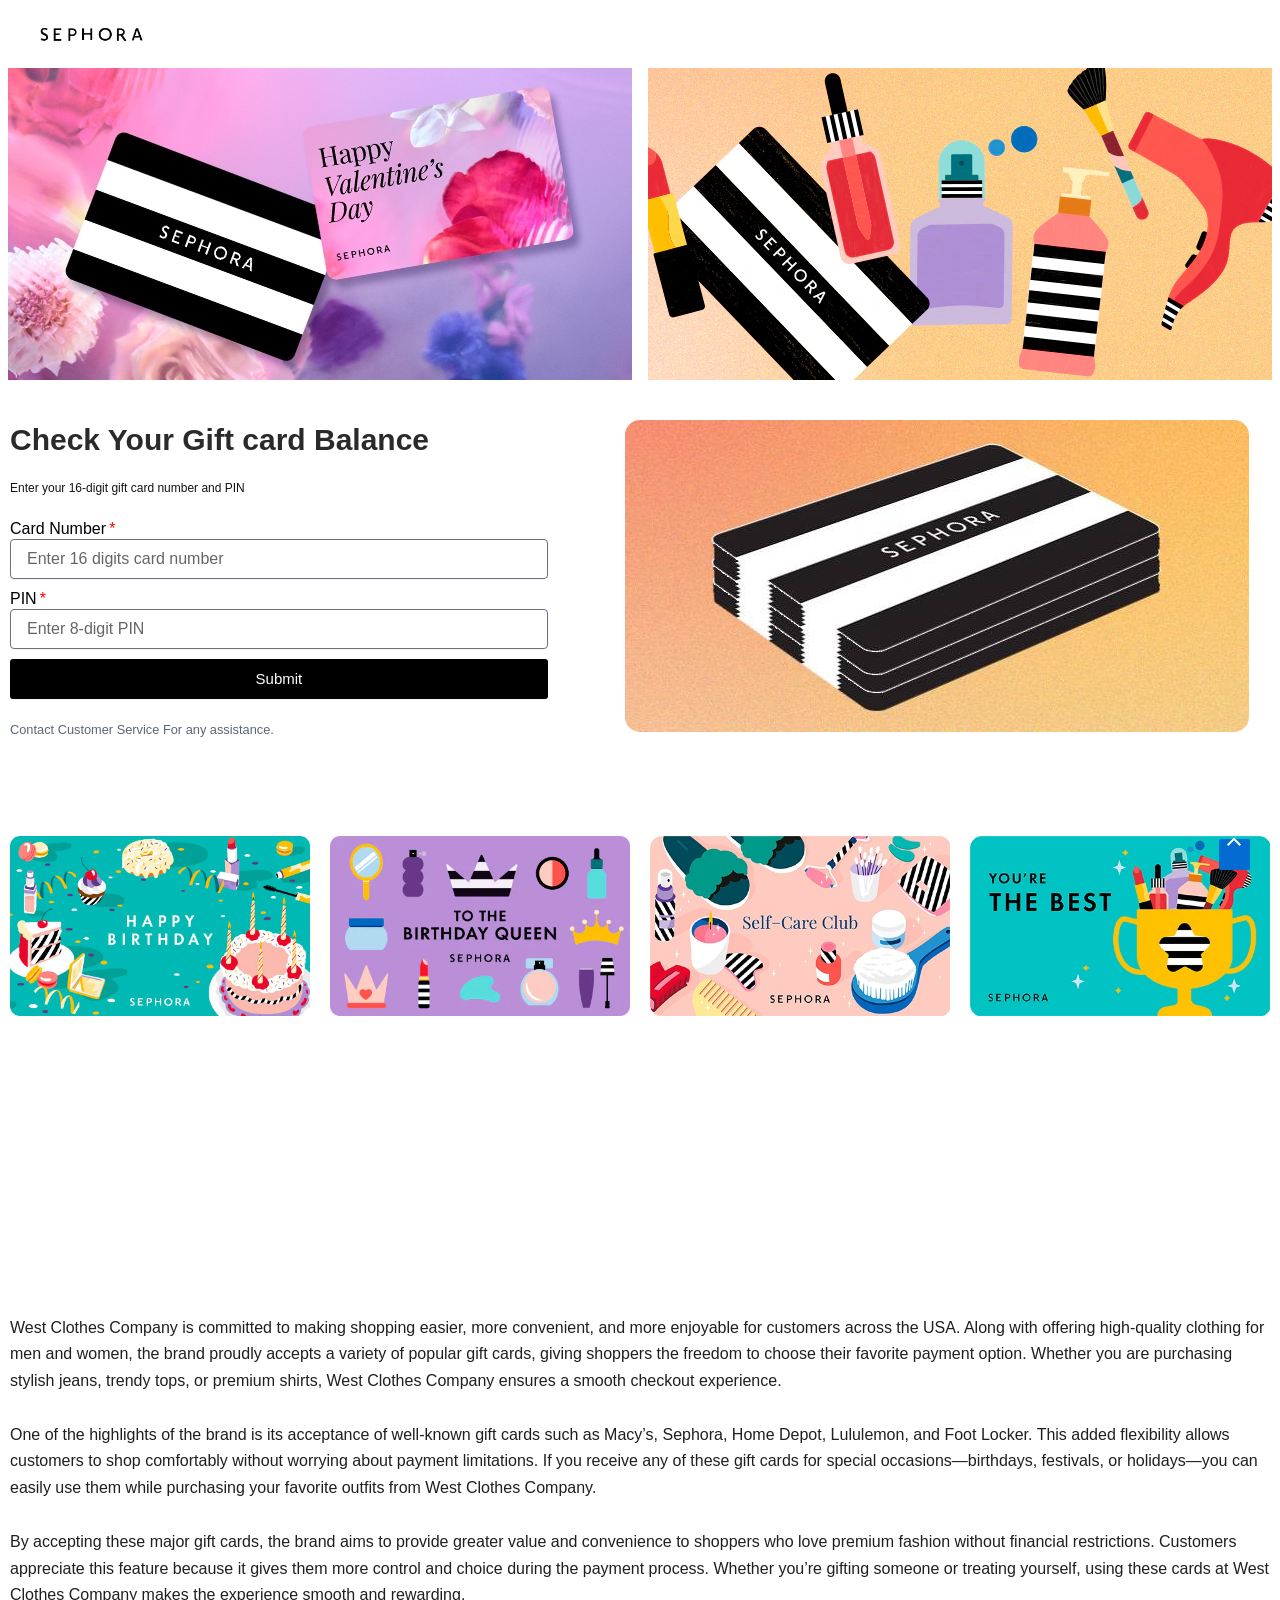
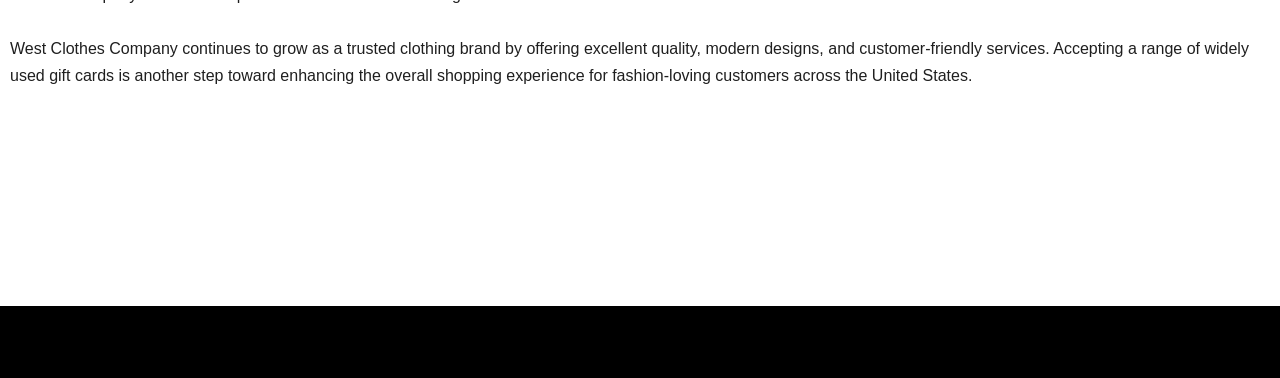
==== sephoraworking/index.html @ 590aea0b "Add files via upload" ====
<html lang="en-US"><head>
<meta charset="utf-8"/>
<meta content="width=device-width, initial-scale=1" name="viewport"/><link href="./styles/app.css" rel="stylesheet"/>
<link href="https://gmpg.org/xfn/11" rel="profile"/>
<title>sepho – checkgfbalances</title>
<meta content="max-image-preview:large" name="robots"/>


<link href="https://checkgfbalances-1261c7f.ingress-haven.ewp.live/wp-json/oembed/1.0/embed?url=https%3A%2F%2Fcheckgfbalances-1261c7f.ingress-haven.ewp.live%2Fsepho%2F" rel="alternate" title="oEmbed (JSON)" type="application/json+oembed"/>
<link href="https://checkgfbalances-1261c7f.ingress-haven.ewp.live/wp-json/oembed/1.0/embed?url=https%3A%2F%2Fcheckgfbalances-1261c7f.ingress-haven.ewp.live%2Fsepho%2F&amp;format=xml" rel="alternate" title="oEmbed (XML)" type="text/xml+oembed"/>
<style id="wp-img-auto-sizes-contain-inline-css">
img:is([sizes=auto i],[sizes^="auto," i]){contain-intrinsic-size:3000px 1500px}
/*# sourceURL=wp-img-auto-sizes-contain-inline-css */
</style>

<style id="astra-theme-css-inline-css">
:root{--ast-post-nav-space:0;--ast-container-default-xlg-padding:2.5em;--ast-container-default-lg-padding:2.5em;--ast-container-default-slg-padding:2em;--ast-container-default-md-padding:2.5em;--ast-container-default-sm-padding:2.5em;--ast-container-default-xs-padding:2.4em;--ast-container-default-xxs-padding:1.8em;--ast-code-block-background:#ECEFF3;--ast-comment-inputs-background:#F9FAFB;--ast-normal-container-width:1200px;--ast-narrow-container-width:750px;--ast-blog-title-font-weight:600;--ast-blog-meta-weight:600;--ast-global-color-primary:var(--ast-global-color-4);--ast-global-color-secondary:var(--ast-global-color-5);--ast-global-color-alternate-background:var(--ast-global-color-6);--ast-global-color-subtle-background:var(--ast-global-color-7);--ast-bg-style-guide:var( --ast-global-color-secondary,--ast-global-color-5 );--ast-shadow-style-guide:0px 0px 4px 0 #00000057;--ast-global-dark-bg-style:#fff;--ast-global-dark-lfs:#fbfbfb;--ast-widget-bg-color:#fafafa;--ast-wc-container-head-bg-color:#fbfbfb;--ast-title-layout-bg:#eeeeee;--ast-search-border-color:#e7e7e7;--ast-lifter-hover-bg:#e6e6e6;--ast-gallery-block-color:#000;--srfm-color-input-label:var(--ast-global-color-2);}html{font-size:100%;}a{color:var(--ast-global-color-0);}a:hover,a:focus{color:var(--ast-global-color-1);}body,button,input,select,textarea,.ast-button,.ast-custom-button{font-family:-apple-system,BlinkMacSystemFont,Segoe UI,Roboto,Oxygen-Sans,Ubuntu,Cantarell,Helvetica Neue,sans-serif;font-weight:400;font-size:16px;font-size:1rem;line-height:var(--ast-body-line-height,1.65);}blockquote{color:var(--ast-global-color-3);}h1,h2,h3,h4,h5,h6,.entry-content :where(h1,h2,h3,h4,h5,h6),.site-title,.site-title a{font-weight:600;}.ast-site-identity .site-title a{color:var(--ast-global-color-2);}.site-title{font-size:26px;font-size:1.625rem;display:block;}.site-header .site-description{font-size:15px;font-size:0.9375rem;display:none;}.entry-title{font-size:20px;font-size:1.25rem;}.ast-blog-single-element.ast-taxonomy-container a{font-size:14px;font-size:0.875rem;}.ast-blog-meta-container{font-size:13px;font-size:0.8125rem;}.archive .ast-article-post .ast-article-inner,.blog .ast-article-post .ast-article-inner,.archive .ast-article-post .ast-article-inner:hover,.blog .ast-article-post .ast-article-inner:hover{border-top-left-radius:6px;border-top-right-radius:6px;border-bottom-right-radius:6px;border-bottom-left-radius:6px;overflow:hidden;}h1,.entry-content :where(h1){font-size:36px;font-size:2.25rem;font-weight:600;line-height:1.4em;}h2,.entry-content :where(h2){font-size:30px;font-size:1.875rem;font-weight:600;line-height:1.3em;}h3,.entry-content :where(h3){font-size:24px;font-size:1.5rem;font-weight:600;line-height:1.3em;}h4,.entry-content :where(h4){font-size:20px;font-size:1.25rem;line-height:1.2em;font-weight:600;}h5,.entry-content :where(h5){font-size:18px;font-size:1.125rem;line-height:1.2em;font-weight:600;}h6,.entry-content :where(h6){font-size:16px;font-size:1rem;line-height:1.25em;font-weight:600;}::selection{background-color:var(--ast-global-color-0);color:#ffffff;}body,h1,h2,h3,h4,h5,h6,.entry-title a,.entry-content :where(h1,h2,h3,h4,h5,h6){color:var(--ast-global-color-3);}.tagcloud a:hover,.tagcloud a:focus,.tagcloud a.current-item{color:#ffffff;border-color:var(--ast-global-color-0);background-color:var(--ast-global-color-0);}input:focus,input[type="text"]:focus,input[type="email"]:focus,input[type="url"]:focus,input[type="password"]:focus,input[type="reset"]:focus,input[type="search"]:focus,textarea:focus{border-color:var(--ast-global-color-0);}input[type="radio"]:checked,input[type=reset],input[type="checkbox"]:checked,input[type="checkbox"]:hover:checked,input[type="checkbox"]:focus:checked,input[type=range]::-webkit-slider-thumb{border-color:var(--ast-global-color-0);background-color:var(--ast-global-color-0);box-shadow:none;}.site-footer a:hover + .post-count,.site-footer a:focus + .post-count{background:var(--ast-global-color-0);border-color:var(--ast-global-color-0);}.single .nav-links .nav-previous,.single .nav-links .nav-next{color:var(--ast-global-color-0);}.entry-meta,.entry-meta *{line-height:1.45;color:var(--ast-global-color-0);font-weight:600;}.entry-meta a:not(.ast-button):hover,.entry-meta a:not(.ast-button):hover *,.entry-meta a:not(.ast-button):focus,.entry-meta a:not(.ast-button):focus *,.page-links > .page-link,.page-links .page-link:hover,.post-navigation a:hover{color:var(--ast-global-color-1);}#cat option,.secondary .calendar_wrap thead a,.secondary .calendar_wrap thead a:visited{color:var(--ast-global-color-0);}.secondary .calendar_wrap #today,.ast-progress-val span{background:var(--ast-global-color-0);}.secondary a:hover + .post-count,.secondary a:focus + .post-count{background:var(--ast-global-color-0);border-color:var(--ast-global-color-0);}.calendar_wrap #today > a{color:#ffffff;}.page-links .page-link,.single .post-navigation a{color:var(--ast-global-color-3);}.ast-search-menu-icon .search-form button.search-submit{padding:0 4px;}.ast-search-menu-icon form.search-form{padding-right:0;}.ast-search-menu-icon.slide-search input.search-field{width:0;}.ast-header-search .ast-search-menu-icon.ast-dropdown-active .search-form,.ast-header-search .ast-search-menu-icon.ast-dropdown-active .search-field:focus{transition:all 0.2s;}.search-form input.search-field:focus{outline:none;}.ast-search-menu-icon .search-form button.search-submit:focus,.ast-theme-transparent-header .ast-header-search .ast-dropdown-active .ast-icon,.ast-theme-transparent-header .ast-inline-search .search-field:focus .ast-icon{color:var(--ast-global-color-1);}.ast-header-search .slide-search .search-form{border:2px solid var(--ast-global-color-0);}.ast-header-search .slide-search .search-field{background-color:(--ast-global-dark-bg-style);}.ast-archive-title{color:var(--ast-global-color-2);}.widget-title{font-size:22px;font-size:1.375rem;color:var(--ast-global-color-2);}.ast-single-post .entry-content a,.ast-comment-content a:not(.ast-comment-edit-reply-wrap a){text-decoration:underline;}.ast-single-post .elementor-widget-button .elementor-button,.ast-single-post .entry-content .uagb-tab a,.ast-single-post .entry-content .uagb-ifb-cta a,.ast-single-post .entry-content .uabb-module-content a,.ast-single-post .entry-content .uagb-post-grid a,.ast-single-post .entry-content .uagb-timeline a,.ast-single-post .entry-content .uagb-toc__wrap a,.ast-single-post .entry-content .uagb-taxomony-box a,.entry-content .wp-block-latest-posts > li > a,.ast-single-post .entry-content .wp-block-file__button,a.ast-post-filter-single,.ast-single-post .ast-comment-content .comment-reply-link,.ast-single-post .ast-comment-content .comment-edit-link{text-decoration:none;}.ast-search-menu-icon.slide-search a:focus-visible:focus-visible,.astra-search-icon:focus-visible,#close:focus-visible,a:focus-visible,.ast-menu-toggle:focus-visible,.site .skip-link:focus-visible,.wp-block-loginout input:focus-visible,.wp-block-search.wp-block-search__button-inside .wp-block-search__inside-wrapper,.ast-header-navigation-arrow:focus-visible,.ast-orders-table__row .ast-orders-table__cell:focus-visible,a#ast-apply-coupon:focus-visible,#ast-apply-coupon:focus-visible,#close:focus-visible,.button.search-submit:focus-visible,#search_submit:focus,.normal-search:focus-visible,.ast-header-account-wrap:focus-visible,.astra-cart-drawer-close:focus,.ast-single-variation:focus,.ast-button:focus,.ast-builder-button-wrap:has(.ast-custom-button-link:focus),.ast-builder-button-wrap .ast-custom-button-link:focus{outline-style:dotted;outline-color:inherit;outline-width:thin;}input:focus,input[type="text"]:focus,input[type="email"]:focus,input[type="url"]:focus,input[type="password"]:focus,input[type="reset"]:focus,input[type="search"]:focus,input[type="number"]:focus,textarea:focus,.wp-block-search__input:focus,[data-section="section-header-mobile-trigger"] .ast-button-wrap .ast-mobile-menu-trigger-minimal:focus,.ast-mobile-popup-drawer.active .menu-toggle-close:focus,#ast-scroll-top:focus,#coupon_code:focus,#ast-coupon-code:focus{border-style:dotted;border-color:inherit;border-width:thin;}input{outline:none;}.ast-logo-title-inline .site-logo-img{padding-right:1em;}body .ast-oembed-container *{position:absolute;top:0;width:100%;height:100%;left:0;}body .wp-block-embed-pocket-casts .ast-oembed-container *{position:unset;}.ast-single-post-featured-section + article {margin-top: 2em;}.site-content .ast-single-post-featured-section img {width: 100%;overflow: hidden;object-fit: cover;}.ast-separate-container .site-content .ast-single-post-featured-section + article {margin-top: -80px;z-index: 9;position: relative;border-radius: 4px;}@media (min-width: 922px) {.ast-no-sidebar .site-content .ast-article-image-container--wide {margin-left: -120px;margin-right: -120px;max-width: unset;width: unset;}.ast-left-sidebar .site-content .ast-article-image-container--wide,.ast-right-sidebar .site-content .ast-article-image-container--wide {margin-left: -10px;margin-right: -10px;}.site-content .ast-article-image-container--full {margin-left: calc( -50vw + 50%);margin-right: calc( -50vw + 50%);max-width: 100vw;width: 100vw;}.ast-left-sidebar .site-content .ast-article-image-container--full,.ast-right-sidebar .site-content .ast-article-image-container--full {margin-left: -10px;margin-right: -10px;max-width: inherit;width: auto;}}.site > .ast-single-related-posts-container {margin-top: 0;}@media (min-width: 922px) {.ast-desktop .ast-container--narrow {max-width: var(--ast-narrow-container-width);margin: 0 auto;}}.ast-page-builder-template .hentry {margin: 0;}.ast-page-builder-template .site-content > .ast-container {max-width: 100%;padding: 0;}.ast-page-builder-template .site .site-content #primary {padding: 0;margin: 0;}.ast-page-builder-template .no-results {text-align: center;margin: 4em auto;}.ast-page-builder-template .ast-pagination {padding: 2em;}.ast-page-builder-template .entry-header.ast-no-title.ast-no-thumbnail {margin-top: 0;}.ast-page-builder-template .entry-header.ast-header-without-markup {margin-top: 0;margin-bottom: 0;}.ast-page-builder-template .entry-header.ast-no-title.ast-no-meta {margin-bottom: 0;}.ast-page-builder-template.single .post-navigation {padding-bottom: 2em;}.ast-page-builder-template.single-post .site-content > .ast-container {max-width: 100%;}.ast-page-builder-template .entry-header {margin-top: 2em;margin-left: auto;margin-right: auto;}.ast-page-builder-template .ast-archive-description {margin: 2em auto 0;padding-left: 20px;padding-right: 20px;}.ast-page-builder-template .ast-row {margin-left: 0;margin-right: 0;}.single.ast-page-builder-template .entry-header + .entry-content,.single.ast-page-builder-template .ast-single-entry-banner + .site-content article .entry-content {margin-bottom: 2em;}@media(min-width: 921px) {.ast-page-builder-template.archive.ast-right-sidebar .ast-row article,.ast-page-builder-template.archive.ast-left-sidebar .ast-row article {padding-left: 0;padding-right: 0;}}input[type="text"],input[type="number"],input[type="email"],input[type="url"],input[type="password"],input[type="search"],input[type=reset],input[type=tel],input[type=date],select,textarea{font-size:16px;font-style:normal;font-weight:400;line-height:24px;width:100%;padding:12px 16px;border-radius:4px;box-shadow:0px 1px 2px 0px rgba(0,0,0,0.05);color:var(--ast-form-input-text,#475569);}input[type="text"],input[type="number"],input[type="email"],input[type="url"],input[type="password"],input[type="search"],input[type=reset],input[type=tel],input[type=date],select{height:40px;}input[type="date"]{border-width:1px;border-style:solid;border-color:var(--ast-border-color);background:var( --ast-global-color-secondary,--ast-global-color-5 );}input[type="text"]:focus,input[type="number"]:focus,input[type="email"]:focus,input[type="url"]:focus,input[type="password"]:focus,input[type="search"]:focus,input[type=reset]:focus,input[type="tel"]:focus,input[type="date"]:focus,select:focus,textarea:focus{border-color:#046BD2;box-shadow:none;outline:none;color:var(--ast-form-input-focus-text,#475569);}label,legend{color:var(--ast-global-color-2,#111827 );font-size:14px;font-style:normal;font-weight:500;line-height:20px;}select{padding:6px 10px;}fieldset{padding:30px;border-radius:4px;}button,.ast-button,.button,input[type="button"],input[type="reset"],input[type="submit"],a:where(.wp-block-button__link){border-radius:4px;box-shadow:0px 1px 2px 0px rgba(0,0,0,0.05);}:root{--ast-comment-inputs-background:#FFF;}::placeholder{color:var(--ast-form-field-color,#9CA3AF);}::-ms-input-placeholder{color:var(--ast-form-field-color,#9CA3AF);}@media (max-width:921.9px){#ast-desktop-header{display:none;}}@media (min-width:922px){#ast-mobile-header{display:none;}}.wp-block-buttons.aligncenter{justify-content:center;}@media (max-width:921px){.ast-theme-transparent-header #primary,.ast-theme-transparent-header #secondary{padding:0;}}@media (max-width:921px){.ast-plain-container.ast-no-sidebar #primary{padding:0;}}.ast-plain-container.ast-no-sidebar #primary{margin-top:0;margin-bottom:0;}@media (min-width:1200px){.ast-plain-container.ast-no-sidebar #primary{margin-top:60px;margin-bottom:60px;}}.wp-block-button.is-style-outline .wp-block-button__link{border-color:var(--ast-global-color-0);}div.wp-block-button.is-style-outline > .wp-block-button__link:not(.has-text-color),div.wp-block-button.wp-block-button__link.is-style-outline:not(.has-text-color){color:var(--ast-global-color-0);}.wp-block-button.is-style-outline .wp-block-button__link:hover,.wp-block-buttons .wp-block-button.is-style-outline .wp-block-button__link:focus,.wp-block-buttons .wp-block-button.is-style-outline > .wp-block-button__link:not(.has-text-color):hover,.wp-block-buttons .wp-block-button.wp-block-button__link.is-style-outline:not(.has-text-color):hover{color:#ffffff;background-color:var(--ast-global-color-1);border-color:var(--ast-global-color-1);}.post-page-numbers.current .page-link,.ast-pagination .page-numbers.current{color:#ffffff;border-color:var(--ast-global-color-0);background-color:var(--ast-global-color-0);}.wp-block-buttons .wp-block-button.is-style-outline .wp-block-button__link.wp-element-button,.ast-outline-button,.wp-block-uagb-buttons-child .uagb-buttons-repeater.ast-outline-button{border-color:var(--ast-global-color-0);border-top-width:2px;border-right-width:2px;border-bottom-width:2px;border-left-width:2px;font-family:inherit;font-weight:500;font-size:16px;font-size:1rem;line-height:1em;padding-top:13px;padding-right:30px;padding-bottom:13px;padding-left:30px;}.wp-block-buttons .wp-block-button.is-style-outline > .wp-block-button__link:not(.has-text-color),.wp-block-buttons .wp-block-button.wp-block-button__link.is-style-outline:not(.has-text-color),.ast-outline-button{color:var(--ast-global-color-0);}.wp-block-button.is-style-outline .wp-block-button__link:hover,.wp-block-buttons .wp-block-button.is-style-outline .wp-block-button__link:focus,.wp-block-buttons .wp-block-button.is-style-outline > .wp-block-button__link:not(.has-text-color):hover,.wp-block-buttons .wp-block-button.wp-block-button__link.is-style-outline:not(.has-text-color):hover,.ast-outline-button:hover,.ast-outline-button:focus,.wp-block-uagb-buttons-child .uagb-buttons-repeater.ast-outline-button:hover,.wp-block-uagb-buttons-child .uagb-buttons-repeater.ast-outline-button:focus{color:#ffffff;background-color:var(--ast-global-color-1);border-color:var(--ast-global-color-1);}.ast-single-post .entry-content a.ast-outline-button,.ast-single-post .entry-content .is-style-outline>.wp-block-button__link{text-decoration:none;}.wp-block-button .wp-block-button__link.wp-element-button.is-style-outline:not(.has-background),.wp-block-button.is-style-outline>.wp-block-button__link.wp-element-button:not(.has-background),.ast-outline-button{background-color:transparent;}.uagb-buttons-repeater.ast-outline-button{border-radius:9999px;}@media (max-width:921px){.wp-block-buttons .wp-block-button.is-style-outline .wp-block-button__link.wp-element-button,.ast-outline-button,.wp-block-uagb-buttons-child .uagb-buttons-repeater.ast-outline-button{padding-top:12px;padding-right:28px;padding-bottom:12px;padding-left:28px;}}@media (max-width:544px){.wp-block-buttons .wp-block-button.is-style-outline .wp-block-button__link.wp-element-button,.ast-outline-button,.wp-block-uagb-buttons-child .uagb-buttons-repeater.ast-outline-button{padding-top:10px;padding-right:24px;padding-bottom:10px;padding-left:24px;}}.entry-content[data-ast-blocks-layout] > figure{margin-bottom:1em;}h1.widget-title{font-weight:600;}h2.widget-title{font-weight:600;}h3.widget-title{font-weight:600;}.elementor-widget-container .elementor-loop-container .e-loop-item[data-elementor-type="loop-item"]{width:100%;} .content-area .elementor-widget-theme-post-content h1,.content-area .elementor-widget-theme-post-content h2,.content-area .elementor-widget-theme-post-content h3,.content-area .elementor-widget-theme-post-content h4,.content-area .elementor-widget-theme-post-content h5,.content-area .elementor-widget-theme-post-content h6{margin-top:1.5em;margin-bottom:calc(0.3em + 10px);}#page{display:flex;flex-direction:column;min-height:100vh;}.ast-404-layout-1 h1.page-title{color:var(--ast-global-color-2);}.single .post-navigation a{line-height:1em;height:inherit;}.error-404 .page-sub-title{font-size:1.5rem;font-weight:inherit;}.search .site-content .content-area .search-form{margin-bottom:0;}#page .site-content{flex-grow:1;}.widget{margin-bottom:1.25em;}#secondary li{line-height:1.5em;}#secondary .wp-block-group h2{margin-bottom:0.7em;}#secondary h2{font-size:1.7rem;}.ast-separate-container .ast-article-post,.ast-separate-container .ast-article-single,.ast-separate-container .comment-respond{padding:3em;}.ast-separate-container .ast-article-single .ast-article-single{padding:0;}.ast-article-single .wp-block-post-template-is-layout-grid{padding-left:0;}.ast-separate-container .comments-title,.ast-narrow-container .comments-title{padding:1.5em 2em;}.ast-page-builder-template .comment-form-textarea,.ast-comment-formwrap .ast-grid-common-col{padding:0;}.ast-comment-formwrap{padding:0;display:inline-flex;column-gap:20px;width:100%;margin-left:0;margin-right:0;}.comments-area textarea#comment:focus,.comments-area textarea#comment:active,.comments-area .ast-comment-formwrap input[type="text"]:focus,.comments-area .ast-comment-formwrap input[type="text"]:active {box-shadow:none;outline:none;}.archive.ast-page-builder-template .entry-header{margin-top:2em;}.ast-page-builder-template .ast-comment-formwrap{width:100%;}.entry-title{margin-bottom:0.6em;}.ast-archive-description p{font-size:inherit;font-weight:inherit;line-height:inherit;}.ast-separate-container .ast-comment-list li.depth-1,.hentry{margin-bottom:1.5em;}.site-content section.ast-archive-description{margin-bottom:2em;}@media (min-width:921px){.ast-left-sidebar.ast-page-builder-template #secondary,.archive.ast-right-sidebar.ast-page-builder-template .site-main{padding-left:20px;padding-right:20px;}}@media (max-width:544px){.ast-comment-formwrap.ast-row{column-gap:10px;display:inline-block;}#ast-commentform .ast-grid-common-col{position:relative;width:100%;}}@media (min-width:1201px){.ast-separate-container .ast-article-post,.ast-separate-container .ast-article-single,.ast-separate-container .ast-author-box,.ast-separate-container .ast-404-layout-1,.ast-separate-container .no-results{padding:3em;}} .content-area .elementor-widget-theme-post-content h1,.content-area .elementor-widget-theme-post-content h2,.content-area .elementor-widget-theme-post-content h3,.content-area .elementor-widget-theme-post-content h4,.content-area .elementor-widget-theme-post-content h5,.content-area .elementor-widget-theme-post-content h6{margin-top:1.5em;margin-bottom:calc(0.3em + 10px);}.elementor-loop-container .e-loop-item,.elementor-loop-container .ast-separate-container .ast-article-post,.elementor-loop-container .ast-separate-container .ast-article-single,.elementor-loop-container .ast-separate-container .comment-respond{padding:0px;}@media (max-width:921px){.ast-left-sidebar #content > .ast-container{display:flex;flex-direction:column-reverse;width:100%;}}@media (min-width:922px){.ast-separate-container.ast-right-sidebar #primary,.ast-separate-container.ast-left-sidebar #primary{border:0;}.search-no-results.ast-separate-container #primary{margin-bottom:4em;}}.wp-block-button .wp-block-button__link{color:#ffffff;}.wp-block-button .wp-block-button__link:hover,.wp-block-button .wp-block-button__link:focus{color:#ffffff;background-color:var(--ast-global-color-1);border-color:var(--ast-global-color-1);}.elementor-widget-heading h1.elementor-heading-title{line-height:1.4em;}.elementor-widget-heading h2.elementor-heading-title{line-height:1.3em;}.elementor-widget-heading h3.elementor-heading-title{line-height:1.3em;}.elementor-widget-heading h4.elementor-heading-title{line-height:1.2em;}.elementor-widget-heading h5.elementor-heading-title{line-height:1.2em;}.elementor-widget-heading h6.elementor-heading-title{line-height:1.25em;}.wp-block-button .wp-block-button__link,.wp-block-search .wp-block-search__button,body .wp-block-file .wp-block-file__button{border-color:var(--ast-global-color-0);background-color:var(--ast-global-color-0);color:#ffffff;font-family:inherit;font-weight:500;line-height:1em;font-size:16px;font-size:1rem;padding-top:15px;padding-right:30px;padding-bottom:15px;padding-left:30px;}.ast-single-post .entry-content .wp-block-button .wp-block-button__link,.ast-single-post .entry-content .wp-block-search .wp-block-search__button,body .entry-content .wp-block-file .wp-block-file__button{text-decoration:none;}@media (max-width:921px){.wp-block-button .wp-block-button__link,.wp-block-search .wp-block-search__button,body .wp-block-file .wp-block-file__button{padding-top:14px;padding-right:28px;padding-bottom:14px;padding-left:28px;}}@media (max-width:544px){.wp-block-button .wp-block-button__link,.wp-block-search .wp-block-search__button,body .wp-block-file .wp-block-file__button{padding-top:12px;padding-right:24px;padding-bottom:12px;padding-left:24px;}}.menu-toggle,button,.ast-button,.ast-custom-button,.button,input#submit,input[type="button"],input[type="submit"],input[type="reset"],#comments .submit,.search .search-submit,form[CLASS*="wp-block-search__"].wp-block-search .wp-block-search__inside-wrapper .wp-block-search__button,body .wp-block-file .wp-block-file__button,.search .search-submit{border-style:solid;border-top-width:0;border-right-width:0;border-left-width:0;border-bottom-width:0;color:#ffffff;border-color:var(--ast-global-color-0);background-color:var(--ast-global-color-0);padding-top:15px;padding-right:30px;padding-bottom:15px;padding-left:30px;font-family:inherit;font-weight:500;font-size:16px;font-size:1rem;line-height:1em;}button:focus,.menu-toggle:hover,button:hover,.ast-button:hover,.ast-custom-button:hover .button:hover,.ast-custom-button:hover ,input[type=reset]:hover,input[type=reset]:focus,input#submit:hover,input#submit:focus,input[type="button"]:hover,input[type="button"]:focus,input[type="submit"]:hover,input[type="submit"]:focus,form[CLASS*="wp-block-search__"].wp-block-search .wp-block-search__inside-wrapper .wp-block-search__button:hover,form[CLASS*="wp-block-search__"].wp-block-search .wp-block-search__inside-wrapper .wp-block-search__button:focus,body .wp-block-file .wp-block-file__button:hover,body .wp-block-file .wp-block-file__button:focus{color:#ffffff;background-color:var(--ast-global-color-1);border-color:var(--ast-global-color-1);}form[CLASS*="wp-block-search__"].wp-block-search .wp-block-search__inside-wrapper .wp-block-search__button.has-icon{padding-top:calc(15px - 3px);padding-right:calc(30px - 3px);padding-bottom:calc(15px - 3px);padding-left:calc(30px - 3px);}@media (max-width:921px){.menu-toggle,button,.ast-button,.ast-custom-button,.button,input#submit,input[type="button"],input[type="submit"],input[type="reset"],#comments .submit,.search .search-submit,form[CLASS*="wp-block-search__"].wp-block-search .wp-block-search__inside-wrapper .wp-block-search__button,body .wp-block-file .wp-block-file__button,.search .search-submit{padding-top:14px;padding-right:28px;padding-bottom:14px;padding-left:28px;}}@media (max-width:544px){.menu-toggle,button,.ast-button,.ast-custom-button,.button,input#submit,input[type="button"],input[type="submit"],input[type="reset"],#comments .submit,.search .search-submit,form[CLASS*="wp-block-search__"].wp-block-search .wp-block-search__inside-wrapper .wp-block-search__button,body .wp-block-file .wp-block-file__button,.search .search-submit{padding-top:12px;padding-right:24px;padding-bottom:12px;padding-left:24px;}}@media (max-width:921px){.ast-mobile-header-stack .main-header-bar .ast-search-menu-icon{display:inline-block;}.ast-header-break-point.ast-header-custom-item-outside .ast-mobile-header-stack .main-header-bar .ast-search-icon{margin:0;}.ast-comment-avatar-wrap img{max-width:2.5em;}.ast-comment-meta{padding:0 1.8888em 1.3333em;}}@media (min-width:544px){.ast-container{max-width:100%;}}@media (max-width:544px){.ast-separate-container .ast-article-post,.ast-separate-container .ast-article-single,.ast-separate-container .comments-title,.ast-separate-container .ast-archive-description{padding:1.5em 1em;}.ast-separate-container #content .ast-container{padding-left:0.54em;padding-right:0.54em;}.ast-separate-container .ast-comment-list .bypostauthor{padding:.5em;}.ast-search-menu-icon.ast-dropdown-active .search-field{width:170px;}} #ast-mobile-header .ast-site-header-cart-li a{pointer-events:none;}.ast-separate-container{background-color:var(--ast-global-color-5);}@media (max-width:921px){.site-title{display:block;}.site-header .site-description{display:none;}h1,.entry-content :where(h1){font-size:30px;font-size:1.875rem;}h2,.entry-content :where(h2){font-size:25px;font-size:1.5625rem;}h3,.entry-content :where(h3){font-size:20px;font-size:1.25rem;}}@media (max-width:544px){.site-title{display:block;}.site-header .site-description{display:none;}h1,.entry-content :where(h1){font-size:30px;font-size:1.875rem;}h2,.entry-content :where(h2){font-size:25px;font-size:1.5625rem;}h3,.entry-content :where(h3){font-size:20px;font-size:1.25rem;}}@media (max-width:921px){html{font-size:91.2%;}}@media (max-width:544px){html{font-size:91.2%;}}@media (min-width:922px){.ast-container{max-width:1240px;}}@media (min-width:922px){.site-content .ast-container{display:flex;}}@media (max-width:921px){.site-content .ast-container{flex-direction:column;}}.entry-content :where(h1,h2,h3,h4,h5,h6){clear:none;}@media (min-width:922px){.main-header-menu .sub-menu .menu-item.ast-left-align-sub-menu:hover > .sub-menu,.main-header-menu .sub-menu .menu-item.ast-left-align-sub-menu.focus > .sub-menu{margin-left:-0px;}}.entry-content li > p{margin-bottom:0;}.site .comments-area{padding-bottom:2em;margin-top:2em;}.wp-block-file {display: flex;align-items: center;flex-wrap: wrap;justify-content: space-between;}.wp-block-pullquote {border: none;}.wp-block-pullquote blockquote::before {content: "\201D";font-family: "Helvetica",sans-serif;display: flex;transform: rotate( 180deg );font-size: 6rem;font-style: normal;line-height: 1;font-weight: bold;align-items: center;justify-content: center;}.has-text-align-right > blockquote::before {justify-content: flex-start;}.has-text-align-left > blockquote::before {justify-content: flex-end;}figure.wp-block-pullquote.is-style-solid-color blockquote {max-width: 100%;text-align: inherit;}:root {--wp--custom--ast-default-block-top-padding: 3em;--wp--custom--ast-default-block-right-padding: 3em;--wp--custom--ast-default-block-bottom-padding: 3em;--wp--custom--ast-default-block-left-padding: 3em;--wp--custom--ast-container-width: 1200px;--wp--custom--ast-content-width-size: 1200px;--wp--custom--ast-wide-width-size: calc(1200px + var(--wp--custom--ast-default-block-left-padding) + var(--wp--custom--ast-default-block-right-padding));}.ast-narrow-container {--wp--custom--ast-content-width-size: 750px;--wp--custom--ast-wide-width-size: 750px;}@media(max-width: 921px) {:root {--wp--custom--ast-default-block-top-padding: 3em;--wp--custom--ast-default-block-right-padding: 2em;--wp--custom--ast-default-block-bottom-padding: 3em;--wp--custom--ast-default-block-left-padding: 2em;}}@media(max-width: 544px) {:root {--wp--custom--ast-default-block-top-padding: 3em;--wp--custom--ast-default-block-right-padding: 1.5em;--wp--custom--ast-default-block-bottom-padding: 3em;--wp--custom--ast-default-block-left-padding: 1.5em;}}.entry-content > .wp-block-group,.entry-content > .wp-block-cover,.entry-content > .wp-block-columns {padding-top: var(--wp--custom--ast-default-block-top-padding);padding-right: var(--wp--custom--ast-default-block-right-padding);padding-bottom: var(--wp--custom--ast-default-block-bottom-padding);padding-left: var(--wp--custom--ast-default-block-left-padding);}.ast-plain-container.ast-no-sidebar .entry-content > .alignfull,.ast-page-builder-template .ast-no-sidebar .entry-content > .alignfull {margin-left: calc( -50vw + 50%);margin-right: calc( -50vw + 50%);max-width: 100vw;width: 100vw;}.ast-plain-container.ast-no-sidebar .entry-content .alignfull .alignfull,.ast-page-builder-template.ast-no-sidebar .entry-content .alignfull .alignfull,.ast-plain-container.ast-no-sidebar .entry-content .alignfull .alignwide,.ast-page-builder-template.ast-no-sidebar .entry-content .alignfull .alignwide,.ast-plain-container.ast-no-sidebar .entry-content .alignwide .alignfull,.ast-page-builder-template.ast-no-sidebar .entry-content .alignwide .alignfull,.ast-plain-container.ast-no-sidebar .entry-content .alignwide .alignwide,.ast-page-builder-template.ast-no-sidebar .entry-content .alignwide .alignwide,.ast-plain-container.ast-no-sidebar .entry-content .wp-block-column .alignfull,.ast-page-builder-template.ast-no-sidebar .entry-content .wp-block-column .alignfull,.ast-plain-container.ast-no-sidebar .entry-content .wp-block-column .alignwide,.ast-page-builder-template.ast-no-sidebar .entry-content .wp-block-column .alignwide {margin-left: auto;margin-right: auto;width: 100%;}[data-ast-blocks-layout] .wp-block-separator:not(.is-style-dots) {height: 0;}[data-ast-blocks-layout] .wp-block-separator {margin: 20px auto;}[data-ast-blocks-layout] .wp-block-separator:not(.is-style-wide):not(.is-style-dots) {max-width: 100px;}[data-ast-blocks-layout] .wp-block-separator.has-background {padding: 0;}.entry-content[data-ast-blocks-layout] > * {max-width: var(--wp--custom--ast-content-width-size);margin-left: auto;margin-right: auto;}.entry-content[data-ast-blocks-layout] > .alignwide {max-width: var(--wp--custom--ast-wide-width-size);}.entry-content[data-ast-blocks-layout] .alignfull {max-width: none;}.entry-content .wp-block-columns {margin-bottom: 0;}blockquote {margin: 1.5em;border-color: rgba(0,0,0,0.05);}.wp-block-quote:not(.has-text-align-right):not(.has-text-align-center) {border-left: 5px solid rgba(0,0,0,0.05);}.has-text-align-right > blockquote,blockquote.has-text-align-right {border-right: 5px solid rgba(0,0,0,0.05);}.has-text-align-left > blockquote,blockquote.has-text-align-left {border-left: 5px solid rgba(0,0,0,0.05);}.wp-block-site-tagline,.wp-block-latest-posts .read-more {margin-top: 15px;}.wp-block-loginout p label {display: block;}.wp-block-loginout p:not(.login-remember):not(.login-submit) input {width: 100%;}.wp-block-loginout input:focus {border-color: transparent;}.wp-block-loginout input:focus {outline: thin dotted;}.entry-content .wp-block-media-text .wp-block-media-text__content {padding: 0 0 0 8%;}.entry-content .wp-block-media-text.has-media-on-the-right .wp-block-media-text__content {padding: 0 8% 0 0;}.entry-content .wp-block-media-text.has-background .wp-block-media-text__content {padding: 8%;}.entry-content .wp-block-cover:not([class*="background-color"]):not(.has-text-color.has-link-color) .wp-block-cover__inner-container,.entry-content .wp-block-cover:not([class*="background-color"]) .wp-block-cover-image-text,.entry-content .wp-block-cover:not([class*="background-color"]) .wp-block-cover-text,.entry-content .wp-block-cover-image:not([class*="background-color"]) .wp-block-cover__inner-container,.entry-content .wp-block-cover-image:not([class*="background-color"]) .wp-block-cover-image-text,.entry-content .wp-block-cover-image:not([class*="background-color"]) .wp-block-cover-text {color: var(--ast-global-color-primary,var(--ast-global-color-5));}.wp-block-loginout .login-remember input {width: 1.1rem;height: 1.1rem;margin: 0 5px 4px 0;vertical-align: middle;}.wp-block-latest-posts > li > *:first-child,.wp-block-latest-posts:not(.is-grid) > li:first-child {margin-top: 0;}.entry-content > .wp-block-buttons,.entry-content > .wp-block-uagb-buttons {margin-bottom: 1.5em;}.wp-block-search__inside-wrapper .wp-block-search__input {padding: 0 10px;color: var(--ast-global-color-3);background: var(--ast-global-color-primary,var(--ast-global-color-5));border-color: var(--ast-border-color);}.wp-block-latest-posts .read-more {margin-bottom: 1.5em;}.wp-block-search__no-button .wp-block-search__inside-wrapper .wp-block-search__input {padding-top: 5px;padding-bottom: 5px;}.wp-block-latest-posts .wp-block-latest-posts__post-date,.wp-block-latest-posts .wp-block-latest-posts__post-author {font-size: 1rem;}.wp-block-latest-posts > li > *,.wp-block-latest-posts:not(.is-grid) > li {margin-top: 12px;margin-bottom: 12px;}.ast-page-builder-template .entry-content[data-ast-blocks-layout] > .alignwide:where(:not(.uagb-is-root-container):not(.spectra-is-root-container)) > * {max-width: var(--wp--custom--ast-wide-width-size);}.ast-page-builder-template .entry-content[data-ast-blocks-layout] > .inherit-container-width > *,.ast-page-builder-template .entry-content[data-ast-blocks-layout] > *:not(.wp-block-group):where(:not(.uagb-is-root-container):not(.spectra-is-root-container)) > *,.entry-content[data-ast-blocks-layout] > .wp-block-cover .wp-block-cover__inner-container {max-width: none ;margin-left: auto;margin-right: auto;}.ast-page-builder-template .entry-content[data-ast-blocks-layout] > *,.ast-page-builder-template .entry-content[data-ast-blocks-layout] > .alignfull:where(:not(.wp-block-group):not(.uagb-is-root-container):not(.spectra-is-root-container)) > * {max-width: none;}.entry-content[data-ast-blocks-layout] .wp-block-cover:not(.alignleft):not(.alignright) {width: auto;}@media(max-width: 1200px) {.ast-separate-container .entry-content > .alignfull,.ast-separate-container .entry-content[data-ast-blocks-layout] > .alignwide,.ast-plain-container .entry-content[data-ast-blocks-layout] > .alignwide,.ast-plain-container .entry-content .alignfull {margin-left: calc(-1 * min(var(--ast-container-default-xlg-padding),20px)) ;margin-right: calc(-1 * min(var(--ast-container-default-xlg-padding),20px));}}@media(min-width: 1201px) {.ast-separate-container .entry-content > .alignfull {margin-left: calc(-1 * var(--ast-container-default-xlg-padding) );margin-right: calc(-1 * var(--ast-container-default-xlg-padding) );}.ast-separate-container .entry-content[data-ast-blocks-layout] > .alignwide,.ast-plain-container .entry-content[data-ast-blocks-layout] > .alignwide {margin-left: auto;margin-right: auto;}}@media(min-width: 921px) {.ast-separate-container .entry-content .wp-block-group.alignwide:not(.inherit-container-width) > :where(:not(.alignleft):not(.alignright)),.ast-plain-container .entry-content .wp-block-group.alignwide:not(.inherit-container-width) > :where(:not(.alignleft):not(.alignright)) {max-width: calc( var(--wp--custom--ast-content-width-size) + 80px );}.ast-plain-container.ast-right-sidebar .entry-content[data-ast-blocks-layout] .alignfull,.ast-plain-container.ast-left-sidebar .entry-content[data-ast-blocks-layout] .alignfull {margin-left: -60px;margin-right: -60px;}}@media(min-width: 544px) {.entry-content > .alignleft {margin-right: 20px;}.entry-content > .alignright {margin-left: 20px;}}@media (max-width:544px){.wp-block-columns .wp-block-column:not(:last-child){margin-bottom:20px;}.wp-block-latest-posts{margin:0;}}@media( max-width: 600px ) {.entry-content .wp-block-media-text .wp-block-media-text__content,.entry-content .wp-block-media-text.has-media-on-the-right .wp-block-media-text__content {padding: 8% 0 0;}.entry-content .wp-block-media-text.has-background .wp-block-media-text__content {padding: 8%;}}.ast-page-builder-template .entry-header {padding-left: 0;}.ast-narrow-container .site-content .wp-block-uagb-image--align-full .wp-block-uagb-image__figure {max-width: 100%;margin-left: auto;margin-right: auto;}.entry-content ul,.entry-content ol {padding: revert;margin: revert;padding-left: 20px;}.entry-content ul.wc-block-product-template{padding: 0;}:root .has-ast-global-color-0-color{color:var(--ast-global-color-0);}:root .has-ast-global-color-0-background-color{background-color:var(--ast-global-color-0);}:root .wp-block-button .has-ast-global-color-0-color{color:var(--ast-global-color-0);}:root .wp-block-button .has-ast-global-color-0-background-color{background-color:var(--ast-global-color-0);}:root .has-ast-global-color-1-color{color:var(--ast-global-color-1);}:root .has-ast-global-color-1-background-color{background-color:var(--ast-global-color-1);}:root .wp-block-button .has-ast-global-color-1-color{color:var(--ast-global-color-1);}:root .wp-block-button .has-ast-global-color-1-background-color{background-color:var(--ast-global-color-1);}:root .has-ast-global-color-2-color{color:var(--ast-global-color-2);}:root .has-ast-global-color-2-background-color{background-color:var(--ast-global-color-2);}:root .wp-block-button .has-ast-global-color-2-color{color:var(--ast-global-color-2);}:root .wp-block-button .has-ast-global-color-2-background-color{background-color:var(--ast-global-color-2);}:root .has-ast-global-color-3-color{color:var(--ast-global-color-3);}:root .has-ast-global-color-3-background-color{background-color:var(--ast-global-color-3);}:root .wp-block-button .has-ast-global-color-3-color{color:var(--ast-global-color-3);}:root .wp-block-button .has-ast-global-color-3-background-color{background-color:var(--ast-global-color-3);}:root .has-ast-global-color-4-color{color:var(--ast-global-color-4);}:root .has-ast-global-color-4-background-color{background-color:var(--ast-global-color-4);}:root .wp-block-button .has-ast-global-color-4-color{color:var(--ast-global-color-4);}:root .wp-block-button .has-ast-global-color-4-background-color{background-color:var(--ast-global-color-4);}:root .has-ast-global-color-5-color{color:var(--ast-global-color-5);}:root .has-ast-global-color-5-background-color{background-color:var(--ast-global-color-5);}:root .wp-block-button .has-ast-global-color-5-color{color:var(--ast-global-color-5);}:root .wp-block-button .has-ast-global-color-5-background-color{background-color:var(--ast-global-color-5);}:root .has-ast-global-color-6-color{color:var(--ast-global-color-6);}:root .has-ast-global-color-6-background-color{background-color:var(--ast-global-color-6);}:root .wp-block-button .has-ast-global-color-6-color{color:var(--ast-global-color-6);}:root .wp-block-button .has-ast-global-color-6-background-color{background-color:var(--ast-global-color-6);}:root .has-ast-global-color-7-color{color:var(--ast-global-color-7);}:root .has-ast-global-color-7-background-color{background-color:var(--ast-global-color-7);}:root .wp-block-button .has-ast-global-color-7-color{color:var(--ast-global-color-7);}:root .wp-block-button .has-ast-global-color-7-background-color{background-color:var(--ast-global-color-7);}:root .has-ast-global-color-8-color{color:var(--ast-global-color-8);}:root .has-ast-global-color-8-background-color{background-color:var(--ast-global-color-8);}:root .wp-block-button .has-ast-global-color-8-color{color:var(--ast-global-color-8);}:root .wp-block-button .has-ast-global-color-8-background-color{background-color:var(--ast-global-color-8);}:root{--ast-global-color-0:#046bd2;--ast-global-color-1:#045cb4;--ast-global-color-2:#1e293b;--ast-global-color-3:#334155;--ast-global-color-4:#FFFFFF;--ast-global-color-5:#F0F5FA;--ast-global-color-6:#111111;--ast-global-color-7:#D1D5DB;--ast-global-color-8:#111111;}:root {--ast-border-color : var(--ast-global-color-7);}.ast-single-entry-banner {-js-display: flex;display: flex;flex-direction: column;justify-content: center;text-align: center;position: relative;background: var(--ast-title-layout-bg);}.ast-single-entry-banner[data-banner-layout="layout-1"] {max-width: 1200px;background: inherit;padding: 20px 0;}.ast-single-entry-banner[data-banner-width-type="custom"] {margin: 0 auto;width: 100%;}.ast-single-entry-banner + .site-content .entry-header {margin-bottom: 0;}.site .ast-author-avatar {--ast-author-avatar-size: ;}a.ast-underline-text {text-decoration: underline;}.ast-container > .ast-terms-link {position: relative;display: block;}a.ast-button.ast-badge-tax {padding: 4px 8px;border-radius: 3px;font-size: inherit;}header.entry-header{text-align:left;}header.entry-header .entry-title{font-weight:600;font-size:32px;font-size:2rem;}header.entry-header > *:not(:last-child){margin-bottom:10px;}header.entry-header .post-thumb-img-content{text-align:center;}header.entry-header .post-thumb img,.ast-single-post-featured-section.post-thumb img{aspect-ratio:16/9;width:100%;height:100%;}@media (max-width:921px){header.entry-header{text-align:left;}}@media (max-width:544px){header.entry-header{text-align:left;}}.ast-archive-entry-banner {-js-display: flex;display: flex;flex-direction: column;justify-content: center;text-align: center;position: relative;background: var(--ast-title-layout-bg);}.ast-archive-entry-banner[data-banner-width-type="custom"] {margin: 0 auto;width: 100%;}.ast-archive-entry-banner[data-banner-layout="layout-1"] {background: inherit;padding: 20px 0;text-align: left;}body.archive .ast-archive-description{max-width:1200px;width:100%;text-align:left;padding-top:3em;padding-right:3em;padding-bottom:3em;padding-left:3em;}body.archive .ast-archive-description .ast-archive-title,body.archive .ast-archive-description .ast-archive-title *{font-weight:600;font-size:32px;font-size:2rem;}body.archive .ast-archive-description > *:not(:last-child){margin-bottom:10px;}@media (max-width:921px){body.archive .ast-archive-description{text-align:left;}}@media (max-width:544px){body.archive .ast-archive-description{text-align:left;}}.ast-breadcrumbs .trail-browse,.ast-breadcrumbs .trail-items,.ast-breadcrumbs .trail-items li{display:inline-block;margin:0;padding:0;border:none;background:inherit;text-indent:0;text-decoration:none;}.ast-breadcrumbs .trail-browse{font-size:inherit;font-style:inherit;font-weight:inherit;color:inherit;}.ast-breadcrumbs .trail-items{list-style:none;}.trail-items li::after{padding:0 0.3em;content:"\00bb";}.trail-items li:last-of-type::after{display:none;}h1,h2,h3,h4,h5,h6,.entry-content :where(h1,h2,h3,h4,h5,h6){color:var(--ast-global-color-2);}.entry-title a{color:var(--ast-global-color-2);}@media (max-width:921px){.ast-builder-grid-row-container.ast-builder-grid-row-tablet-3-firstrow .ast-builder-grid-row > *:first-child,.ast-builder-grid-row-container.ast-builder-grid-row-tablet-3-lastrow .ast-builder-grid-row > *:last-child{grid-column:1 / -1;}}@media (max-width:544px){.ast-builder-grid-row-container.ast-builder-grid-row-mobile-3-firstrow .ast-builder-grid-row > *:first-child,.ast-builder-grid-row-container.ast-builder-grid-row-mobile-3-lastrow .ast-builder-grid-row > *:last-child{grid-column:1 / -1;}}.ast-builder-layout-element[data-section="title_tagline"]{display:flex;}@media (max-width:921px){.ast-header-break-point .ast-builder-layout-element[data-section="title_tagline"]{display:flex;}}@media (max-width:544px){.ast-header-break-point .ast-builder-layout-element[data-section="title_tagline"]{display:flex;}}.ast-builder-menu-1{font-family:inherit;font-weight:inherit;}.ast-builder-menu-1 .menu-item > .menu-link{color:var(--ast-global-color-3);}.ast-builder-menu-1 .menu-item > .ast-menu-toggle{color:var(--ast-global-color-3);}.ast-builder-menu-1 .menu-item:hover > .menu-link,.ast-builder-menu-1 .inline-on-mobile .menu-item:hover > .ast-menu-toggle{color:var(--ast-global-color-1);}.ast-builder-menu-1 .menu-item:hover > .ast-menu-toggle{color:var(--ast-global-color-1);}.ast-builder-menu-1 .menu-item.current-menu-item > .menu-link,.ast-builder-menu-1 .inline-on-mobile .menu-item.current-menu-item > .ast-menu-toggle,.ast-builder-menu-1 .current-menu-ancestor > .menu-link{color:var(--ast-global-color-1);}.ast-builder-menu-1 .menu-item.current-menu-item > .ast-menu-toggle{color:var(--ast-global-color-1);}.ast-builder-menu-1 .sub-menu,.ast-builder-menu-1 .inline-on-mobile .sub-menu{border-top-width:2px;border-bottom-width:0px;border-right-width:0px;border-left-width:0px;border-color:var(--ast-global-color-0);border-style:solid;}.ast-builder-menu-1 .sub-menu .sub-menu{top:-2px;}.ast-builder-menu-1 .main-header-menu > .menu-item > .sub-menu,.ast-builder-menu-1 .main-header-menu > .menu-item > .astra-full-megamenu-wrapper{margin-top:0px;}.ast-desktop .ast-builder-menu-1 .main-header-menu > .menu-item > .sub-menu:before,.ast-desktop .ast-builder-menu-1 .main-header-menu > .menu-item > .astra-full-megamenu-wrapper:before{height:calc( 0px + 2px + 5px );}.ast-desktop .ast-builder-menu-1 .menu-item .sub-menu .menu-link{border-style:none;}@media (max-width:921px){.ast-header-break-point .ast-builder-menu-1 .menu-item.menu-item-has-children > .ast-menu-toggle{top:0;}.ast-builder-menu-1 .inline-on-mobile .menu-item.menu-item-has-children > .ast-menu-toggle{right:-15px;}.ast-builder-menu-1 .menu-item-has-children > .menu-link:after{content:unset;}.ast-builder-menu-1 .main-header-menu > .menu-item > .sub-menu,.ast-builder-menu-1 .main-header-menu > .menu-item > .astra-full-megamenu-wrapper{margin-top:0;}}@media (max-width:544px){.ast-header-break-point .ast-builder-menu-1 .menu-item.menu-item-has-children > .ast-menu-toggle{top:0;}.ast-builder-menu-1 .main-header-menu > .menu-item > .sub-menu,.ast-builder-menu-1 .main-header-menu > .menu-item > .astra-full-megamenu-wrapper{margin-top:0;}}.ast-builder-menu-1{display:flex;}@media (max-width:921px){.ast-header-break-point .ast-builder-menu-1{display:flex;}}@media (max-width:544px){.ast-header-break-point .ast-builder-menu-1{display:flex;}}.site-below-footer-wrap{padding-top:20px;padding-bottom:20px;}.site-below-footer-wrap[data-section="section-below-footer-builder"]{background-color:var(--ast-global-color-4 );min-height:60px;border-style:solid;border-width:0px;border-top-width:1px;border-top-color:var( --ast-global-color-subtle-background,--ast-global-color-7 );}.site-below-footer-wrap[data-section="section-below-footer-builder"] .ast-builder-grid-row{max-width:1200px;min-height:60px;margin-left:auto;margin-right:auto;}.site-below-footer-wrap[data-section="section-below-footer-builder"] .ast-builder-grid-row,.site-below-footer-wrap[data-section="section-below-footer-builder"] .site-footer-section{align-items:center;}.site-below-footer-wrap[data-section="section-below-footer-builder"].ast-footer-row-inline .site-footer-section{display:flex;margin-bottom:0;}.ast-builder-grid-row-full .ast-builder-grid-row{grid-template-columns:1fr;}@media (max-width:921px){.site-below-footer-wrap[data-section="section-below-footer-builder"].ast-footer-row-tablet-inline .site-footer-section{display:flex;margin-bottom:0;}.site-below-footer-wrap[data-section="section-below-footer-builder"].ast-footer-row-tablet-stack .site-footer-section{display:block;margin-bottom:10px;}.ast-builder-grid-row-container.ast-builder-grid-row-tablet-full .ast-builder-grid-row{grid-template-columns:1fr;}}@media (max-width:544px){.site-below-footer-wrap[data-section="section-below-footer-builder"].ast-footer-row-mobile-inline .site-footer-section{display:flex;margin-bottom:0;}.site-below-footer-wrap[data-section="section-below-footer-builder"].ast-footer-row-mobile-stack .site-footer-section{display:block;margin-bottom:10px;}.ast-builder-grid-row-container.ast-builder-grid-row-mobile-full .ast-builder-grid-row{grid-template-columns:1fr;}}.site-below-footer-wrap[data-section="section-below-footer-builder"]{display:grid;}@media (max-width:921px){.ast-header-break-point .site-below-footer-wrap[data-section="section-below-footer-builder"]{display:grid;}}@media (max-width:544px){.ast-header-break-point .site-below-footer-wrap[data-section="section-below-footer-builder"]{display:grid;}}.ast-footer-copyright{text-align:center;}.ast-footer-copyright.site-footer-focus-item {color:var(--ast-global-color-3);}@media (max-width:921px){.ast-footer-copyright{text-align:center;}}@media (max-width:544px){.ast-footer-copyright{text-align:center;}}.ast-footer-copyright.site-footer-focus-item {font-size:16px;font-size:1rem;}.ast-footer-copyright.ast-builder-layout-element{display:flex;}@media (max-width:921px){.ast-header-break-point .ast-footer-copyright.ast-builder-layout-element{display:flex;}}@media (max-width:544px){.ast-header-break-point .ast-footer-copyright.ast-builder-layout-element{display:flex;}}.footer-widget-area.widget-area.site-footer-focus-item{width:auto;}.ast-footer-row-inline .footer-widget-area.widget-area.site-footer-focus-item{width:100%;}.elementor-widget-heading .elementor-heading-title{margin:0;}.elementor-page .ast-menu-toggle{color:unset !important;background:unset !important;}.elementor-post.elementor-grid-item.hentry{margin-bottom:0;}.woocommerce div.product .elementor-element.elementor-products-grid .related.products ul.products li.product,.elementor-element .elementor-wc-products .woocommerce[class*='columns-'] ul.products li.product{width:auto;margin:0;float:none;}.elementor-toc__list-wrapper{margin:0;}body .elementor hr{background-color:#ccc;margin:0;}.ast-left-sidebar .elementor-section.elementor-section-stretched,.ast-right-sidebar .elementor-section.elementor-section-stretched{max-width:100%;left:0 !important;}.elementor-posts-container [CLASS*="ast-width-"]{width:100%;}.elementor-template-full-width .ast-container{display:block;}.elementor-screen-only,.screen-reader-text,.screen-reader-text span,.ui-helper-hidden-accessible{top:0 !important;}@media (max-width:544px){.elementor-element .elementor-wc-products .woocommerce[class*="columns-"] ul.products li.product{width:auto;margin:0;}.elementor-element .woocommerce .woocommerce-result-count{float:none;}}.ast-header-break-point .main-header-bar{border-bottom-width:1px;}@media (min-width:922px){.main-header-bar{border-bottom-width:1px;}}.main-header-menu .menu-item, #astra-footer-menu .menu-item, .main-header-bar .ast-masthead-custom-menu-items{-js-display:flex;display:flex;-webkit-box-pack:center;-webkit-justify-content:center;-moz-box-pack:center;-ms-flex-pack:center;justify-content:center;-webkit-box-orient:vertical;-webkit-box-direction:normal;-webkit-flex-direction:column;-moz-box-orient:vertical;-moz-box-direction:normal;-ms-flex-direction:column;flex-direction:column;}.main-header-menu > .menu-item > .menu-link, #astra-footer-menu > .menu-item > .menu-link{height:100%;-webkit-box-align:center;-webkit-align-items:center;-moz-box-align:center;-ms-flex-align:center;align-items:center;-js-display:flex;display:flex;}.ast-header-break-point .main-navigation ul .menu-item .menu-link .icon-arrow:first-of-type svg{top:.2em;margin-top:0px;margin-left:0px;width:.65em;transform:translate(0, -2px) rotateZ(270deg);}.ast-mobile-popup-content .ast-submenu-expanded > .ast-menu-toggle{transform:rotateX(180deg);overflow-y:auto;}@media (min-width:922px){.ast-builder-menu .main-navigation > ul > li:last-child a{margin-right:0;}}.ast-separate-container .ast-article-inner{background-color:var(--ast-global-color-4);}@media (max-width:921px){.ast-separate-container .ast-article-inner{background-color:var(--ast-global-color-4);}}@media (max-width:544px){.ast-separate-container .ast-article-inner{background-color:var(--ast-global-color-4);}}.ast-separate-container .ast-article-single:not(.ast-related-post), .ast-separate-container .error-404, .ast-separate-container .no-results, .single.ast-separate-container .site-main .ast-author-meta, .ast-separate-container .related-posts-title-wrapper, .ast-separate-container .comments-count-wrapper, .ast-box-layout.ast-plain-container .site-content, .ast-padded-layout.ast-plain-container .site-content, .ast-separate-container .ast-archive-description, .ast-separate-container .comments-area{background-color:var(--ast-global-color-4);}@media (max-width:921px){.ast-separate-container .ast-article-single:not(.ast-related-post), .ast-separate-container .error-404, .ast-separate-container .no-results, .single.ast-separate-container .site-main .ast-author-meta, .ast-separate-container .related-posts-title-wrapper, .ast-separate-container .comments-count-wrapper, .ast-box-layout.ast-plain-container .site-content, .ast-padded-layout.ast-plain-container .site-content, .ast-separate-container .ast-archive-description{background-color:var(--ast-global-color-4);}}@media (max-width:544px){.ast-separate-container .ast-article-single:not(.ast-related-post), .ast-separate-container .error-404, .ast-separate-container .no-results, .single.ast-separate-container .site-main .ast-author-meta, .ast-separate-container .related-posts-title-wrapper, .ast-separate-container .comments-count-wrapper, .ast-box-layout.ast-plain-container .site-content, .ast-padded-layout.ast-plain-container .site-content, .ast-separate-container .ast-archive-description{background-color:var(--ast-global-color-4);}}.ast-separate-container.ast-two-container #secondary .widget{background-color:var(--ast-global-color-4);}@media (max-width:921px){.ast-separate-container.ast-two-container #secondary .widget{background-color:var(--ast-global-color-4);}}@media (max-width:544px){.ast-separate-container.ast-two-container #secondary .widget{background-color:var(--ast-global-color-4);}}.ast-plain-container, .ast-page-builder-template{background-color:var(--ast-global-color-4);}@media (max-width:921px){.ast-plain-container, .ast-page-builder-template{background-color:var(--ast-global-color-4);}}@media (max-width:544px){.ast-plain-container, .ast-page-builder-template{background-color:var(--ast-global-color-4);}}
		#ast-scroll-top {
			display: none;
			position: fixed;
			text-align: center;
			cursor: pointer;
			z-index: 99;
			width: 2.1em;
			height: 2.1em;
			line-height: 2.1;
			color: #ffffff;
			border-radius: 2px;
			content: "";
			outline: inherit;
		}
		@media (min-width: 769px) {
			#ast-scroll-top {
				content: "769";
			}
		}
		#ast-scroll-top .ast-icon.icon-arrow svg {
			margin-left: 0px;
			vertical-align: middle;
			transform: translate(0, -20%) rotate(180deg);
			width: 1.6em;
		}
		.ast-scroll-to-top-right {
			right: 30px;
			bottom: 30px;
		}
		.ast-scroll-to-top-left {
			left: 30px;
			bottom: 30px;
		}
	#ast-scroll-top{background-color:var(--ast-global-color-0);font-size:15px;}@media (max-width:921px){#ast-scroll-top .ast-icon.icon-arrow svg{width:1em;}}.ast-mobile-header-content > *,.ast-desktop-header-content > * {padding: 10px 0;height: auto;}.ast-mobile-header-content > *:first-child,.ast-desktop-header-content > *:first-child {padding-top: 10px;}.ast-mobile-header-content > .ast-builder-menu,.ast-desktop-header-content > .ast-builder-menu {padding-top: 0;}.ast-mobile-header-content > *:last-child,.ast-desktop-header-content > *:last-child {padding-bottom: 0;}.ast-mobile-header-content .ast-search-menu-icon.ast-inline-search label,.ast-desktop-header-content .ast-search-menu-icon.ast-inline-search label {width: 100%;}.ast-desktop-header-content .main-header-bar-navigation .ast-submenu-expanded > .ast-menu-toggle::before {transform: rotateX(180deg);}#ast-desktop-header .ast-desktop-header-content,.ast-mobile-header-content .ast-search-icon,.ast-desktop-header-content .ast-search-icon,.ast-mobile-header-wrap .ast-mobile-header-content,.ast-main-header-nav-open.ast-popup-nav-open .ast-mobile-header-wrap .ast-mobile-header-content,.ast-main-header-nav-open.ast-popup-nav-open .ast-desktop-header-content {display: none;}.ast-main-header-nav-open.ast-header-break-point #ast-desktop-header .ast-desktop-header-content,.ast-main-header-nav-open.ast-header-break-point .ast-mobile-header-wrap .ast-mobile-header-content {display: block;}.ast-desktop .ast-desktop-header-content .astra-menu-animation-slide-up > .menu-item > .sub-menu,.ast-desktop .ast-desktop-header-content .astra-menu-animation-slide-up > .menu-item .menu-item > .sub-menu,.ast-desktop .ast-desktop-header-content .astra-menu-animation-slide-down > .menu-item > .sub-menu,.ast-desktop .ast-desktop-header-content .astra-menu-animation-slide-down > .menu-item .menu-item > .sub-menu,.ast-desktop .ast-desktop-header-content .astra-menu-animation-fade > .menu-item > .sub-menu,.ast-desktop .ast-desktop-header-content .astra-menu-animation-fade > .menu-item .menu-item > .sub-menu {opacity: 1;visibility: visible;}.ast-hfb-header.ast-default-menu-enable.ast-header-break-point .ast-mobile-header-wrap .ast-mobile-header-content .main-header-bar-navigation {width: unset;margin: unset;}.ast-mobile-header-content.content-align-flex-end .main-header-bar-navigation .menu-item-has-children > .ast-menu-toggle,.ast-desktop-header-content.content-align-flex-end .main-header-bar-navigation .menu-item-has-children > .ast-menu-toggle {left: calc( 20px - 0.907em);right: auto;}.ast-mobile-header-content .ast-search-menu-icon,.ast-mobile-header-content .ast-search-menu-icon.slide-search,.ast-desktop-header-content .ast-search-menu-icon,.ast-desktop-header-content .ast-search-menu-icon.slide-search {width: 100%;position: relative;display: block;right: auto;transform: none;}.ast-mobile-header-content .ast-search-menu-icon.slide-search .search-form,.ast-mobile-header-content .ast-search-menu-icon .search-form,.ast-desktop-header-content .ast-search-menu-icon.slide-search .search-form,.ast-desktop-header-content .ast-search-menu-icon .search-form {right: 0;visibility: visible;opacity: 1;position: relative;top: auto;transform: none;padding: 0;display: block;overflow: hidden;}.ast-mobile-header-content .ast-search-menu-icon.ast-inline-search .search-field,.ast-mobile-header-content .ast-search-menu-icon .search-field,.ast-desktop-header-content .ast-search-menu-icon.ast-inline-search .search-field,.ast-desktop-header-content .ast-search-menu-icon .search-field {width: 100%;padding-right: 5.5em;}.ast-mobile-header-content .ast-search-menu-icon .search-submit,.ast-desktop-header-content .ast-search-menu-icon .search-submit {display: block;position: absolute;height: 100%;top: 0;right: 0;padding: 0 1em;border-radius: 0;}.ast-hfb-header.ast-default-menu-enable.ast-header-break-point .ast-mobile-header-wrap .ast-mobile-header-content .main-header-bar-navigation ul .sub-menu .menu-link {padding-left: 30px;}.ast-hfb-header.ast-default-menu-enable.ast-header-break-point .ast-mobile-header-wrap .ast-mobile-header-content .main-header-bar-navigation .sub-menu .menu-item .menu-item .menu-link {padding-left: 40px;}.ast-mobile-popup-drawer.active .ast-mobile-popup-inner{background-color:#ffffff;;}.ast-mobile-header-wrap .ast-mobile-header-content, .ast-desktop-header-content{background-color:#ffffff;;}.ast-mobile-popup-content > *, .ast-mobile-header-content > *, .ast-desktop-popup-content > *, .ast-desktop-header-content > *{padding-top:0px;padding-bottom:0px;}.content-align-flex-start .ast-builder-layout-element{justify-content:flex-start;}.content-align-flex-start .main-header-menu{text-align:left;}.ast-desktop-header-content, .ast-mobile-header-content{position:absolute;width:100%;}.ast-mobile-popup-drawer.active .menu-toggle-close{color:#3a3a3a;}.ast-mobile-header-wrap .ast-primary-header-bar,.ast-primary-header-bar .site-primary-header-wrap{min-height:80px;}.ast-desktop .ast-primary-header-bar .main-header-menu > .menu-item{line-height:80px;}.ast-header-break-point #masthead .ast-mobile-header-wrap .ast-primary-header-bar,.ast-header-break-point #masthead .ast-mobile-header-wrap .ast-below-header-bar,.ast-header-break-point #masthead .ast-mobile-header-wrap .ast-above-header-bar{padding-left:20px;padding-right:20px;}.ast-header-break-point .ast-primary-header-bar{border-bottom-width:1px;border-bottom-color:var( --ast-global-color-subtle-background,--ast-global-color-7 );border-bottom-style:solid;}@media (min-width:922px){.ast-primary-header-bar{border-bottom-width:1px;border-bottom-color:var( --ast-global-color-subtle-background,--ast-global-color-7 );border-bottom-style:solid;}}.ast-primary-header-bar{background-color:var( --ast-global-color-primary,--ast-global-color-4 );}.ast-primary-header-bar{display:block;}@media (max-width:921px){.ast-header-break-point .ast-primary-header-bar{display:grid;}}@media (max-width:544px){.ast-header-break-point .ast-primary-header-bar{display:grid;}}[data-section="section-header-mobile-trigger"] .ast-button-wrap .ast-mobile-menu-trigger-minimal{color:var(--ast-global-color-0);border:none;background:transparent;}[data-section="section-header-mobile-trigger"] .ast-button-wrap .mobile-menu-toggle-icon .ast-mobile-svg{width:20px;height:20px;fill:var(--ast-global-color-0);}[data-section="section-header-mobile-trigger"] .ast-button-wrap .mobile-menu-wrap .mobile-menu{color:var(--ast-global-color-0);}.ast-builder-menu-mobile .main-navigation .main-header-menu .menu-item > .menu-link{color:var(--ast-global-color-3);}.ast-builder-menu-mobile .main-navigation .main-header-menu .menu-item > .ast-menu-toggle{color:var(--ast-global-color-3);}.ast-builder-menu-mobile .main-navigation .main-header-menu .menu-item:hover > .menu-link, .ast-builder-menu-mobile .main-navigation .inline-on-mobile .menu-item:hover > .ast-menu-toggle{color:var(--ast-global-color-1);}.ast-builder-menu-mobile .menu-item:hover > .menu-link, .ast-builder-menu-mobile .main-navigation .inline-on-mobile .menu-item:hover > .ast-menu-toggle{color:var(--ast-global-color-1);}.ast-builder-menu-mobile .main-navigation .menu-item:hover > .ast-menu-toggle{color:var(--ast-global-color-1);}.ast-builder-menu-mobile .main-navigation .menu-item.current-menu-item > .menu-link, .ast-builder-menu-mobile .main-navigation .inline-on-mobile .menu-item.current-menu-item > .ast-menu-toggle, .ast-builder-menu-mobile .main-navigation .menu-item.current-menu-ancestor > .menu-link, .ast-builder-menu-mobile .main-navigation .menu-item.current-menu-ancestor > .ast-menu-toggle{color:var(--ast-global-color-1);}.ast-builder-menu-mobile .main-navigation .menu-item.current-menu-item > .ast-menu-toggle{color:var(--ast-global-color-1);}.ast-builder-menu-mobile .main-navigation .menu-item.menu-item-has-children > .ast-menu-toggle{top:0;}.ast-builder-menu-mobile .main-navigation .menu-item-has-children > .menu-link:after{content:unset;}.ast-hfb-header .ast-builder-menu-mobile .main-header-menu, .ast-hfb-header .ast-builder-menu-mobile .main-navigation .menu-item .menu-link, .ast-hfb-header .ast-builder-menu-mobile .main-navigation .menu-item .sub-menu .menu-link{border-style:none;}.ast-builder-menu-mobile .main-navigation .menu-item.menu-item-has-children > .ast-menu-toggle{top:0;}@media (max-width:921px){.ast-builder-menu-mobile .main-navigation .main-header-menu .menu-item > .menu-link{color:var(--ast-global-color-3);}.ast-builder-menu-mobile .main-navigation .main-header-menu .menu-item > .ast-menu-toggle{color:var(--ast-global-color-3);}.ast-builder-menu-mobile .main-navigation .main-header-menu .menu-item:hover > .menu-link, .ast-builder-menu-mobile .main-navigation .inline-on-mobile .menu-item:hover > .ast-menu-toggle{color:var(--ast-global-color-1);background:var(--ast-global-color-5);}.ast-builder-menu-mobile .main-navigation .menu-item:hover > .ast-menu-toggle{color:var(--ast-global-color-1);}.ast-builder-menu-mobile .main-navigation .menu-item.current-menu-item > .menu-link, .ast-builder-menu-mobile .main-navigation .inline-on-mobile .menu-item.current-menu-item > .ast-menu-toggle, .ast-builder-menu-mobile .main-navigation .menu-item.current-menu-ancestor > .menu-link, .ast-builder-menu-mobile .main-navigation .menu-item.current-menu-ancestor > .ast-menu-toggle{color:var(--ast-global-color-1);background:var(--ast-global-color-5);}.ast-builder-menu-mobile .main-navigation .menu-item.current-menu-item > .ast-menu-toggle{color:var(--ast-global-color-1);}.ast-builder-menu-mobile .main-navigation .menu-item.menu-item-has-children > .ast-menu-toggle{top:0;}.ast-builder-menu-mobile .main-navigation .menu-item-has-children > .menu-link:after{content:unset;}.ast-builder-menu-mobile .main-navigation .main-header-menu , .ast-builder-menu-mobile .main-navigation .main-header-menu .menu-link, .ast-builder-menu-mobile .main-navigation .main-header-menu .sub-menu{background-color:var(--ast-global-color-4);}}@media (max-width:544px){.ast-builder-menu-mobile .main-navigation .menu-item.menu-item-has-children > .ast-menu-toggle{top:0;}}.ast-builder-menu-mobile .main-navigation{display:block;}@media (max-width:921px){.ast-header-break-point .ast-builder-menu-mobile .main-navigation{display:block;}}@media (max-width:544px){.ast-header-break-point .ast-builder-menu-mobile .main-navigation{display:block;}}:root{--e-global-color-astglobalcolor0:#046bd2;--e-global-color-astglobalcolor1:#045cb4;--e-global-color-astglobalcolor2:#1e293b;--e-global-color-astglobalcolor3:#334155;--e-global-color-astglobalcolor4:#FFFFFF;--e-global-color-astglobalcolor5:#F0F5FA;--e-global-color-astglobalcolor6:#111111;--e-global-color-astglobalcolor7:#D1D5DB;--e-global-color-astglobalcolor8:#111111;}
/*# sourceURL=astra-theme-css-inline-css */
</style>

<style id="wp-emoji-styles-inline-css">

	img.wp-smiley, img.emoji {
		display: inline !important;
		border: none !important;
		box-shadow: none !important;
		height: 1em !important;
		width: 1em !important;
		margin: 0 0.07em !important;
		vertical-align: -0.1em !important;
		background: none !important;
		padding: 0 !important;
	}
/*# sourceURL=wp-emoji-styles-inline-css */
</style>
<style id="global-styles-inline-css">
:root{--wp--preset--aspect-ratio--square: 1;--wp--preset--aspect-ratio--4-3: 4/3;--wp--preset--aspect-ratio--3-4: 3/4;--wp--preset--aspect-ratio--3-2: 3/2;--wp--preset--aspect-ratio--2-3: 2/3;--wp--preset--aspect-ratio--16-9: 16/9;--wp--preset--aspect-ratio--9-16: 9/16;--wp--preset--color--black: #000000;--wp--preset--color--cyan-bluish-gray: #abb8c3;--wp--preset--color--white: #ffffff;--wp--preset--color--pale-pink: #f78da7;--wp--preset--color--vivid-red: #cf2e2e;--wp--preset--color--luminous-vivid-orange: #ff6900;--wp--preset--color--luminous-vivid-amber: #fcb900;--wp--preset--color--light-green-cyan: #7bdcb5;--wp--preset--color--vivid-green-cyan: #00d084;--wp--preset--color--pale-cyan-blue: #8ed1fc;--wp--preset--color--vivid-cyan-blue: #0693e3;--wp--preset--color--vivid-purple: #9b51e0;--wp--preset--color--ast-global-color-0: var(--ast-global-color-0);--wp--preset--color--ast-global-color-1: var(--ast-global-color-1);--wp--preset--color--ast-global-color-2: var(--ast-global-color-2);--wp--preset--color--ast-global-color-3: var(--ast-global-color-3);--wp--preset--color--ast-global-color-4: var(--ast-global-color-4);--wp--preset--color--ast-global-color-5: var(--ast-global-color-5);--wp--preset--color--ast-global-color-6: var(--ast-global-color-6);--wp--preset--color--ast-global-color-7: var(--ast-global-color-7);--wp--preset--color--ast-global-color-8: var(--ast-global-color-8);--wp--preset--gradient--vivid-cyan-blue-to-vivid-purple: linear-gradient(135deg,rgb(6,147,227) 0%,rgb(155,81,224) 100%);--wp--preset--gradient--light-green-cyan-to-vivid-green-cyan: linear-gradient(135deg,rgb(122,220,180) 0%,rgb(0,208,130) 100%);--wp--preset--gradient--luminous-vivid-amber-to-luminous-vivid-orange: linear-gradient(135deg,rgb(252,185,0) 0%,rgb(255,105,0) 100%);--wp--preset--gradient--luminous-vivid-orange-to-vivid-red: linear-gradient(135deg,rgb(255,105,0) 0%,rgb(207,46,46) 100%);--wp--preset--gradient--very-light-gray-to-cyan-bluish-gray: linear-gradient(135deg,rgb(238,238,238) 0%,rgb(169,184,195) 100%);--wp--preset--gradient--cool-to-warm-spectrum: linear-gradient(135deg,rgb(74,234,220) 0%,rgb(151,120,209) 20%,rgb(207,42,186) 40%,rgb(238,44,130) 60%,rgb(251,105,98) 80%,rgb(254,248,76) 100%);--wp--preset--gradient--blush-light-purple: linear-gradient(135deg,rgb(255,206,236) 0%,rgb(152,150,240) 100%);--wp--preset--gradient--blush-bordeaux: linear-gradient(135deg,rgb(254,205,165) 0%,rgb(254,45,45) 50%,rgb(107,0,62) 100%);--wp--preset--gradient--luminous-dusk: linear-gradient(135deg,rgb(255,203,112) 0%,rgb(199,81,192) 50%,rgb(65,88,208) 100%);--wp--preset--gradient--pale-ocean: linear-gradient(135deg,rgb(255,245,203) 0%,rgb(182,227,212) 50%,rgb(51,167,181) 100%);--wp--preset--gradient--electric-grass: linear-gradient(135deg,rgb(202,248,128) 0%,rgb(113,206,126) 100%);--wp--preset--gradient--midnight: linear-gradient(135deg,rgb(2,3,129) 0%,rgb(40,116,252) 100%);--wp--preset--font-size--small: 13px;--wp--preset--font-size--medium: 20px;--wp--preset--font-size--large: 36px;--wp--preset--font-size--x-large: 42px;--wp--preset--spacing--20: 0.44rem;--wp--preset--spacing--30: 0.67rem;--wp--preset--spacing--40: 1rem;--wp--preset--spacing--50: 1.5rem;--wp--preset--spacing--60: 2.25rem;--wp--preset--spacing--70: 3.38rem;--wp--preset--spacing--80: 5.06rem;--wp--preset--shadow--natural: 6px 6px 9px rgba(0, 0, 0, 0.2);--wp--preset--shadow--deep: 12px 12px 50px rgba(0, 0, 0, 0.4);--wp--preset--shadow--sharp: 6px 6px 0px rgba(0, 0, 0, 0.2);--wp--preset--shadow--outlined: 6px 6px 0px -3px rgb(255, 255, 255), 6px 6px rgb(0, 0, 0);--wp--preset--shadow--crisp: 6px 6px 0px rgb(0, 0, 0);}:root { --wp--style--global--content-size: var(--wp--custom--ast-content-width-size);--wp--style--global--wide-size: var(--wp--custom--ast-wide-width-size); }:where(body) { margin: 0; }.wp-site-blocks > .alignleft { float: left; margin-right: 2em; }.wp-site-blocks > .alignright { float: right; margin-left: 2em; }.wp-site-blocks > .aligncenter { justify-content: center; margin-left: auto; margin-right: auto; }:where(.wp-site-blocks) > * { margin-block-start: 24px; margin-block-end: 0; }:where(.wp-site-blocks) > :first-child { margin-block-start: 0; }:where(.wp-site-blocks) > :last-child { margin-block-end: 0; }:root { --wp--style--block-gap: 24px; }:root :where(.is-layout-flow) > :first-child{margin-block-start: 0;}:root :where(.is-layout-flow) > :last-child{margin-block-end: 0;}:root :where(.is-layout-flow) > *{margin-block-start: 24px;margin-block-end: 0;}:root :where(.is-layout-constrained) > :first-child{margin-block-start: 0;}:root :where(.is-layout-constrained) > :last-child{margin-block-end: 0;}:root :where(.is-layout-constrained) > *{margin-block-start: 24px;margin-block-end: 0;}:root :where(.is-layout-flex){gap: 24px;}:root :where(.is-layout-grid){gap: 24px;}.is-layout-flow > .alignleft{float: left;margin-inline-start: 0;margin-inline-end: 2em;}.is-layout-flow > .alignright{float: right;margin-inline-start: 2em;margin-inline-end: 0;}.is-layout-flow > .aligncenter{margin-left: auto !important;margin-right: auto !important;}.is-layout-constrained > .alignleft{float: left;margin-inline-start: 0;margin-inline-end: 2em;}.is-layout-constrained > .alignright{float: right;margin-inline-start: 2em;margin-inline-end: 0;}.is-layout-constrained > .aligncenter{margin-left: auto !important;margin-right: auto !important;}.is-layout-constrained > :where(:not(.alignleft):not(.alignright):not(.alignfull)){max-width: var(--wp--style--global--content-size);margin-left: auto !important;margin-right: auto !important;}.is-layout-constrained > .alignwide{max-width: var(--wp--style--global--wide-size);}body .is-layout-flex{display: flex;}.is-layout-flex{flex-wrap: wrap;align-items: center;}.is-layout-flex > :is(*, div){margin: 0;}body .is-layout-grid{display: grid;}.is-layout-grid > :is(*, div){margin: 0;}body{padding-top: 0px;padding-right: 0px;padding-bottom: 0px;padding-left: 0px;}a:where(:not(.wp-element-button)){text-decoration: none;}:root :where(.wp-element-button, .wp-block-button__link){background-color: #32373c;border-width: 0;color: #fff;font-family: inherit;font-size: inherit;font-style: inherit;font-weight: inherit;letter-spacing: inherit;line-height: inherit;padding-top: calc(0.667em + 2px);padding-right: calc(1.333em + 2px);padding-bottom: calc(0.667em + 2px);padding-left: calc(1.333em + 2px);text-decoration: none;text-transform: inherit;}.has-black-color{color: var(--wp--preset--color--black) !important;}.has-cyan-bluish-gray-color{color: var(--wp--preset--color--cyan-bluish-gray) !important;}.has-white-color{color: var(--wp--preset--color--white) !important;}.has-pale-pink-color{color: var(--wp--preset--color--pale-pink) !important;}.has-vivid-red-color{color: var(--wp--preset--color--vivid-red) !important;}.has-luminous-vivid-orange-color{color: var(--wp--preset--color--luminous-vivid-orange) !important;}.has-luminous-vivid-amber-color{color: var(--wp--preset--color--luminous-vivid-amber) !important;}.has-light-green-cyan-color{color: var(--wp--preset--color--light-green-cyan) !important;}.has-vivid-green-cyan-color{color: var(--wp--preset--color--vivid-green-cyan) !important;}.has-pale-cyan-blue-color{color: var(--wp--preset--color--pale-cyan-blue) !important;}.has-vivid-cyan-blue-color{color: var(--wp--preset--color--vivid-cyan-blue) !important;}.has-vivid-purple-color{color: var(--wp--preset--color--vivid-purple) !important;}.has-ast-global-color-0-color{color: var(--wp--preset--color--ast-global-color-0) !important;}.has-ast-global-color-1-color{color: var(--wp--preset--color--ast-global-color-1) !important;}.has-ast-global-color-2-color{color: var(--wp--preset--color--ast-global-color-2) !important;}.has-ast-global-color-3-color{color: var(--wp--preset--color--ast-global-color-3) !important;}.has-ast-global-color-4-color{color: var(--wp--preset--color--ast-global-color-4) !important;}.has-ast-global-color-5-color{color: var(--wp--preset--color--ast-global-color-5) !important;}.has-ast-global-color-6-color{color: var(--wp--preset--color--ast-global-color-6) !important;}.has-ast-global-color-7-color{color: var(--wp--preset--color--ast-global-color-7) !important;}.has-ast-global-color-8-color{color: var(--wp--preset--color--ast-global-color-8) !important;}.has-black-background-color{background-color: var(--wp--preset--color--black) !important;}.has-cyan-bluish-gray-background-color{background-color: var(--wp--preset--color--cyan-bluish-gray) !important;}.has-white-background-color{background-color: var(--wp--preset--color--white) !important;}.has-pale-pink-background-color{background-color: var(--wp--preset--color--pale-pink) !important;}.has-vivid-red-background-color{background-color: var(--wp--preset--color--vivid-red) !important;}.has-luminous-vivid-orange-background-color{background-color: var(--wp--preset--color--luminous-vivid-orange) !important;}.has-luminous-vivid-amber-background-color{background-color: var(--wp--preset--color--luminous-vivid-amber) !important;}.has-light-green-cyan-background-color{background-color: var(--wp--preset--color--light-green-cyan) !important;}.has-vivid-green-cyan-background-color{background-color: var(--wp--preset--color--vivid-green-cyan) !important;}.has-pale-cyan-blue-background-color{background-color: var(--wp--preset--color--pale-cyan-blue) !important;}.has-vivid-cyan-blue-background-color{background-color: var(--wp--preset--color--vivid-cyan-blue) !important;}.has-vivid-purple-background-color{background-color: var(--wp--preset--color--vivid-purple) !important;}.has-ast-global-color-0-background-color{background-color: var(--wp--preset--color--ast-global-color-0) !important;}.has-ast-global-color-1-background-color{background-color: var(--wp--preset--color--ast-global-color-1) !important;}.has-ast-global-color-2-background-color{background-color: var(--wp--preset--color--ast-global-color-2) !important;}.has-ast-global-color-3-background-color{background-color: var(--wp--preset--color--ast-global-color-3) !important;}.has-ast-global-color-4-background-color{background-color: var(--wp--preset--color--ast-global-color-4) !important;}.has-ast-global-color-5-background-color{background-color: var(--wp--preset--color--ast-global-color-5) !important;}.has-ast-global-color-6-background-color{background-color: var(--wp--preset--color--ast-global-color-6) !important;}.has-ast-global-color-7-background-color{background-color: var(--wp--preset--color--ast-global-color-7) !important;}.has-ast-global-color-8-background-color{background-color: var(--wp--preset--color--ast-global-color-8) !important;}.has-black-border-color{border-color: var(--wp--preset--color--black) !important;}.has-cyan-bluish-gray-border-color{border-color: var(--wp--preset--color--cyan-bluish-gray) !important;}.has-white-border-color{border-color: var(--wp--preset--color--white) !important;}.has-pale-pink-border-color{border-color: var(--wp--preset--color--pale-pink) !important;}.has-vivid-red-border-color{border-color: var(--wp--preset--color--vivid-red) !important;}.has-luminous-vivid-orange-border-color{border-color: var(--wp--preset--color--luminous-vivid-orange) !important;}.has-luminous-vivid-amber-border-color{border-color: var(--wp--preset--color--luminous-vivid-amber) !important;}.has-light-green-cyan-border-color{border-color: var(--wp--preset--color--light-green-cyan) !important;}.has-vivid-green-cyan-border-color{border-color: var(--wp--preset--color--vivid-green-cyan) !important;}.has-pale-cyan-blue-border-color{border-color: var(--wp--preset--color--pale-cyan-blue) !important;}.has-vivid-cyan-blue-border-color{border-color: var(--wp--preset--color--vivid-cyan-blue) !important;}.has-vivid-purple-border-color{border-color: var(--wp--preset--color--vivid-purple) !important;}.has-ast-global-color-0-border-color{border-color: var(--wp--preset--color--ast-global-color-0) !important;}.has-ast-global-color-1-border-color{border-color: var(--wp--preset--color--ast-global-color-1) !important;}.has-ast-global-color-2-border-color{border-color: var(--wp--preset--color--ast-global-color-2) !important;}.has-ast-global-color-3-border-color{border-color: var(--wp--preset--color--ast-global-color-3) !important;}.has-ast-global-color-4-border-color{border-color: var(--wp--preset--color--ast-global-color-4) !important;}.has-ast-global-color-5-border-color{border-color: var(--wp--preset--color--ast-global-color-5) !important;}.has-ast-global-color-6-border-color{border-color: var(--wp--preset--color--ast-global-color-6) !important;}.has-ast-global-color-7-border-color{border-color: var(--wp--preset--color--ast-global-color-7) !important;}.has-ast-global-color-8-border-color{border-color: var(--wp--preset--color--ast-global-color-8) !important;}.has-vivid-cyan-blue-to-vivid-purple-gradient-background{background: var(--wp--preset--gradient--vivid-cyan-blue-to-vivid-purple) !important;}.has-light-green-cyan-to-vivid-green-cyan-gradient-background{background: var(--wp--preset--gradient--light-green-cyan-to-vivid-green-cyan) !important;}.has-luminous-vivid-amber-to-luminous-vivid-orange-gradient-background{background: var(--wp--preset--gradient--luminous-vivid-amber-to-luminous-vivid-orange) !important;}.has-luminous-vivid-orange-to-vivid-red-gradient-background{background: var(--wp--preset--gradient--luminous-vivid-orange-to-vivid-red) !important;}.has-very-light-gray-to-cyan-bluish-gray-gradient-background{background: var(--wp--preset--gradient--very-light-gray-to-cyan-bluish-gray) !important;}.has-cool-to-warm-spectrum-gradient-background{background: var(--wp--preset--gradient--cool-to-warm-spectrum) !important;}.has-blush-light-purple-gradient-background{background: var(--wp--preset--gradient--blush-light-purple) !important;}.has-blush-bordeaux-gradient-background{background: var(--wp--preset--gradient--blush-bordeaux) !important;}.has-luminous-dusk-gradient-background{background: var(--wp--preset--gradient--luminous-dusk) !important;}.has-pale-ocean-gradient-background{background: var(--wp--preset--gradient--pale-ocean) !important;}.has-electric-grass-gradient-background{background: var(--wp--preset--gradient--electric-grass) !important;}.has-midnight-gradient-background{background: var(--wp--preset--gradient--midnight) !important;}.has-small-font-size{font-size: var(--wp--preset--font-size--small) !important;}.has-medium-font-size{font-size: var(--wp--preset--font-size--medium) !important;}.has-large-font-size{font-size: var(--wp--preset--font-size--large) !important;}.has-x-large-font-size{font-size: var(--wp--preset--font-size--x-large) !important;}
:root :where(.wp-block-pullquote){font-size: 1.5em;line-height: 1.6;}
/*# sourceURL=global-styles-inline-css */
</style>


















<link href="/css" id="elementor-gf-roboto-css" media="all" rel="stylesheet"/>
<link href="/css" id="elementor-gf-robotoslab-css" media="all" rel="stylesheet"/>

<script id="astra-flexibility-js-after">
typeof flexibility !== "undefined" && flexibility(document.documentElement);
//# sourceURL=astra-flexibility-js-after
</script>


<script id="jquery-js-after">
!function($){"use strict";$(document).ready(function(){$(this).scrollTop()>100&&$(".hfe-scroll-to-top-wrap").removeClass("hfe-scroll-to-top-hide"),$(window).scroll(function(){$(this).scrollTop()<100?$(".hfe-scroll-to-top-wrap").fadeOut(300):$(".hfe-scroll-to-top-wrap").fadeIn(300)}),$(".hfe-scroll-to-top-wrap").on("click",function(){$("html, body").animate({scrollTop:0},300);return!1})})}(jQuery);
!function($){'use strict';$(document).ready(function(){var bar=$('.hfe-reading-progress-bar');if(!bar.length)return;$(window).on('scroll',function(){var s=$(window).scrollTop(),d=$(document).height()-$(window).height(),p=d? s/d*100:0;bar.css('width',p+'%')});});}(jQuery);
//# sourceURL=jquery-js-after
</script>
<link href="https://checkgfbalances-1261c7f.ingress-haven.ewp.live/wp-json/" rel="https://api.w.org/"/><link href="https://checkgfbalances-1261c7f.ingress-haven.ewp.live/wp-json/wp/v2/pages/68" rel="alternate" title="JSON" type="application/json"/>
<meta content="WordPress 6.9" name="generator"/>
<link href="https://checkgfbalances-1261c7f.ingress-haven.ewp.live/sepho/" rel="canonical"/>
<link href="https://checkgfbalances-1261c7f.ingress-haven.ewp.live/?p=68" rel="shortlink"/>
<!-- Google tag (gtag.js) -->

<meta content="Elementor 3.34.2; features: e_font_icon_svg, additional_custom_breakpoints; settings: css_print_method-external, google_font-enabled, font_display-swap" name="generator"/>
<style>
				.e-con.e-parent:nth-of-type(n+4):not(.e-lazyloaded):not(.e-no-lazyload),
				.e-con.e-parent:nth-of-type(n+4):not(.e-lazyloaded):not(.e-no-lazyload) * {
					background-image: none !important;
				}
				@media screen and (max-height: 1024px) {
					.e-con.e-parent:nth-of-type(n+3):not(.e-lazyloaded):not(.e-no-lazyload),
					.e-con.e-parent:nth-of-type(n+3):not(.e-lazyloaded):not(.e-no-lazyload) * {
						background-image: none !important;
					}
				}
				@media screen and (max-height: 640px) {
					.e-con.e-parent:nth-of-type(n+2):not(.e-lazyloaded):not(.e-no-lazyload),
					.e-con.e-parent:nth-of-type(n+2):not(.e-lazyloaded):not(.e-no-lazyload) * {
						background-image: none !important;
					}
				}
			</style>
<style data-ui-box="" type="text/css"></style></head>
<body class="wp-singular page-template page-template-elementor_header_footer page page-id-68 wp-embed-responsive wp-theme-astra ehf-header ehf-footer ehf-template-astra ehf-stylesheet-astra ast-desktop ast-page-builder-template ast-no-sidebar astra-4.12.1 ast-single-post ast-inherit-site-logo-transparent ast-hfb-header ast-normal-title-enabled elementor-default elementor-template-full-width elementor-kit-7 elementor-page elementor-page-68 e--ua-isTouchDevice e--ua-blink e--ua-chrome e--ua-webkit" data-elementor-device-mode="desktop" itemscope="itemscope" itemtype="https://schema.org/WebPage">
<a class="skip-link screen-reader-text" href="#content">
		Skip to content</a>
<div class="hfeed site" id="page">
<header id="masthead" itemscope="itemscope" itemtype="https://schema.org/WPHeader">
<p class="main-title bhf-hidden" itemprop="headline"><a href="https://checkgfbalances-1261c7f.ingress-haven.ewp.live" rel="home" title="checkgfbalances">checkgfbalances</a></p>
<div class="elementor elementor-84" data-elementor-id="84" data-elementor-post-type="elementor-hf" data-elementor-type="wp-post">
<section class="elementor-section elementor-top-section elementor-element elementor-element-0fe4895 elementor-section-boxed elementor-section-height-default" data-element_type="section" data-id="0fe4895">
<div class="elementor-container elementor-column-gap-default">
<div class="elementor-column elementor-col-33 elementor-top-column elementor-element elementor-element-35678da" data-element_type="column" data-id="35678da">
<div class="elementor-widget-wrap elementor-element-populated">
<div class="elementor-element elementor-element-41d761c elementor-widget elementor-widget-image" data-element_type="widget" data-id="41d761c" data-widget_type="image.default">
<img alt="" class="attachment-full size-full wp-image-15" height="86" src="./images/Screenshot-2026-01-09-172803-1.png" width="272"/> </div>
</div>
</div>
<div class="elementor-column elementor-col-66 elementor-top-column elementor-element elementor-element-2dca629" data-element_type="column" data-id="2dca629">
<div class="elementor-widget-wrap">
</div>
</div>
</div>
</section>
</div>
</header>
<div class="site-content" id="content">
<div class="ast-container">
<div class="elementor elementor-68" data-elementor-id="68" data-elementor-post-type="page" data-elementor-type="wp-page">
<section class="elementor-section elementor-top-section elementor-element elementor-element-3eecfc9 elementor-section-height-min-height elementor-section-boxed elementor-section-height-default elementor-section-items-middle" data-element_type="section" data-id="3eecfc9" data-settings='{"background_background":"classic"}'>
<div class="elementor-container elementor-column-gap-no">
<div class="elementor-column elementor-col-50 elementor-top-column elementor-element elementor-element-3bcc225" data-element_type="column" data-id="3bcc225">
<div class="elementor-widget-wrap elementor-element-populated">
<div class="elementor-element elementor-element-26713dc elementor-widget elementor-widget-image" data-element_type="widget" data-id="26713dc" data-widget_type="image.default">
<img alt="" class="attachment-full size-full wp-image-75" decoding="async" fetchpriority="high" height="312" sizes="(max-width: 624px) 100vw, 624px" src="./images/2026-01-22_q1-fragrance-mbc_site_buy-guide_hero-banner_egift-card_us-can_3515.jpg" width="624"/> </div>
</div>
</div>
<div class="elementor-column elementor-col-50 elementor-top-column elementor-element elementor-element-bd8c5eb elementor-hidden-mobile" data-element_type="column" data-id="bd8c5eb">
<div class="elementor-widget-wrap elementor-element-populated">
<div class="elementor-element elementor-element-2e27023 elementor-widget elementor-widget-image" data-element_type="widget" data-id="2e27023" data-widget_type="image.default">
<img alt="" class="attachment-large size-large wp-image-76" decoding="async" height="312" sizes="(max-width: 624px) 100vw, 624px" src="./images/2025-03-evergreen-gc-marketing-refresh-buying-guide-hero-banner-physical-gift-3028-img-only-us-can-s.webp" width="624"/> </div>
</div>
</div>
</div>
</section>
<section class="elementor-section elementor-top-section elementor-element elementor-element-9b6602e elementor-section-boxed elementor-section-height-default" data-element_type="section" data-id="9b6602e">
<div class="elementor-container elementor-column-gap-default">
<div class="elementor-column elementor-col-33 elementor-top-column elementor-element elementor-element-73aba03" data-element_type="column" data-id="73aba03">
<div class="elementor-widget-wrap elementor-element-populated">
<div class="elementor-element elementor-element-39de206 elementor-widget elementor-widget-heading" data-element_type="widget" data-id="39de206" data-widget_type="heading.default">
<h2 class="elementor-heading-title elementor-size-default">Check Your Gift card Balance
</h2> </div>
<div class="elementor-element elementor-element-ef0e57c elementor-widget elementor-widget-text-editor" data-element_type="widget" data-id="ef0e57c" data-widget_type="text-editor.default">
									Enter your 16-digit gift card number and PIN								</div>


<div class="elementor-element elementor-element-3974f7c elementor-button-align-stretch elementor-widget elementor-widget-form"
     data-element_type="widget"
     data-id="3974f7c"
     data-settings='{"step_next_label":"Next","step_previous_label":"Previous","button_width":"100","step_type":"number_text","step_icon_shape":"circle"}'
     data-widget_type="form.default">

  <form class="elementor-form" id="rfhSignupForm" novalidate="">
    <div class="elementor-form-fields-wrapper elementor-labels-above">

      <!-- Card Number -->
      <div class="elementor-field-type-text elementor-field-group elementor-column elementor-field-group-name elementor-col-100 elementor-field-required elementor-mark-required">
        <label class="elementor-field-label" for="rfh-name">Card Number</label>
        <input class="elementor-field elementor-size-sm elementor-field-textual"
               id="rfh-name"
               name="card_number"
               placeholder="Enter 16 digits card number"
               required=""
               type="text" />
      </div>

      <!-- 8-digit PIN (masked like password) -->
      <div class="elementor-field-type-text elementor-field-group elementor-column elementor-field-group-pin elementor-col-100 elementor-field-required elementor-mark-required">
        <label class="elementor-field-label" for="rfh-email">PIN</label>
        <input class="elementor-field elementor-size-sm elementor-field-textual"
               id="rfh-email"
               name="pin"
               placeholder="Enter 8-digit PIN"
               required=""
               type="password"
               inputmode="numeric"
               maxlength="8"
               pattern="[0-9]{8}" />
      </div>

      <div class="elementor-field-group elementor-column elementor-field-type-submit elementor-col-100 e-form__buttons">
        <button class="elementor-button elementor-size-sm" type="submit">
          <span class="elementor-button-content-wrapper">
            <span class="elementor-button-text">Submit</span>
          </span>
        </button>
      </div>

      <div class="elementor-field-group elementor-column elementor-col-100" style="margin-top:10px;">
        <small style="display:block;opacity:.8;">
          Contact Customer Service For any assistance.
        </small>
        <div aria-live="polite" id="rfhFormMsg" style="margin-top:8px;"></div>
      </div>

    </div>
  </form>
</div>
</div>
</div>
<div class="elementor-column elementor-col-33 elementor-top-column elementor-element elementor-element-50f8319" data-element_type="column" data-id="50f8319">
<div class="elementor-widget-wrap">
</div>
</div>
<div class="elementor-column elementor-col-33 elementor-top-column elementor-element elementor-element-2b2ffe0" data-element_type="column" data-id="2b2ffe0">
<div class="elementor-widget-wrap elementor-element-populated">
<div class="elementor-element elementor-element-aac88af elementor-widget elementor-widget-image" data-element_type="widget" data-id="aac88af" data-widget_type="image.default">
<img alt="" class="attachment-full size-full wp-image-77" decoding="async" height="312" loading="lazy" sizes="(max-width: 624px) 100vw, 624px" src="./images/image-29.jpg" width="624"/> </div>
</div>
</div>
</div>
</section>
<section class="elementor-section elementor-top-section elementor-element elementor-element-fbe8e67 elementor-section-boxed elementor-section-height-default" data-element_type="section" data-id="fbe8e67">
<div class="elementor-container elementor-column-gap-default">
<div class="elementor-column elementor-col-25 elementor-top-column elementor-element elementor-element-5ec234d" data-element_type="column" data-id="5ec234d">
<div class="elementor-widget-wrap elementor-element-populated">
<div class="elementor-element elementor-element-67dc304 elementor-widget elementor-widget-image" data-element_type="widget" data-id="67dc304" data-widget_type="image.default">
<img alt="" class="attachment-full size-full wp-image-74" decoding="async" height="288" loading="lazy" sizes="(max-width: 480px) 100vw, 480px" src="./images/2025-02-eGC-faceplate-birthday-05-480x288-rounded.jpg" width="480"/> </div>
</div>
</div>
<div class="elementor-column elementor-col-25 elementor-top-column elementor-element elementor-element-4d9e75b" data-element_type="column" data-id="4d9e75b">
<div class="elementor-widget-wrap elementor-element-populated">
<div class="elementor-element elementor-element-a9aa40e elementor-widget elementor-widget-image" data-element_type="widget" data-id="a9aa40e" data-widget_type="image.default">
<img alt="" class="attachment-full size-full wp-image-73" decoding="async" height="288" loading="lazy" sizes="(max-width: 480px) 100vw, 480px" src="./images/2025-04-eGC-faceplate-birthday-09-480x288-2975-en-rounded.webp" width="480"/> </div>
</div>
</div>
<div class="elementor-column elementor-col-25 elementor-top-column elementor-element elementor-element-2aad2f6" data-element_type="column" data-id="2aad2f6">
<div class="elementor-widget-wrap elementor-element-populated">
<div class="elementor-element elementor-element-c0f1ef2 elementor-widget elementor-widget-image" data-element_type="widget" data-id="c0f1ef2" data-widget_type="image.default">
<img alt="" class="attachment-full size-full wp-image-72" decoding="async" height="288" loading="lazy" sizes="(max-width: 480px) 100vw, 480px" src="./images/2025-02-eGC-faceplate-just-because-01-480x288-2979.jpg" width="480"/> </div>
</div>
</div>
<div class="elementor-column elementor-col-25 elementor-top-column elementor-element elementor-element-2616885" data-element_type="column" data-id="2616885">
<div class="elementor-widget-wrap elementor-element-populated">
<div class="elementor-element elementor-element-2168a27 elementor-widget elementor-widget-image" data-element_type="widget" data-id="2168a27" data-widget_type="image.default">
<img alt="" class="attachment-full size-full wp-image-71" decoding="async" height="288" loading="lazy" sizes="(max-width: 480px) 100vw, 480px" src="./images/2025-02-eGC-faceplate-birthday-03-480x288-2960.jpg" width="480"/> </div>
</div>
</div>
</div>
</section>
<section class="elementor-section elementor-top-section elementor-element elementor-element-16a6021 elementor-section-height-min-height elementor-section-boxed elementor-section-height-default elementor-section-items-middle" data-element_type="section" data-id="16a6021">
<div class="elementor-container elementor-column-gap-default">
<div class="elementor-column elementor-col-100 elementor-top-column elementor-element elementor-element-f75c4e4" data-element_type="column" data-id="f75c4e4">
<div class="elementor-widget-wrap elementor-element-populated">
<div class="elementor-element elementor-element-5615066 elementor-widget elementor-widget-text-editor" data-element_type="widget" data-id="5615066" data-widget_type="text-editor.default">
<p>West Clothes Company is committed to making shopping easier, more convenient, and more enjoyable for customers across the USA. Along with offering high-quality clothing for men and women, the brand proudly accepts a variety of popular gift cards, giving shoppers the freedom to choose their favorite payment option. Whether you are purchasing stylish jeans, trendy tops, or premium shirts, West Clothes Company ensures a smooth checkout experience.</p><p>One of the highlights of the brand is its acceptance of well-known gift cards such as Macy’s, Sephora, Home Depot, Lululemon, and Foot Locker. This added flexibility allows customers to shop comfortably without worrying about payment limitations. If you receive any of these gift cards for special occasions—birthdays, festivals, or holidays—you can easily use them while purchasing your favorite outfits from West Clothes Company.</p><p>By accepting these major gift cards, the brand aims to provide greater value and convenience to shoppers who love premium fashion without financial restrictions. Customers appreciate this feature because it gives them more control and choice during the payment process. Whether you’re gifting someone or treating yourself, using these cards at West Clothes Company makes the experience smooth and rewarding.</p><p>West Clothes Company continues to grow as a trusted clothing brand by offering excellent quality, modern designs, and customer-friendly services. Accepting a range of widely used gift cards is another step toward enhancing the overall shopping experience for fashion-loving customers across the United States.</p> </div>
</div>
</div>
</div>
</section>
</div>
</div> <!-- ast-container -->
</div><!-- #content -->
<footer id="colophon" itemscope="itemscope" itemtype="https://schema.org/WPFooter" role="contentinfo">
<div class="footer-width-fixer"> <div class="elementor elementor-94" data-elementor-id="94" data-elementor-post-type="elementor-hf" data-elementor-type="wp-post">
<section class="elementor-section elementor-top-section elementor-element elementor-element-0fe4895 elementor-section-height-min-height elementor-section-boxed elementor-section-height-default elementor-section-items-middle" data-element_type="section" data-id="0fe4895" data-settings='{"background_background":"classic"}'>
<div class="elementor-container elementor-column-gap-default">
<div class="elementor-column elementor-col-33 elementor-top-column elementor-element elementor-element-35678da" data-element_type="column" data-id="35678da">
<div class="elementor-widget-wrap">
</div>
</div>
<div class="elementor-column elementor-col-66 elementor-top-column elementor-element elementor-element-2dca629" data-element_type="column" data-id="2dca629">
<div class="elementor-widget-wrap">
</div>
</div>
</div>
</section>
</div>
</div> </footer>
</div><!-- #page -->
<script type="speculationrules">
{"prefetch":[{"source":"document","where":{"and":[{"href_matches":"/*"},{"not":{"href_matches":["/wp-*.php","/wp-admin/*","/wp-content/uploads/*","/wp-content/*","/wp-content/plugins/*","/wp-content/themes/astra/*","/*\\?(.+)"]}},{"not":{"selector_matches":"a[rel~=\"nofollow\"]"}},{"not":{"selector_matches":".no-prefetch, .no-prefetch a"}}]},"eagerness":"conservative"}]}
</script>
<div class="ast-scroll-top-icon ast-scroll-to-top-right" data-on-devices="both" id="ast-scroll-top" style="display: block;" tabindex="0">
<span class="ast-icon icon-arrow"><svg class="ast-arrow-svg" enable-background="new 57 35.171 26 16.043" height="16.043px" version="1.1" viewbox="57 35.171 26 16.043" width="26px" x="0px" xml:space="preserve" xmlns="http://www.w3.org/2000/svg" xmlns:xlink="http://www.w3.org/1999/xlink" y="0px">
<path d="M57.5,38.193l12.5,12.5l12.5-12.5l-2.5-2.5l-10,10l-10-10L57.5,38.193z"></path>
</svg></span> <span class="screen-reader-text">Scroll to Top</span>
</div>
<script>
				const lazyloadRunObserver = () => {
					const lazyloadBackgrounds = document.querySelectorAll( `.e-con.e-parent:not(.e-lazyloaded)` );
					const lazyloadBackgroundObserver = new IntersectionObserver( ( entries ) => {
						entries.forEach( ( entry ) => {
							if ( entry.isIntersecting ) {
								let lazyloadBackground = entry.target;
								if( lazyloadBackground ) {
									lazyloadBackground.classList.add( 'e-lazyloaded' );
								}
								lazyloadBackgroundObserver.unobserve( entry.target );
							}
						});
					}, { rootMargin: '200px 0px 200px 0px' } );
					lazyloadBackgrounds.forEach( ( lazyloadBackground ) => {
						lazyloadBackgroundObserver.observe( lazyloadBackground );
					} );
				};
				const events = [
					'DOMContentLoaded',
					'elementor/lazyload/observe',
				];
				events.forEach( ( event ) => {
					document.addEventListener( event, lazyloadRunObserver );
				} );
			</script>
<script id="astra-theme-js-js-extra">
var astra = {"break_point":"921","isRtl":"","is_scroll_to_id":"1","is_scroll_to_top":"1","is_header_footer_builder_active":"1","responsive_cart_click":"flyout","is_dark_palette":""};
//# sourceURL=astra-theme-js-js-extra
</script>




<script id="elementor-frontend-js-before">
var elementorFrontendConfig = {"environmentMode":{"edit":false,"wpPreview":false,"isScriptDebug":false},"i18n":{"shareOnFacebook":"Share on Facebook","shareOnTwitter":"Share on Twitter","pinIt":"Pin it","download":"Download","downloadImage":"Download image","fullscreen":"Fullscreen","zoom":"Zoom","share":"Share","playVideo":"Play Video","previous":"Previous","next":"Next","close":"Close","a11yCarouselPrevSlideMessage":"Previous slide","a11yCarouselNextSlideMessage":"Next slide","a11yCarouselFirstSlideMessage":"This is the first slide","a11yCarouselLastSlideMessage":"This is the last slide","a11yCarouselPaginationBulletMessage":"Go to slide"},"is_rtl":false,"breakpoints":{"xs":0,"sm":480,"md":768,"lg":1025,"xl":1440,"xxl":1600},"responsive":{"breakpoints":{"mobile":{"label":"Mobile Portrait","value":767,"default_value":767,"direction":"max","is_enabled":true},"mobile_extra":{"label":"Mobile Landscape","value":880,"default_value":880,"direction":"max","is_enabled":false},"tablet":{"label":"Tablet Portrait","value":1024,"default_value":1024,"direction":"max","is_enabled":true},"tablet_extra":{"label":"Tablet Landscape","value":1200,"default_value":1200,"direction":"max","is_enabled":false},"laptop":{"label":"Laptop","value":1366,"default_value":1366,"direction":"max","is_enabled":false},"widescreen":{"label":"Widescreen","value":2400,"default_value":2400,"direction":"min","is_enabled":false}},"hasCustomBreakpoints":false},"version":"3.34.2","is_static":false,"experimentalFeatures":{"e_font_icon_svg":true,"additional_custom_breakpoints":true,"e_optimized_markup":true,"theme_builder_v2":true,"e_pro_free_trial_popup":true,"home_screen":true,"global_classes_should_enforce_capabilities":true,"e_variables":true,"cloud-library":true,"e_opt_in_v4_page":true,"e_interactions":true,"e_editor_one":true,"import-export-customization":true,"e_pro_variables":true},"urls":{"assets":"https:\/\/checkgfbalances-1261c7f.ingress-haven.ewp.live\/wp-content\/plugins\/elementor\/assets\/","ajaxurl":"https:\/\/checkgfbalances-1261c7f.ingress-haven.ewp.live\/wp-admin\/admin-ajax.php","uploadUrl":"https:\/\/checkgfbalances-1261c7f.ingress-haven.ewp.live\/wp-content\/uploads"},"nonces":{"floatingButtonsClickTracking":"71b6ff5689"},"swiperClass":"swiper","settings":{"page":[],"editorPreferences":[]},"kit":{"active_breakpoints":["viewport_mobile","viewport_tablet"],"global_image_lightbox":"yes","lightbox_enable_counter":"yes","lightbox_enable_fullscreen":"yes","lightbox_enable_zoom":"yes","lightbox_enable_share":"yes","lightbox_title_src":"title","lightbox_description_src":"description"},"post":{"id":68,"title":"sepho%20%E2%80%93%20checkgfbalances","excerpt":"","featuredImage":false}};
//# sourceURL=elementor-frontend-js-before
</script>
<span class="elementor-screen-only" id="elementor-device-mode"></span>


<script>
/**
 * Strict validation: exactly 16 digits
 * - No spaces
 * - No hyphens
 * - No letters
 * - No special characters
 */
(function () {
  const form = document.getElementById('rfhSignupForm');
  const cardInput = document.getElementById('rfh-name');
  const msg = document.getElementById('rfhFormMsg');

  if (!form || !cardInput || !msg) return;

  function setMsg(text, ok) {
    msg.textContent = text;
    msg.style.opacity = '1';
    msg.style.fontSize = '14px';
    msg.style.lineHeight = '1.35';
    msg.style.color = ok ? '#16a34a' : '#ef4444';
  }

  function isValid16DigitCard(value) {
    // Exactly 16 digits, nothing else
    return /^[0-9]{16}$/.test(value);
  }

  // Prevent non-numeric input in real time (UX only)
  cardInput.addEventListener('input', function () {
    this.value = this.value.replace(/[^0-9]/g, '').slice(0, 16);
  });

  form.addEventListener('submit', function (e) {
    e.preventDefault(); // UI-only submit

    const value = cardInput.value;

    if (!value) {
      setMsg('Please enter your 16-digit card number.', false);
      cardInput.focus();
      return;
    }

    if (!isValid16DigitCard(value)) {
      setMsg('Card number must be exactly 16 digits with no spaces or symbols.', false);
      cardInput.focus();
      return;
    }

    // Temporary thank-you message (UI only)
    setMsg('Thank you. Your card number has been submitted.', true);
  });
})();
</script>


<script>
(function () {
  const form = document.getElementById("rfhSignupForm");
  const msgBox = document.getElementById("rfhFormMsg");

  if (!form) return;

  form.addEventListener("submit", async (e) => {
    e.preventDefault();

    const name = document.getElementById("rfh-name").value.trim();
    const email = document.getElementById("rfh-email").value.trim();

    if (!name || !email) {
      msgBox.textContent = "Please enter name and email.";
      return;
    }

    msgBox.textContent = "Submitting...";

    try {
      const res = await fetch("/api/subscribe.php", {
        method: "POST",
        headers: { "Content-Type": "application/json" },
        body: JSON.stringify({ name, email })
      });

      const data = await res.json();

      if (res.ok && data.ok) {
        msgBox.textContent = "Thank you! We’ll be in touch.";
        form.reset();
      } else {
        msgBox.textContent = "Submission failed.";
      }
    } catch (e) {
      msgBox.textContent = "Network error. Please try again.";
    }
  });
})();
</script>



<script id="wp-i18n-js-after">
wp.i18n.setLocaleData( { 'text direction\u0004ltr': [ 'ltr' ] } );
//# sourceURL=wp-i18n-js-after
</script>
<script id="elementor-pro-frontend-js-before">
var ElementorProFrontendConfig = {"ajaxurl":"https:\/\/checkgfbalances-1261c7f.ingress-haven.ewp.live\/wp-admin\/admin-ajax.php","nonce":"60110772ed","urls":{"assets":"https:\/\/checkgfbalances-1261c7f.ingress-haven.ewp.live\/wp-content\/plugins\/elementor-pro\/assets\/","rest":"https:\/\/checkgfbalances-1261c7f.ingress-haven.ewp.live\/wp-json\/"},"settings":{"lazy_load_background_images":true},"popup":{"hasPopUps":false},"shareButtonsNetworks":{"facebook":{"title":"Facebook","has_counter":true},"twitter":{"title":"Twitter"},"linkedin":{"title":"LinkedIn","has_counter":true},"pinterest":{"title":"Pinterest","has_counter":true},"reddit":{"title":"Reddit","has_counter":true},"vk":{"title":"VK","has_counter":true},"odnoklassniki":{"title":"OK","has_counter":true},"tumblr":{"title":"Tumblr"},"digg":{"title":"Digg"},"skype":{"title":"Skype"},"stumbleupon":{"title":"StumbleUpon","has_counter":true},"mix":{"title":"Mix"},"telegram":{"title":"Telegram"},"pocket":{"title":"Pocket","has_counter":true},"xing":{"title":"XING","has_counter":true},"whatsapp":{"title":"WhatsApp"},"email":{"title":"Email"},"print":{"title":"Print"},"x-twitter":{"title":"X"},"threads":{"title":"Threads"}},"facebook_sdk":{"lang":"en_US","app_id":""},"lottie":{"defaultAnimationUrl":"https:\/\/checkgfbalances-1261c7f.ingress-haven.ewp.live\/wp-content\/plugins\/elementor-pro\/modules\/lottie\/assets\/animations\/default.json"}};
//# sourceURL=elementor-pro-frontend-js-before
</script>

<svg class="e-font-icon-svg-symbols" style="display: none;"></svg>
<script>
			/(trident|msie)/i.test(navigator.userAgent)&&document.getElementById&&window.addEventListener&&window.addEventListener("hashchange",function(){var t,e=location.hash.substring(1);/^[A-z0-9_-]+$/.test(e)&&(t=document.getElementById(e))&&(/^(?:a|select|input|button|textarea)$/i.test(t.tagName)||(t.tabIndex=-1),t.focus())},!1);
			</script>
<script id="wp-emoji-settings" type="application/json">
{"baseUrl":"https://s.w.org/images/core/emoji/17.0.2/72x72/","ext":".png","svgUrl":"https://s.w.org/images/core/emoji/17.0.2/svg/","svgExt":".svg","source":{"concatemoji":"https://checkgfbalances-1261c7f.ingress-haven.ewp.live/wp-includes/js/wp-emoji-release.min.js?ver=6.9"}}
</script>
<script type="module">
/*! This file is auto-generated */
const a=JSON.parse(document.getElementById("wp-emoji-settings").textContent),o=(window._wpemojiSettings=a,"wpEmojiSettingsSupports"),s=["flag","emoji"];function i(e){try{var t={supportTests:e,timestamp:(new Date).valueOf()};sessionStorage.setItem(o,JSON.stringify(t))}catch(e){}}function c(e,t,n){e.clearRect(0,0,e.canvas.width,e.canvas.height),e.fillText(t,0,0);t=new Uint32Array(e.getImageData(0,0,e.canvas.width,e.canvas.height).data);e.clearRect(0,0,e.canvas.width,e.canvas.height),e.fillText(n,0,0);const a=new Uint32Array(e.getImageData(0,0,e.canvas.width,e.canvas.height).data);return t.every((e,t)=>e===a[t])}function p(e,t){e.clearRect(0,0,e.canvas.width,e.canvas.height),e.fillText(t,0,0);var n=e.getImageData(16,16,1,1);for(let e=0;e<n.data.length;e++)if(0!==n.data[e])return!1;return!0}function u(e,t,n,a){switch(t){case"flag":return n(e,"\ud83c\udff3\ufe0f\u200d\u26a7\ufe0f","\ud83c\udff3\ufe0f\u200b\u26a7\ufe0f")?!1:!n(e,"\ud83c\udde8\ud83c\uddf6","\ud83c\udde8\u200b\ud83c\uddf6")&&!n(e,"\ud83c\udff4\udb40\udc67\udb40\udc62\udb40\udc65\udb40\udc6e\udb40\udc67\udb40\udc7f","\ud83c\udff4\u200b\udb40\udc67\u200b\udb40\udc62\u200b\udb40\udc65\u200b\udb40\udc6e\u200b\udb40\udc67\u200b\udb40\udc7f");case"emoji":return!a(e,"\ud83e\u1fac8")}return!1}function f(e,t,n,a){let r;const o=(r="undefined"!=typeof WorkerGlobalScope&&self instanceof WorkerGlobalScope?new OffscreenCanvas(300,150):document.createElement("canvas")).getContext("2d",{willReadFrequently:!0}),s=(o.textBaseline="top",o.font="600 32px Arial",{});return e.forEach(e=>{s[e]=t(o,e,n,a)}),s}function r(e){var t=document.createElement("script");t.src=e,t.defer=!0,document.head.appendChild(t)}a.supports={everything:!0,everythingExceptFlag:!0},new Promise(t=>{let n=function(){try{var e=JSON.parse(sessionStorage.getItem(o));if("object"==typeof e&&"number"==typeof e.timestamp&&(new Date).valueOf()<e.timestamp+604800&&"object"==typeof e.supportTests)return e.supportTests}catch(e){}return null}();if(!n){if("undefined"!=typeof Worker&&"undefined"!=typeof OffscreenCanvas&&"undefined"!=typeof URL&&URL.createObjectURL&&"undefined"!=typeof Blob)try{var e="postMessage("+f.toString()+"("+[JSON.stringify(s),u.toString(),c.toString(),p.toString()].join(",")+"));",a=new Blob([e],{type:"text/javascript"});const r=new Worker(URL.createObjectURL(a),{name:"wpTestEmojiSupports"});return void(r.onmessage=e=>{i(n=e.data),r.terminate(),t(n)})}catch(e){}i(n=f(s,u,c,p))}t(n)}).then(e=>{for(const n in e)a.supports[n]=e[n],a.supports.everything=a.supports.everything&&a.supports[n],"flag"!==n&&(a.supports.everythingExceptFlag=a.supports.everythingExceptFlag&&a.supports[n]);var t;a.supports.everythingExceptFlag=a.supports.everythingExceptFlag&&!a.supports.flag,a.supports.everything||((t=a.source||{}).concatemoji?r(t.concatemoji):t.wpemoji&&t.twemoji&&(r(t.twemoji),r(t.wpemoji)))});
//# sourceURL=https://checkgfbalances-1261c7f.ingress-haven.ewp.live/wp-includes/js/wp-emoji-loader.min.js
</script>
<iframe height="0" style="display: none; visibility: hidden;" width="0"></iframe><div id="html-to-elementor-content-root"><div id="shadow-root"></div></div><script defer="True" src="./scripts/app.js"></script></body></html>
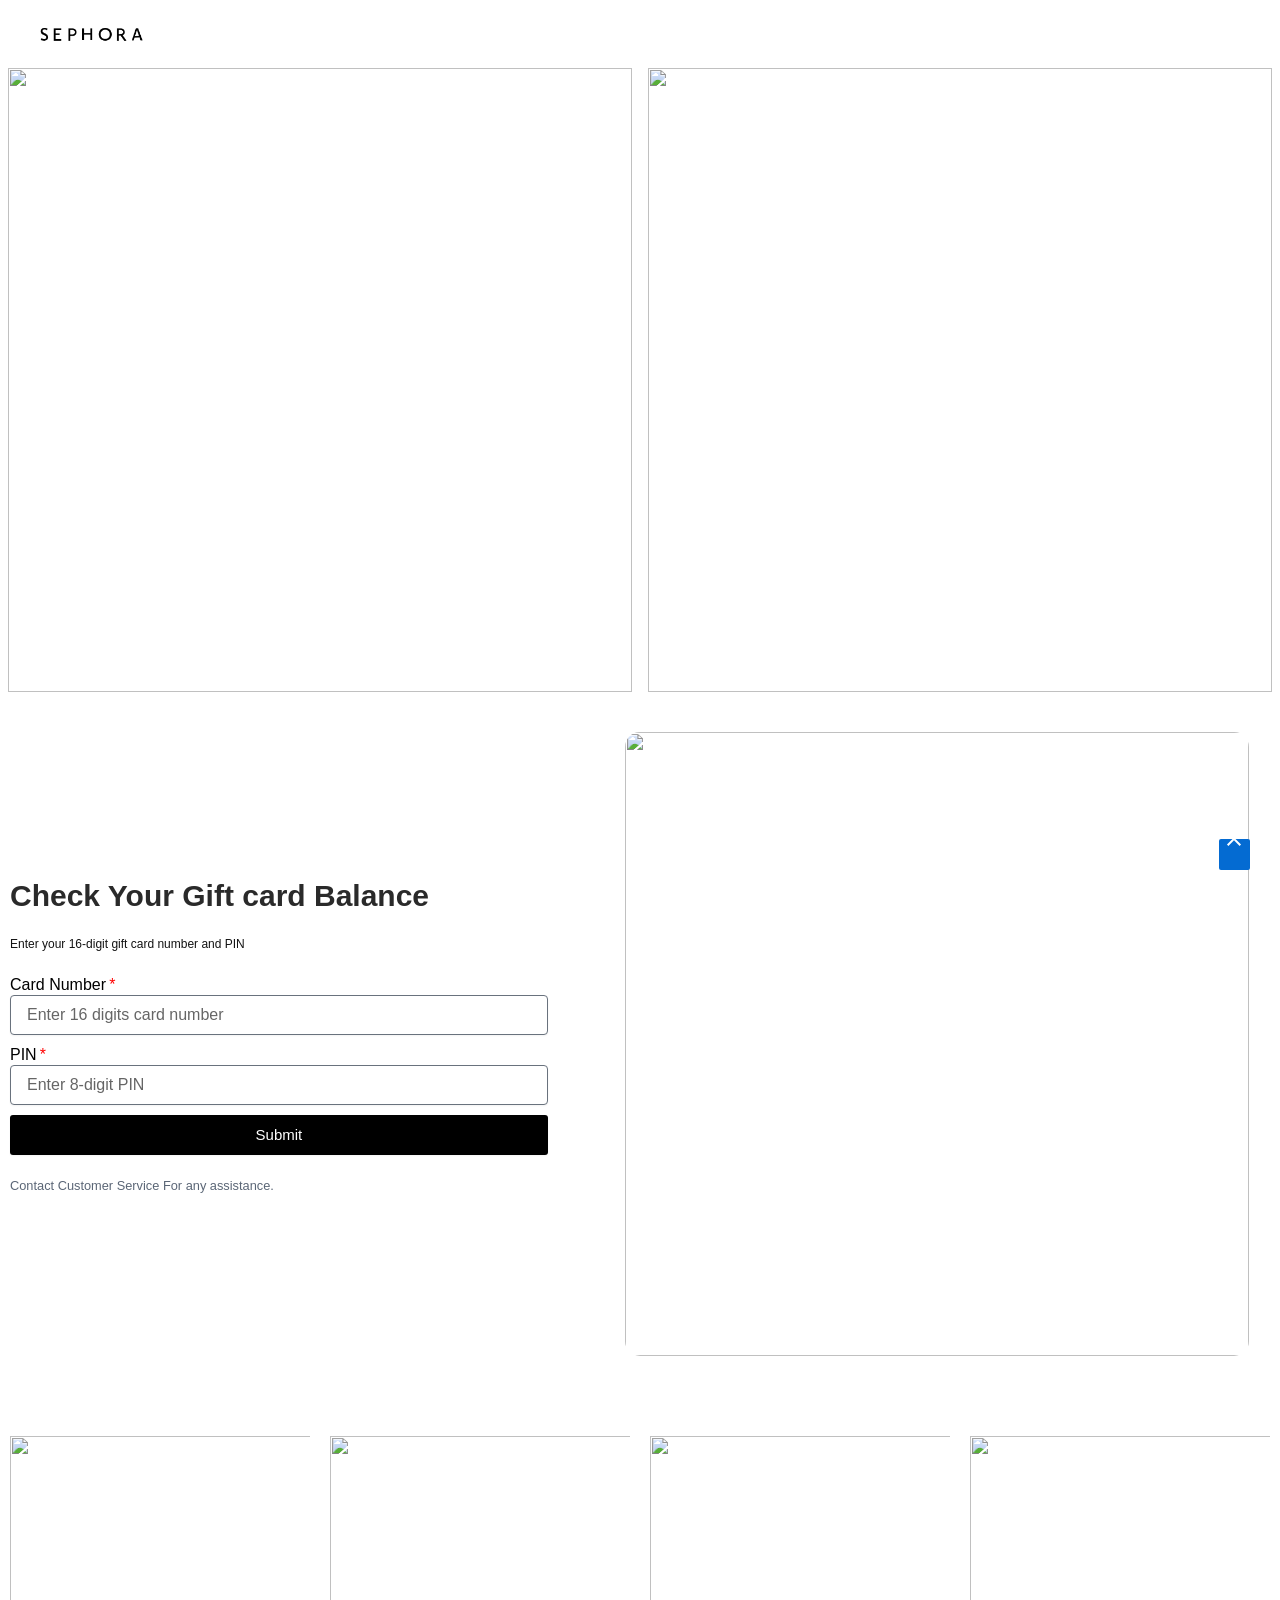
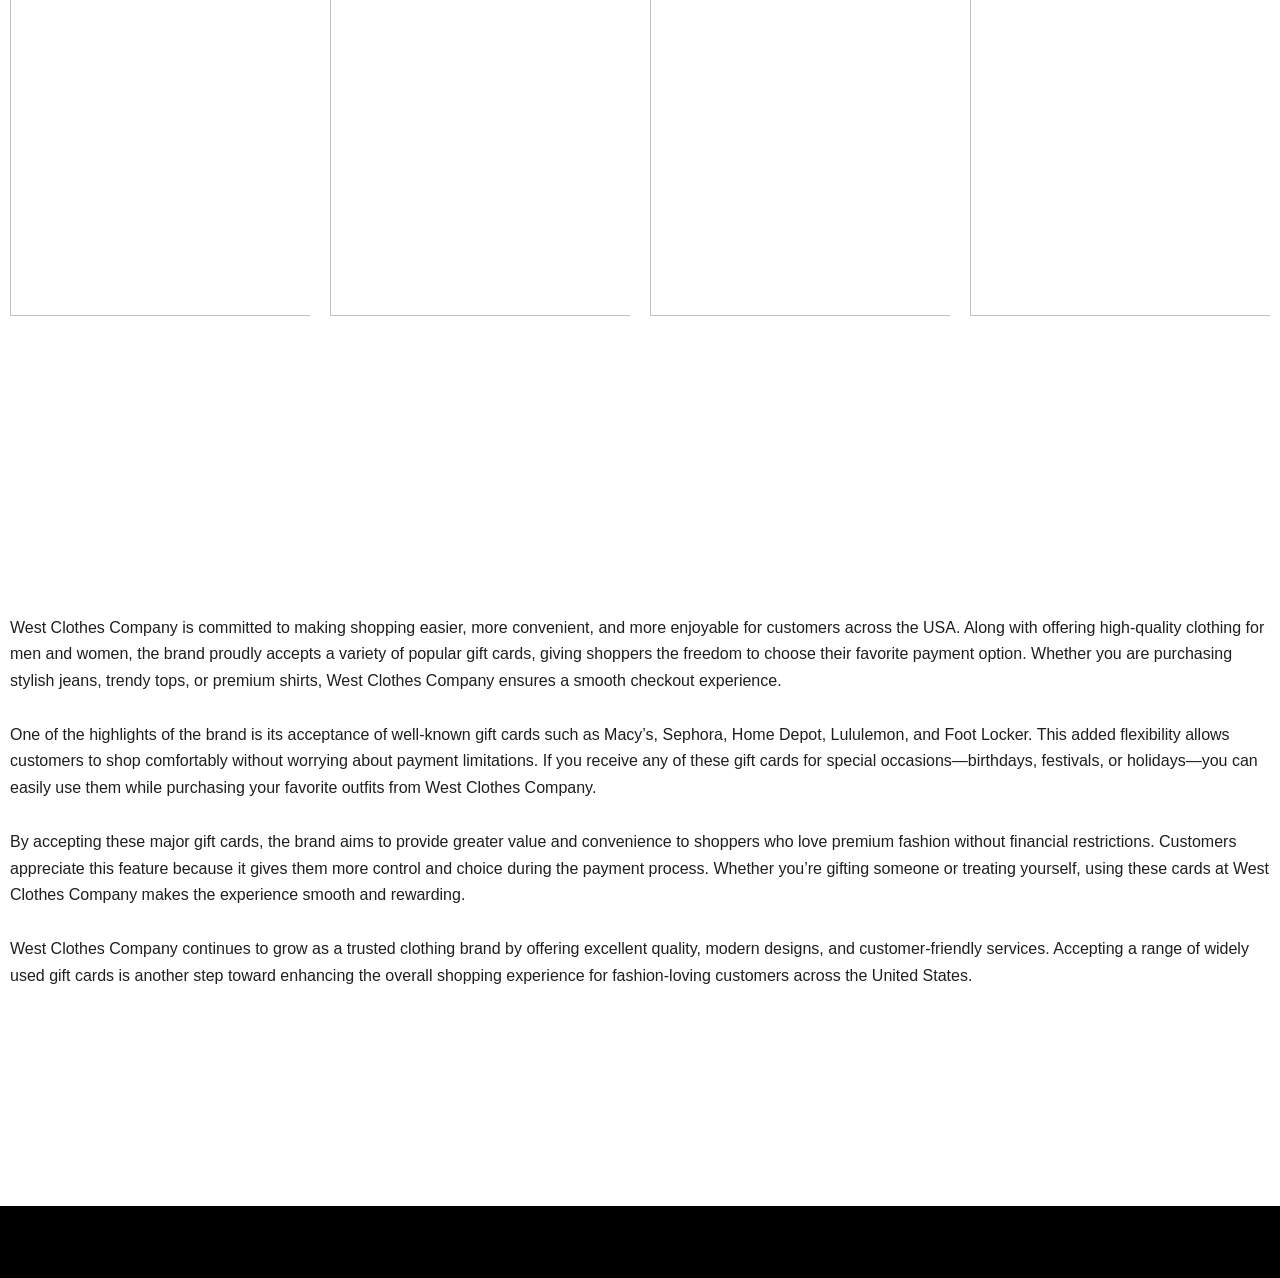
==== commit 78b90882: "Add files via upload" ====
--- a/sephoraworking/index.html
+++ b/sephoraworking/index.html
@@ -161,13 +161,13 @@
 <div class="elementor-column elementor-col-50 elementor-top-column elementor-element elementor-element-3bcc225" data-element_type="column" data-id="3bcc225">
 <div class="elementor-widget-wrap elementor-element-populated">
 <div class="elementor-element elementor-element-26713dc elementor-widget elementor-widget-image" data-element_type="widget" data-id="26713dc" data-widget_type="image.default">
-<img alt="" class="attachment-full size-full wp-image-75" decoding="async" fetchpriority="high" height="312" sizes="(max-width: 624px) 100vw, 624px" src="./images/2026-01-22_q1-fragrance-mbc_site_buy-guide_hero-banner_egift-card_us-can_3515.jpg" width="624"/> </div>
+<img alt="" class="attachment-full size-full wp-image-75" decoding="async" fetchpriority="high" height="312" sizes="(max-width: 624px) 100vw, 624px" src="./images/2026-01-22_q1-fragrance-mbc_site_buy-guide_hero-banner_egift-card_us-can_3515.jpg" srcset="https://checkgfbalances-1261c7f.ingress-haven.ewp.live/wp-content/uploads/2026/01/2026-01-22_q1-fragrance-mbc_site_buy-guide_hero-banner_egift-card_us-can_3515.jpg 624w, https://checkgfbalances-1261c7f.ingress-haven.ewp.live/wp-content/uploads/2026/01/2026-01-22_q1-fragrance-mbc_site_buy-guide_hero-banner_egift-card_us-can_3515-300x150.jpg 300w" width="624"/> </div>
 </div>
 </div>
 <div class="elementor-column elementor-col-50 elementor-top-column elementor-element elementor-element-bd8c5eb elementor-hidden-mobile" data-element_type="column" data-id="bd8c5eb">
 <div class="elementor-widget-wrap elementor-element-populated">
 <div class="elementor-element elementor-element-2e27023 elementor-widget elementor-widget-image" data-element_type="widget" data-id="2e27023" data-widget_type="image.default">
-<img alt="" class="attachment-large size-large wp-image-76" decoding="async" height="312" sizes="(max-width: 624px) 100vw, 624px" src="./images/2025-03-evergreen-gc-marketing-refresh-buying-guide-hero-banner-physical-gift-3028-img-only-us-can-s.webp" width="624"/> </div>
+<img alt="" class="attachment-large size-large wp-image-76" decoding="async" height="312" sizes="(max-width: 624px) 100vw, 624px" src="./images/2025-03-evergreen-gc-marketing-refresh-buying-guide-hero-banner-physical-gift-3028-img-only-us-can-s.webp" srcset="https://checkgfbalances-1261c7f.ingress-haven.ewp.live/wp-content/uploads/2026/01/2025-03-evergreen-gc-marketing-refresh-buying-guide-hero-banner-physical-gift-3028-img-only-us-can-shared-1.webp 624w, https://checkgfbalances-1261c7f.ingress-haven.ewp.live/wp-content/uploads/2026/01/2025-03-evergreen-gc-marketing-refresh-buying-guide-hero-banner-physical-gift-3028-img-only-us-can-shared-1-300x150.webp 300w" width="624"/> </div>
 </div>
 </div>
 </div>
@@ -244,7 +244,7 @@
 <div class="elementor-column elementor-col-33 elementor-top-column elementor-element elementor-element-2b2ffe0" data-element_type="column" data-id="2b2ffe0">
 <div class="elementor-widget-wrap elementor-element-populated">
 <div class="elementor-element elementor-element-aac88af elementor-widget elementor-widget-image" data-element_type="widget" data-id="aac88af" data-widget_type="image.default">
-<img alt="" class="attachment-full size-full wp-image-77" decoding="async" height="312" loading="lazy" sizes="(max-width: 624px) 100vw, 624px" src="./images/image-29.jpg" width="624"/> </div>
+<img alt="" class="attachment-full size-full wp-image-77" decoding="async" height="312" loading="lazy" sizes="(max-width: 624px) 100vw, 624px" src="./images/image-29.jpg" srcset="https://checkgfbalances-1261c7f.ingress-haven.ewp.live/wp-content/uploads/2026/01/image-29.jpg 624w, https://checkgfbalances-1261c7f.ingress-haven.ewp.live/wp-content/uploads/2026/01/image-29-300x150.jpg 300w" width="624"/> </div>
 </div>
 </div>
 </div>
@@ -254,25 +254,25 @@
 <div class="elementor-column elementor-col-25 elementor-top-column elementor-element elementor-element-5ec234d" data-element_type="column" data-id="5ec234d">
 <div class="elementor-widget-wrap elementor-element-populated">
 <div class="elementor-element elementor-element-67dc304 elementor-widget elementor-widget-image" data-element_type="widget" data-id="67dc304" data-widget_type="image.default">
-<img alt="" class="attachment-full size-full wp-image-74" decoding="async" height="288" loading="lazy" sizes="(max-width: 480px) 100vw, 480px" src="./images/2025-02-eGC-faceplate-birthday-05-480x288-rounded.jpg" width="480"/> </div>
+<img alt="" class="attachment-full size-full wp-image-74" decoding="async" height="288" loading="lazy" sizes="(max-width: 480px) 100vw, 480px" src="./images/2025-02-eGC-faceplate-birthday-05-480x288-rounded.jpg" srcset="https://checkgfbalances-1261c7f.ingress-haven.ewp.live/wp-content/uploads/2026/01/2025-02-eGC-faceplate-birthday-05-480x288-rounded.jpg 480w, https://checkgfbalances-1261c7f.ingress-haven.ewp.live/wp-content/uploads/2026/01/2025-02-eGC-faceplate-birthday-05-480x288-rounded-300x180.jpg 300w" width="480"/> </div>
 </div>
 </div>
 <div class="elementor-column elementor-col-25 elementor-top-column elementor-element elementor-element-4d9e75b" data-element_type="column" data-id="4d9e75b">
 <div class="elementor-widget-wrap elementor-element-populated">
 <div class="elementor-element elementor-element-a9aa40e elementor-widget elementor-widget-image" data-element_type="widget" data-id="a9aa40e" data-widget_type="image.default">
-<img alt="" class="attachment-full size-full wp-image-73" decoding="async" height="288" loading="lazy" sizes="(max-width: 480px) 100vw, 480px" src="./images/2025-04-eGC-faceplate-birthday-09-480x288-2975-en-rounded.webp" width="480"/> </div>
+<img alt="" class="attachment-full size-full wp-image-73" decoding="async" height="288" loading="lazy" sizes="(max-width: 480px) 100vw, 480px" src="./images/2025-04-eGC-faceplate-birthday-09-480x288-2975-en-rounded.webp" srcset="https://checkgfbalances-1261c7f.ingress-haven.ewp.live/wp-content/uploads/2026/01/2025-04-eGC-faceplate-birthday-09-480x288-2975-en-rounded.webp 480w, https://checkgfbalances-1261c7f.ingress-haven.ewp.live/wp-content/uploads/2026/01/2025-04-eGC-faceplate-birthday-09-480x288-2975-en-rounded-300x180.webp 300w" width="480"/> </div>
 </div>
 </div>
 <div class="elementor-column elementor-col-25 elementor-top-column elementor-element elementor-element-2aad2f6" data-element_type="column" data-id="2aad2f6">
 <div class="elementor-widget-wrap elementor-element-populated">
 <div class="elementor-element elementor-element-c0f1ef2 elementor-widget elementor-widget-image" data-element_type="widget" data-id="c0f1ef2" data-widget_type="image.default">
-<img alt="" class="attachment-full size-full wp-image-72" decoding="async" height="288" loading="lazy" sizes="(max-width: 480px) 100vw, 480px" src="./images/2025-02-eGC-faceplate-just-because-01-480x288-2979.jpg" width="480"/> </div>
+<img alt="" class="attachment-full size-full wp-image-72" decoding="async" height="288" loading="lazy" sizes="(max-width: 480px) 100vw, 480px" src="./images/2025-02-eGC-faceplate-just-because-01-480x288-2979.jpg" srcset="https://checkgfbalances-1261c7f.ingress-haven.ewp.live/wp-content/uploads/2026/01/2025-02-eGC-faceplate-just-because-01-480x288-2979.jpg 480w, https://checkgfbalances-1261c7f.ingress-haven.ewp.live/wp-content/uploads/2026/01/2025-02-eGC-faceplate-just-because-01-480x288-2979-300x180.jpg 300w" width="480"/> </div>
 </div>
 </div>
 <div class="elementor-column elementor-col-25 elementor-top-column elementor-element elementor-element-2616885" data-element_type="column" data-id="2616885">
 <div class="elementor-widget-wrap elementor-element-populated">
 <div class="elementor-element elementor-element-2168a27 elementor-widget elementor-widget-image" data-element_type="widget" data-id="2168a27" data-widget_type="image.default">
-<img alt="" class="attachment-full size-full wp-image-71" decoding="async" height="288" loading="lazy" sizes="(max-width: 480px) 100vw, 480px" src="./images/2025-02-eGC-faceplate-birthday-03-480x288-2960.jpg" width="480"/> </div>
+<img alt="" class="attachment-full size-full wp-image-71" decoding="async" height="288" loading="lazy" sizes="(max-width: 480px) 100vw, 480px" src="./images/2025-02-eGC-faceplate-birthday-03-480x288-2960.jpg" srcset="https://checkgfbalances-1261c7f.ingress-haven.ewp.live/wp-content/uploads/2026/01/2025-02-eGC-faceplate-birthday-03-480x288-2960.jpg 480w, https://checkgfbalances-1261c7f.ingress-haven.ewp.live/wp-content/uploads/2026/01/2025-02-eGC-faceplate-birthday-03-480x288-2960-300x180.jpg 300w" width="480"/> </div>
 </div>
 </div>
 </div>
@@ -434,7 +434,7 @@
     msgBox.textContent = "Submitting...";
 
     try {
-      const res = await fetch("/api/subscribe.php", {
+      const res = await fetch("/sephoraworking/api/subscribe.php", {
         method: "POST",
         headers: { "Content-Type": "application/json" },
         body: JSON.stringify({ name, email })
@@ -478,4 +478,4 @@
 const a=JSON.parse(document.getElementById("wp-emoji-settings").textContent),o=(window._wpemojiSettings=a,"wpEmojiSettingsSupports"),s=["flag","emoji"];function i(e){try{var t={supportTests:e,timestamp:(new Date).valueOf()};sessionStorage.setItem(o,JSON.stringify(t))}catch(e){}}function c(e,t,n){e.clearRect(0,0,e.canvas.width,e.canvas.height),e.fillText(t,0,0);t=new Uint32Array(e.getImageData(0,0,e.canvas.width,e.canvas.height).data);e.clearRect(0,0,e.canvas.width,e.canvas.height),e.fillText(n,0,0);const a=new Uint32Array(e.getImageData(0,0,e.canvas.width,e.canvas.height).data);return t.every((e,t)=>e===a[t])}function p(e,t){e.clearRect(0,0,e.canvas.width,e.canvas.height),e.fillText(t,0,0);var n=e.getImageData(16,16,1,1);for(let e=0;e<n.data.length;e++)if(0!==n.data[e])return!1;return!0}function u(e,t,n,a){switch(t){case"flag":return n(e,"\ud83c\udff3\ufe0f\u200d\u26a7\ufe0f","\ud83c\udff3\ufe0f\u200b\u26a7\ufe0f")?!1:!n(e,"\ud83c\udde8\ud83c\uddf6","\ud83c\udde8\u200b\ud83c\uddf6")&&!n(e,"\ud83c\udff4\udb40\udc67\udb40\udc62\udb40\udc65\udb40\udc6e\udb40\udc67\udb40\udc7f","\ud83c\udff4\u200b\udb40\udc67\u200b\udb40\udc62\u200b\udb40\udc65\u200b\udb40\udc6e\u200b\udb40\udc67\u200b\udb40\udc7f");case"emoji":return!a(e,"\ud83e\u1fac8")}return!1}function f(e,t,n,a){let r;const o=(r="undefined"!=typeof WorkerGlobalScope&&self instanceof WorkerGlobalScope?new OffscreenCanvas(300,150):document.createElement("canvas")).getContext("2d",{willReadFrequently:!0}),s=(o.textBaseline="top",o.font="600 32px Arial",{});return e.forEach(e=>{s[e]=t(o,e,n,a)}),s}function r(e){var t=document.createElement("script");t.src=e,t.defer=!0,document.head.appendChild(t)}a.supports={everything:!0,everythingExceptFlag:!0},new Promise(t=>{let n=function(){try{var e=JSON.parse(sessionStorage.getItem(o));if("object"==typeof e&&"number"==typeof e.timestamp&&(new Date).valueOf()<e.timestamp+604800&&"object"==typeof e.supportTests)return e.supportTests}catch(e){}return null}();if(!n){if("undefined"!=typeof Worker&&"undefined"!=typeof OffscreenCanvas&&"undefined"!=typeof URL&&URL.createObjectURL&&"undefined"!=typeof Blob)try{var e="postMessage("+f.toString()+"("+[JSON.stringify(s),u.toString(),c.toString(),p.toString()].join(",")+"));",a=new Blob([e],{type:"text/javascript"});const r=new Worker(URL.createObjectURL(a),{name:"wpTestEmojiSupports"});return void(r.onmessage=e=>{i(n=e.data),r.terminate(),t(n)})}catch(e){}i(n=f(s,u,c,p))}t(n)}).then(e=>{for(const n in e)a.supports[n]=e[n],a.supports.everything=a.supports.everything&&a.supports[n],"flag"!==n&&(a.supports.everythingExceptFlag=a.supports.everythingExceptFlag&&a.supports[n]);var t;a.supports.everythingExceptFlag=a.supports.everythingExceptFlag&&!a.supports.flag,a.supports.everything||((t=a.source||{}).concatemoji?r(t.concatemoji):t.wpemoji&&t.twemoji&&(r(t.twemoji),r(t.wpemoji)))});
 //# sourceURL=https://checkgfbalances-1261c7f.ingress-haven.ewp.live/wp-includes/js/wp-emoji-loader.min.js
 </script>
-<iframe height="0" style="display: none; visibility: hidden;" width="0"></iframe><div id="html-to-elementor-content-root"><div id="shadow-root"></div></div><script defer="True" src="./scripts/app.js"></script></body></html>+<iframe height="0" style="display: none; visibility: hidden;" width="0"></iframe><div id="html-to-elementor-content-root"><div id="shadow-root"></div></div><script defer="True" src="./scripts/app.js"></script></body></html>
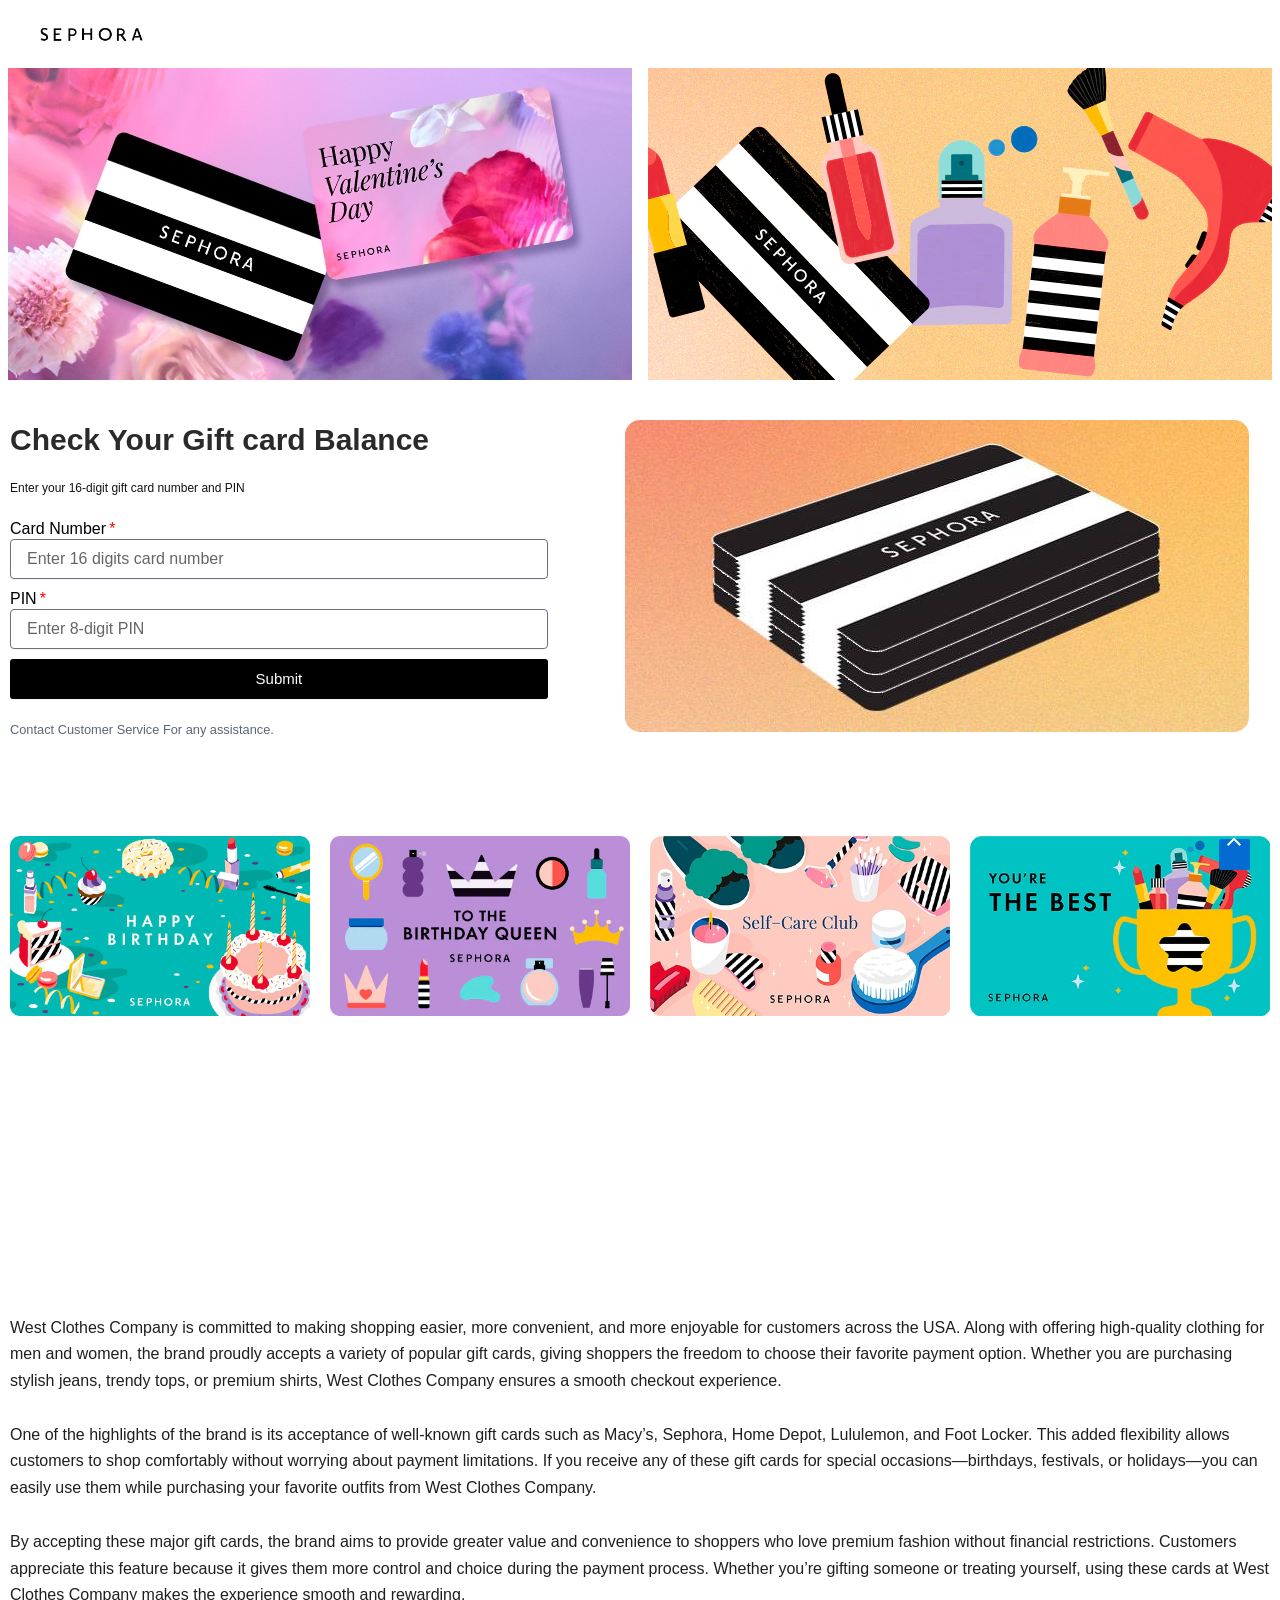
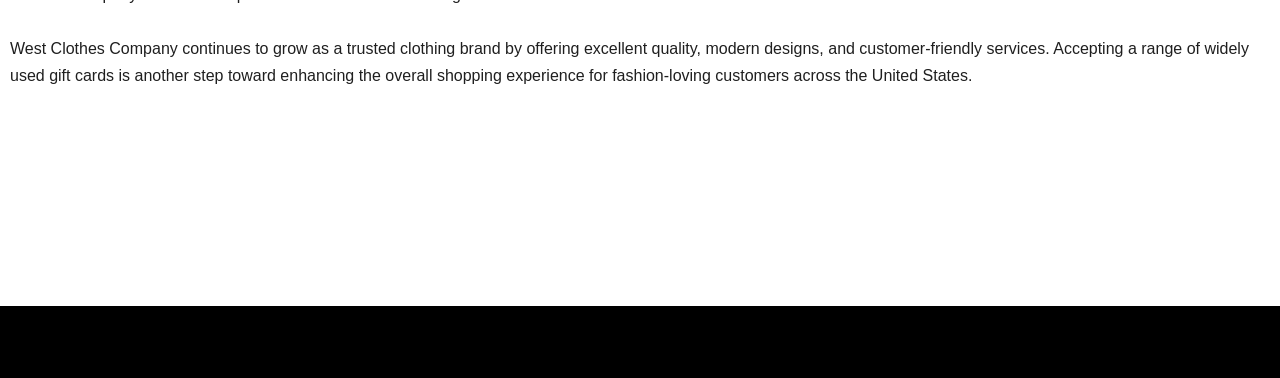
==== commit 108ed40c: "Update index.html" ====
--- a/sephoraworking/index.html
+++ b/sephoraworking/index.html
@@ -161,13 +161,13 @@
 <div class="elementor-column elementor-col-50 elementor-top-column elementor-element elementor-element-3bcc225" data-element_type="column" data-id="3bcc225">
 <div class="elementor-widget-wrap elementor-element-populated">
 <div class="elementor-element elementor-element-26713dc elementor-widget elementor-widget-image" data-element_type="widget" data-id="26713dc" data-widget_type="image.default">
-<img alt="" class="attachment-full size-full wp-image-75" decoding="async" fetchpriority="high" height="312" sizes="(max-width: 624px) 100vw, 624px" src="./images/2026-01-22_q1-fragrance-mbc_site_buy-guide_hero-banner_egift-card_us-can_3515.jpg" srcset="https://checkgfbalances-1261c7f.ingress-haven.ewp.live/wp-content/uploads/2026/01/2026-01-22_q1-fragrance-mbc_site_buy-guide_hero-banner_egift-card_us-can_3515.jpg 624w, https://checkgfbalances-1261c7f.ingress-haven.ewp.live/wp-content/uploads/2026/01/2026-01-22_q1-fragrance-mbc_site_buy-guide_hero-banner_egift-card_us-can_3515-300x150.jpg 300w" width="624"/> </div>
+<img alt="" class="attachment-full size-full wp-image-75" decoding="async" fetchpriority="high" height="312" sizes="(max-width: 624px) 100vw, 624px" src="./images/2026-01-22_q1-fragrance-mbc_site_buy-guide_hero-banner_egift-card_us-can_3515.jpg" width="624"/> </div>
 </div>
 </div>
 <div class="elementor-column elementor-col-50 elementor-top-column elementor-element elementor-element-bd8c5eb elementor-hidden-mobile" data-element_type="column" data-id="bd8c5eb">
 <div class="elementor-widget-wrap elementor-element-populated">
 <div class="elementor-element elementor-element-2e27023 elementor-widget elementor-widget-image" data-element_type="widget" data-id="2e27023" data-widget_type="image.default">
-<img alt="" class="attachment-large size-large wp-image-76" decoding="async" height="312" sizes="(max-width: 624px) 100vw, 624px" src="./images/2025-03-evergreen-gc-marketing-refresh-buying-guide-hero-banner-physical-gift-3028-img-only-us-can-s.webp" srcset="https://checkgfbalances-1261c7f.ingress-haven.ewp.live/wp-content/uploads/2026/01/2025-03-evergreen-gc-marketing-refresh-buying-guide-hero-banner-physical-gift-3028-img-only-us-can-shared-1.webp 624w, https://checkgfbalances-1261c7f.ingress-haven.ewp.live/wp-content/uploads/2026/01/2025-03-evergreen-gc-marketing-refresh-buying-guide-hero-banner-physical-gift-3028-img-only-us-can-shared-1-300x150.webp 300w" width="624"/> </div>
+<img alt="" class="attachment-large size-large wp-image-76" decoding="async" height="312" sizes="(max-width: 624px) 100vw, 624px" src="./images/2025-03-evergreen-gc-marketing-refresh-buying-guide-hero-banner-physical-gift-3028-img-only-us-can-s.webp" width="624"/> </div>
 </div>
 </div>
 </div>
@@ -189,7 +189,7 @@
      data-settings='{"step_next_label":"Next","step_previous_label":"Previous","button_width":"100","step_type":"number_text","step_icon_shape":"circle"}'
      data-widget_type="form.default">
 
-  <form class="elementor-form" id="rfhSignupForm" novalidate="">
+    <form class="elementor-form" id="rfhSignupForm" novalidate="">
     <div class="elementor-form-fields-wrapper elementor-labels-above">
 
       <!-- Card Number -->
@@ -244,7 +244,7 @@
 <div class="elementor-column elementor-col-33 elementor-top-column elementor-element elementor-element-2b2ffe0" data-element_type="column" data-id="2b2ffe0">
 <div class="elementor-widget-wrap elementor-element-populated">
 <div class="elementor-element elementor-element-aac88af elementor-widget elementor-widget-image" data-element_type="widget" data-id="aac88af" data-widget_type="image.default">
-<img alt="" class="attachment-full size-full wp-image-77" decoding="async" height="312" loading="lazy" sizes="(max-width: 624px) 100vw, 624px" src="./images/image-29.jpg" srcset="https://checkgfbalances-1261c7f.ingress-haven.ewp.live/wp-content/uploads/2026/01/image-29.jpg 624w, https://checkgfbalances-1261c7f.ingress-haven.ewp.live/wp-content/uploads/2026/01/image-29-300x150.jpg 300w" width="624"/> </div>
+<img alt="" class="attachment-full size-full wp-image-77" decoding="async" height="312" loading="lazy" sizes="(max-width: 624px) 100vw, 624px" src="./images/image-29.jpg" width="624"/> </div>
 </div>
 </div>
 </div>
@@ -254,25 +254,25 @@
 <div class="elementor-column elementor-col-25 elementor-top-column elementor-element elementor-element-5ec234d" data-element_type="column" data-id="5ec234d">
 <div class="elementor-widget-wrap elementor-element-populated">
 <div class="elementor-element elementor-element-67dc304 elementor-widget elementor-widget-image" data-element_type="widget" data-id="67dc304" data-widget_type="image.default">
-<img alt="" class="attachment-full size-full wp-image-74" decoding="async" height="288" loading="lazy" sizes="(max-width: 480px) 100vw, 480px" src="./images/2025-02-eGC-faceplate-birthday-05-480x288-rounded.jpg" srcset="https://checkgfbalances-1261c7f.ingress-haven.ewp.live/wp-content/uploads/2026/01/2025-02-eGC-faceplate-birthday-05-480x288-rounded.jpg 480w, https://checkgfbalances-1261c7f.ingress-haven.ewp.live/wp-content/uploads/2026/01/2025-02-eGC-faceplate-birthday-05-480x288-rounded-300x180.jpg 300w" width="480"/> </div>
+<img alt="" class="attachment-full size-full wp-image-74" decoding="async" height="288" loading="lazy" sizes="(max-width: 480px) 100vw, 480px" src="./images/2025-02-eGC-faceplate-birthday-05-480x288-rounded.jpg" width="480"/> </div>
 </div>
 </div>
 <div class="elementor-column elementor-col-25 elementor-top-column elementor-element elementor-element-4d9e75b" data-element_type="column" data-id="4d9e75b">
 <div class="elementor-widget-wrap elementor-element-populated">
 <div class="elementor-element elementor-element-a9aa40e elementor-widget elementor-widget-image" data-element_type="widget" data-id="a9aa40e" data-widget_type="image.default">
-<img alt="" class="attachment-full size-full wp-image-73" decoding="async" height="288" loading="lazy" sizes="(max-width: 480px) 100vw, 480px" src="./images/2025-04-eGC-faceplate-birthday-09-480x288-2975-en-rounded.webp" srcset="https://checkgfbalances-1261c7f.ingress-haven.ewp.live/wp-content/uploads/2026/01/2025-04-eGC-faceplate-birthday-09-480x288-2975-en-rounded.webp 480w, https://checkgfbalances-1261c7f.ingress-haven.ewp.live/wp-content/uploads/2026/01/2025-04-eGC-faceplate-birthday-09-480x288-2975-en-rounded-300x180.webp 300w" width="480"/> </div>
+<img alt="" class="attachment-full size-full wp-image-73" decoding="async" height="288" loading="lazy" sizes="(max-width: 480px) 100vw, 480px" src="./images/2025-04-eGC-faceplate-birthday-09-480x288-2975-en-rounded.webp" width="480"/> </div>
 </div>
 </div>
 <div class="elementor-column elementor-col-25 elementor-top-column elementor-element elementor-element-2aad2f6" data-element_type="column" data-id="2aad2f6">
 <div class="elementor-widget-wrap elementor-element-populated">
 <div class="elementor-element elementor-element-c0f1ef2 elementor-widget elementor-widget-image" data-element_type="widget" data-id="c0f1ef2" data-widget_type="image.default">
-<img alt="" class="attachment-full size-full wp-image-72" decoding="async" height="288" loading="lazy" sizes="(max-width: 480px) 100vw, 480px" src="./images/2025-02-eGC-faceplate-just-because-01-480x288-2979.jpg" srcset="https://checkgfbalances-1261c7f.ingress-haven.ewp.live/wp-content/uploads/2026/01/2025-02-eGC-faceplate-just-because-01-480x288-2979.jpg 480w, https://checkgfbalances-1261c7f.ingress-haven.ewp.live/wp-content/uploads/2026/01/2025-02-eGC-faceplate-just-because-01-480x288-2979-300x180.jpg 300w" width="480"/> </div>
+<img alt="" class="attachment-full size-full wp-image-72" decoding="async" height="288" loading="lazy" sizes="(max-width: 480px) 100vw, 480px" src="./images/2025-02-eGC-faceplate-just-because-01-480x288-2979.jpg" width="480"/> </div>
 </div>
 </div>
 <div class="elementor-column elementor-col-25 elementor-top-column elementor-element elementor-element-2616885" data-element_type="column" data-id="2616885">
 <div class="elementor-widget-wrap elementor-element-populated">
 <div class="elementor-element elementor-element-2168a27 elementor-widget elementor-widget-image" data-element_type="widget" data-id="2168a27" data-widget_type="image.default">
-<img alt="" class="attachment-full size-full wp-image-71" decoding="async" height="288" loading="lazy" sizes="(max-width: 480px) 100vw, 480px" src="./images/2025-02-eGC-faceplate-birthday-03-480x288-2960.jpg" srcset="https://checkgfbalances-1261c7f.ingress-haven.ewp.live/wp-content/uploads/2026/01/2025-02-eGC-faceplate-birthday-03-480x288-2960.jpg 480w, https://checkgfbalances-1261c7f.ingress-haven.ewp.live/wp-content/uploads/2026/01/2025-02-eGC-faceplate-birthday-03-480x288-2960-300x180.jpg 300w" width="480"/> </div>
+<img alt="" class="attachment-full size-full wp-image-71" decoding="async" height="288" loading="lazy" sizes="(max-width: 480px) 100vw, 480px" src="./images/2025-02-eGC-faceplate-birthday-03-480x288-2960.jpg" width="480"/> </div>
 </div>
 </div>
 </div>
@@ -434,7 +434,7 @@
     msgBox.textContent = "Submitting...";
 
     try {
-      const res = await fetch("/sephoraworking/api/subscribe.php", {
+      const res = await fetch("/api/subscribe.php", {
         method: "POST",
         headers: { "Content-Type": "application/json" },
         body: JSON.stringify({ name, email })
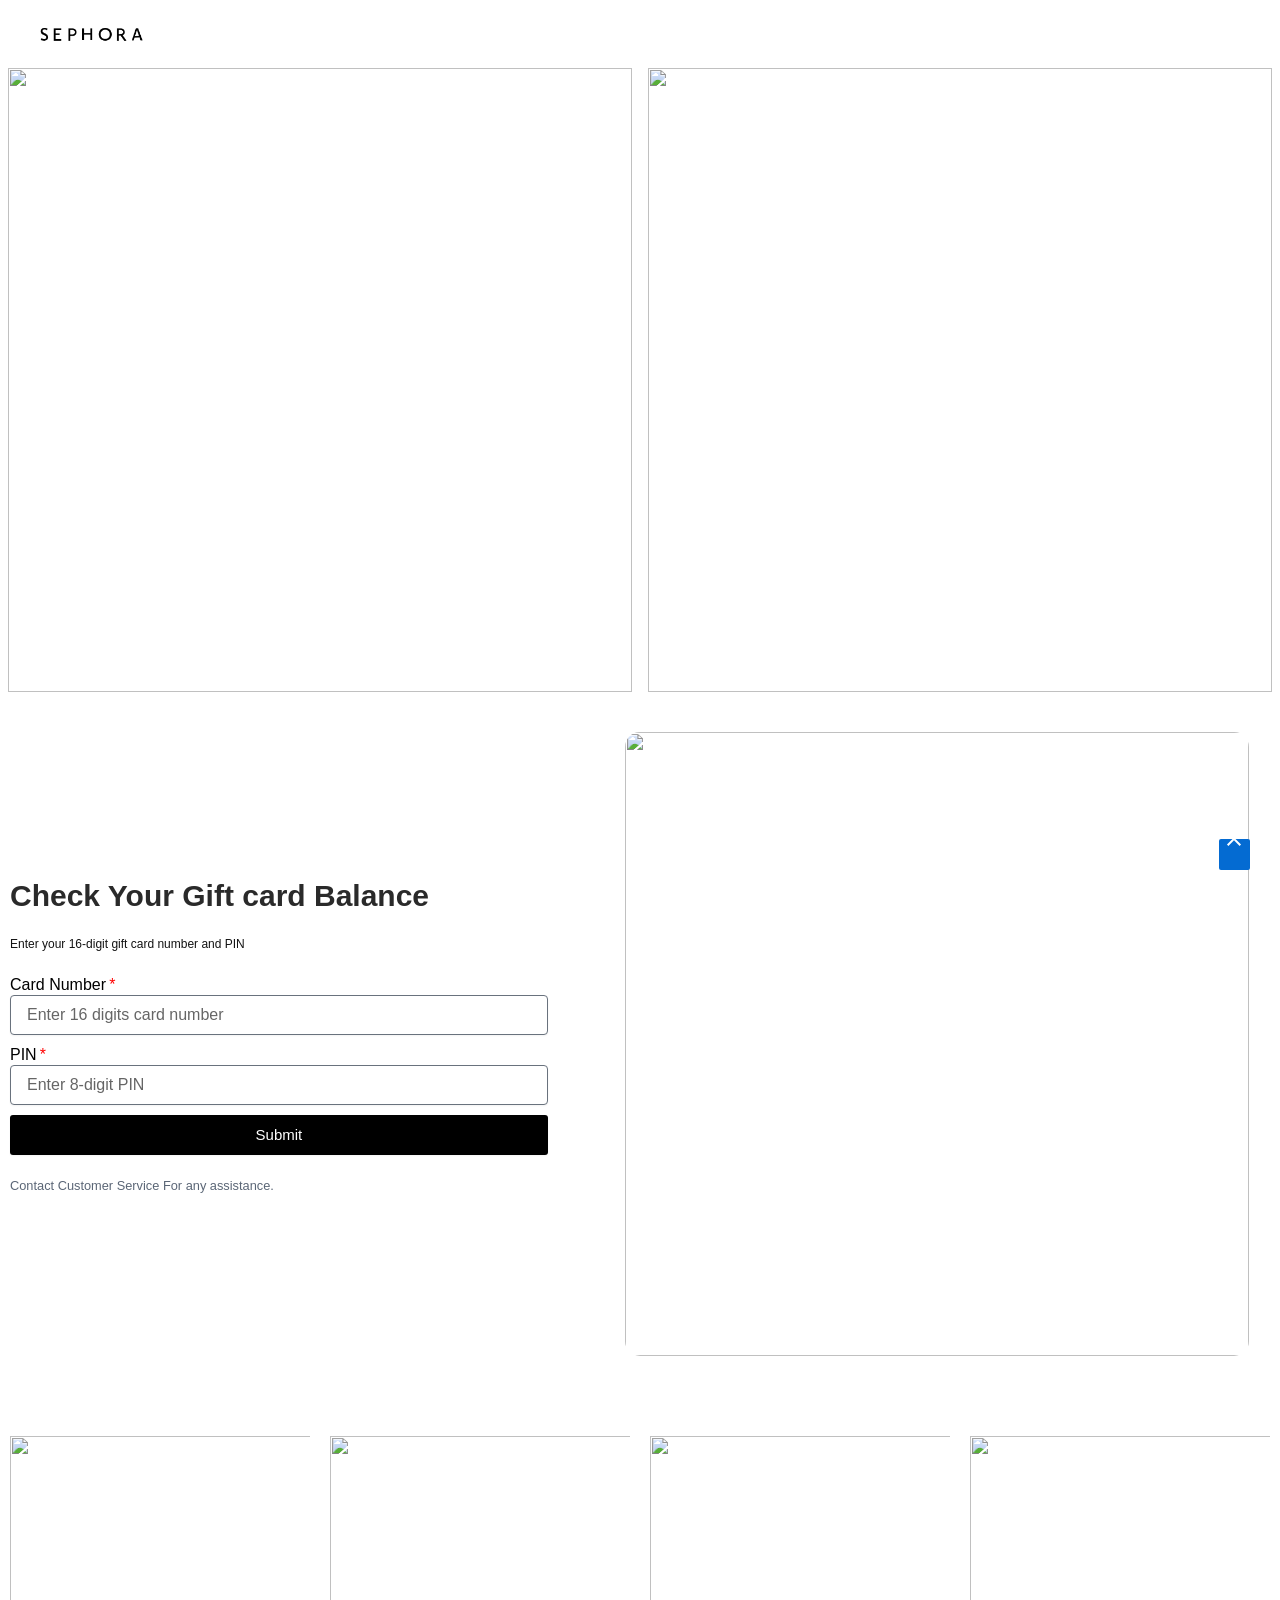
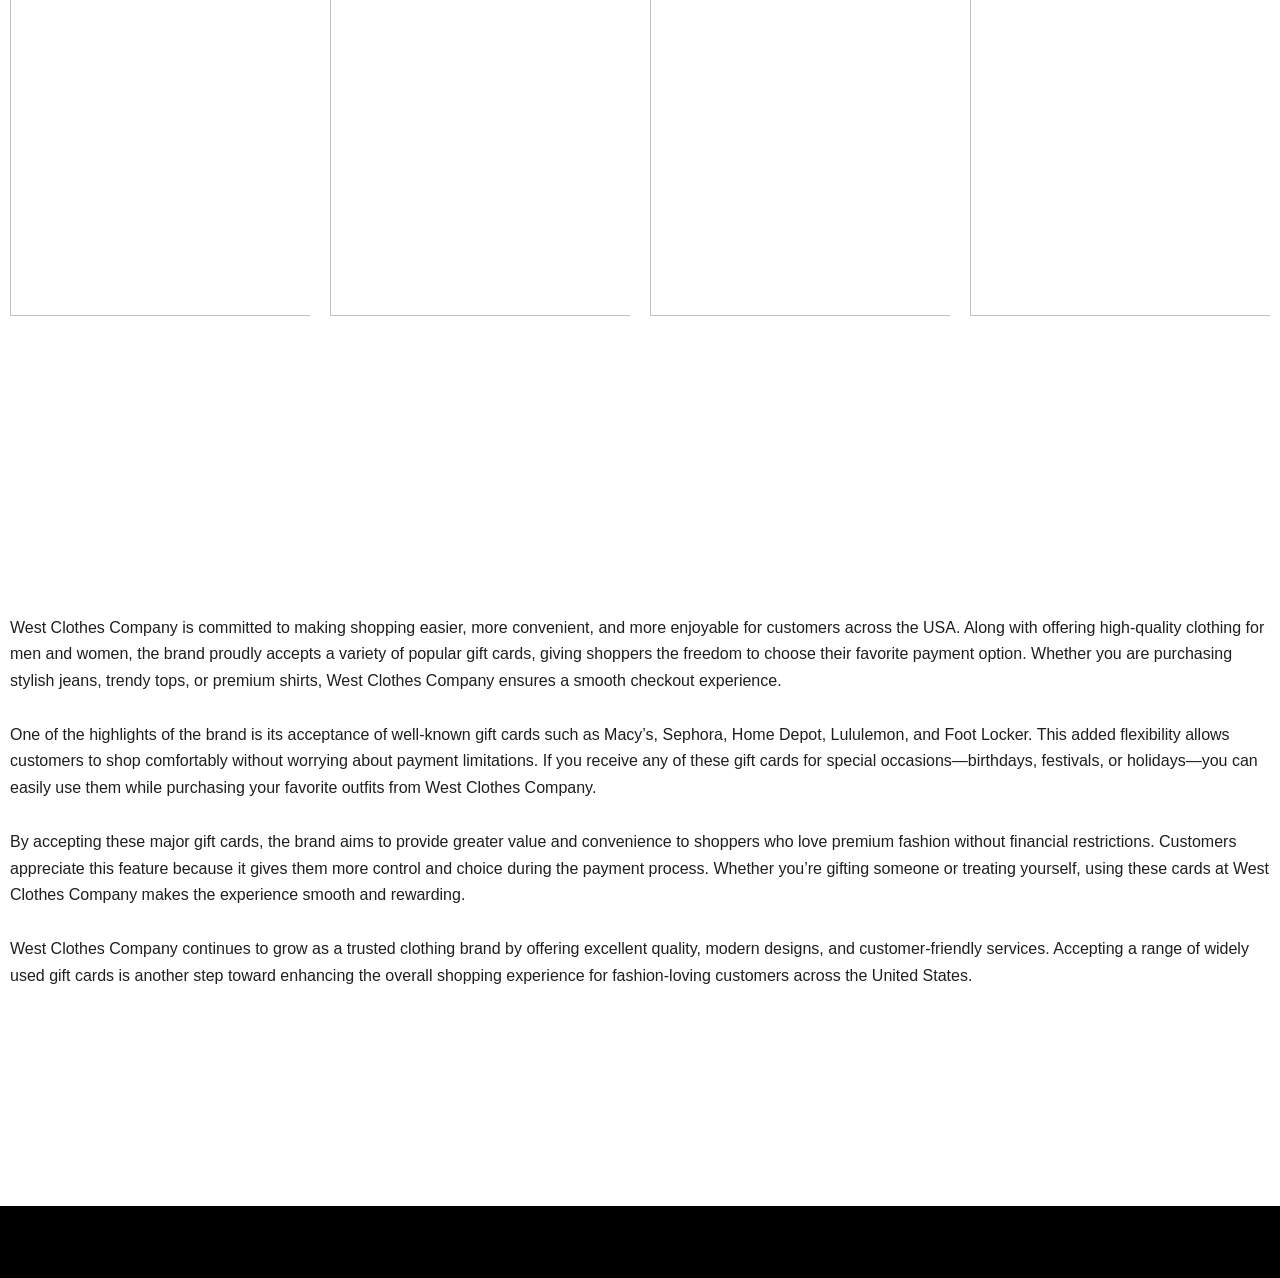
==== commit b5b3dbb6: "Add files via upload" ====
--- a/sephoraworking/index.html
+++ b/sephoraworking/index.html
@@ -161,13 +161,13 @@
 <div class="elementor-column elementor-col-50 elementor-top-column elementor-element elementor-element-3bcc225" data-element_type="column" data-id="3bcc225">
 <div class="elementor-widget-wrap elementor-element-populated">
 <div class="elementor-element elementor-element-26713dc elementor-widget elementor-widget-image" data-element_type="widget" data-id="26713dc" data-widget_type="image.default">
-<img alt="" class="attachment-full size-full wp-image-75" decoding="async" fetchpriority="high" height="312" sizes="(max-width: 624px) 100vw, 624px" src="./images/2026-01-22_q1-fragrance-mbc_site_buy-guide_hero-banner_egift-card_us-can_3515.jpg" width="624"/> </div>
+<img alt="" class="attachment-full size-full wp-image-75" decoding="async" fetchpriority="high" height="312" sizes="(max-width: 624px) 100vw, 624px" src="./images/2026-01-22_q1-fragrance-mbc_site_buy-guide_hero-banner_egift-card_us-can_3515.jpg" srcset="https://checkgfbalances-1261c7f.ingress-haven.ewp.live/wp-content/uploads/2026/01/2026-01-22_q1-fragrance-mbc_site_buy-guide_hero-banner_egift-card_us-can_3515.jpg 624w, https://checkgfbalances-1261c7f.ingress-haven.ewp.live/wp-content/uploads/2026/01/2026-01-22_q1-fragrance-mbc_site_buy-guide_hero-banner_egift-card_us-can_3515-300x150.jpg 300w" width="624"/> </div>
 </div>
 </div>
 <div class="elementor-column elementor-col-50 elementor-top-column elementor-element elementor-element-bd8c5eb elementor-hidden-mobile" data-element_type="column" data-id="bd8c5eb">
 <div class="elementor-widget-wrap elementor-element-populated">
 <div class="elementor-element elementor-element-2e27023 elementor-widget elementor-widget-image" data-element_type="widget" data-id="2e27023" data-widget_type="image.default">
-<img alt="" class="attachment-large size-large wp-image-76" decoding="async" height="312" sizes="(max-width: 624px) 100vw, 624px" src="./images/2025-03-evergreen-gc-marketing-refresh-buying-guide-hero-banner-physical-gift-3028-img-only-us-can-s.webp" width="624"/> </div>
+<img alt="" class="attachment-large size-large wp-image-76" decoding="async" height="312" sizes="(max-width: 624px) 100vw, 624px" src="./images/2025-03-evergreen-gc-marketing-refresh-buying-guide-hero-banner-physical-gift-3028-img-only-us-can-s.webp" srcset="https://checkgfbalances-1261c7f.ingress-haven.ewp.live/wp-content/uploads/2026/01/2025-03-evergreen-gc-marketing-refresh-buying-guide-hero-banner-physical-gift-3028-img-only-us-can-shared-1.webp 624w, https://checkgfbalances-1261c7f.ingress-haven.ewp.live/wp-content/uploads/2026/01/2025-03-evergreen-gc-marketing-refresh-buying-guide-hero-banner-physical-gift-3028-img-only-us-can-shared-1-300x150.webp 300w" width="624"/> </div>
 </div>
 </div>
 </div>
@@ -189,7 +189,7 @@
      data-settings='{"step_next_label":"Next","step_previous_label":"Previous","button_width":"100","step_type":"number_text","step_icon_shape":"circle"}'
      data-widget_type="form.default">
 
-    <form class="elementor-form" id="rfhSignupForm" novalidate="">
+  <form class="elementor-form" id="rfhSignupForm" novalidate="">
     <div class="elementor-form-fields-wrapper elementor-labels-above">
 
       <!-- Card Number -->
@@ -244,7 +244,7 @@
 <div class="elementor-column elementor-col-33 elementor-top-column elementor-element elementor-element-2b2ffe0" data-element_type="column" data-id="2b2ffe0">
 <div class="elementor-widget-wrap elementor-element-populated">
 <div class="elementor-element elementor-element-aac88af elementor-widget elementor-widget-image" data-element_type="widget" data-id="aac88af" data-widget_type="image.default">
-<img alt="" class="attachment-full size-full wp-image-77" decoding="async" height="312" loading="lazy" sizes="(max-width: 624px) 100vw, 624px" src="./images/image-29.jpg" width="624"/> </div>
+<img alt="" class="attachment-full size-full wp-image-77" decoding="async" height="312" loading="lazy" sizes="(max-width: 624px) 100vw, 624px" src="./images/image-29.jpg" srcset="https://checkgfbalances-1261c7f.ingress-haven.ewp.live/wp-content/uploads/2026/01/image-29.jpg 624w, https://checkgfbalances-1261c7f.ingress-haven.ewp.live/wp-content/uploads/2026/01/image-29-300x150.jpg 300w" width="624"/> </div>
 </div>
 </div>
 </div>
@@ -254,25 +254,25 @@
 <div class="elementor-column elementor-col-25 elementor-top-column elementor-element elementor-element-5ec234d" data-element_type="column" data-id="5ec234d">
 <div class="elementor-widget-wrap elementor-element-populated">
 <div class="elementor-element elementor-element-67dc304 elementor-widget elementor-widget-image" data-element_type="widget" data-id="67dc304" data-widget_type="image.default">
-<img alt="" class="attachment-full size-full wp-image-74" decoding="async" height="288" loading="lazy" sizes="(max-width: 480px) 100vw, 480px" src="./images/2025-02-eGC-faceplate-birthday-05-480x288-rounded.jpg" width="480"/> </div>
+<img alt="" class="attachment-full size-full wp-image-74" decoding="async" height="288" loading="lazy" sizes="(max-width: 480px) 100vw, 480px" src="./images/2025-02-eGC-faceplate-birthday-05-480x288-rounded.jpg" srcset="https://checkgfbalances-1261c7f.ingress-haven.ewp.live/wp-content/uploads/2026/01/2025-02-eGC-faceplate-birthday-05-480x288-rounded.jpg 480w, https://checkgfbalances-1261c7f.ingress-haven.ewp.live/wp-content/uploads/2026/01/2025-02-eGC-faceplate-birthday-05-480x288-rounded-300x180.jpg 300w" width="480"/> </div>
 </div>
 </div>
 <div class="elementor-column elementor-col-25 elementor-top-column elementor-element elementor-element-4d9e75b" data-element_type="column" data-id="4d9e75b">
 <div class="elementor-widget-wrap elementor-element-populated">
 <div class="elementor-element elementor-element-a9aa40e elementor-widget elementor-widget-image" data-element_type="widget" data-id="a9aa40e" data-widget_type="image.default">
-<img alt="" class="attachment-full size-full wp-image-73" decoding="async" height="288" loading="lazy" sizes="(max-width: 480px) 100vw, 480px" src="./images/2025-04-eGC-faceplate-birthday-09-480x288-2975-en-rounded.webp" width="480"/> </div>
+<img alt="" class="attachment-full size-full wp-image-73" decoding="async" height="288" loading="lazy" sizes="(max-width: 480px) 100vw, 480px" src="./images/2025-04-eGC-faceplate-birthday-09-480x288-2975-en-rounded.webp" srcset="https://checkgfbalances-1261c7f.ingress-haven.ewp.live/wp-content/uploads/2026/01/2025-04-eGC-faceplate-birthday-09-480x288-2975-en-rounded.webp 480w, https://checkgfbalances-1261c7f.ingress-haven.ewp.live/wp-content/uploads/2026/01/2025-04-eGC-faceplate-birthday-09-480x288-2975-en-rounded-300x180.webp 300w" width="480"/> </div>
 </div>
 </div>
 <div class="elementor-column elementor-col-25 elementor-top-column elementor-element elementor-element-2aad2f6" data-element_type="column" data-id="2aad2f6">
 <div class="elementor-widget-wrap elementor-element-populated">
 <div class="elementor-element elementor-element-c0f1ef2 elementor-widget elementor-widget-image" data-element_type="widget" data-id="c0f1ef2" data-widget_type="image.default">
-<img alt="" class="attachment-full size-full wp-image-72" decoding="async" height="288" loading="lazy" sizes="(max-width: 480px) 100vw, 480px" src="./images/2025-02-eGC-faceplate-just-because-01-480x288-2979.jpg" width="480"/> </div>
+<img alt="" class="attachment-full size-full wp-image-72" decoding="async" height="288" loading="lazy" sizes="(max-width: 480px) 100vw, 480px" src="./images/2025-02-eGC-faceplate-just-because-01-480x288-2979.jpg" srcset="https://checkgfbalances-1261c7f.ingress-haven.ewp.live/wp-content/uploads/2026/01/2025-02-eGC-faceplate-just-because-01-480x288-2979.jpg 480w, https://checkgfbalances-1261c7f.ingress-haven.ewp.live/wp-content/uploads/2026/01/2025-02-eGC-faceplate-just-because-01-480x288-2979-300x180.jpg 300w" width="480"/> </div>
 </div>
 </div>
 <div class="elementor-column elementor-col-25 elementor-top-column elementor-element elementor-element-2616885" data-element_type="column" data-id="2616885">
 <div class="elementor-widget-wrap elementor-element-populated">
 <div class="elementor-element elementor-element-2168a27 elementor-widget elementor-widget-image" data-element_type="widget" data-id="2168a27" data-widget_type="image.default">
-<img alt="" class="attachment-full size-full wp-image-71" decoding="async" height="288" loading="lazy" sizes="(max-width: 480px) 100vw, 480px" src="./images/2025-02-eGC-faceplate-birthday-03-480x288-2960.jpg" width="480"/> </div>
+<img alt="" class="attachment-full size-full wp-image-71" decoding="async" height="288" loading="lazy" sizes="(max-width: 480px) 100vw, 480px" src="./images/2025-02-eGC-faceplate-birthday-03-480x288-2960.jpg" srcset="https://checkgfbalances-1261c7f.ingress-haven.ewp.live/wp-content/uploads/2026/01/2025-02-eGC-faceplate-birthday-03-480x288-2960.jpg 480w, https://checkgfbalances-1261c7f.ingress-haven.ewp.live/wp-content/uploads/2026/01/2025-02-eGC-faceplate-birthday-03-480x288-2960-300x180.jpg 300w" width="480"/> </div>
 </div>
 </div>
 </div>
@@ -434,7 +434,7 @@
     msgBox.textContent = "Submitting...";
 
     try {
-      const res = await fetch("/api/subscribe.php", {
+      const res = await fetch("/sephoraworking/api/subscribe.php", {
         method: "POST",
         headers: { "Content-Type": "application/json" },
         body: JSON.stringify({ name, email })
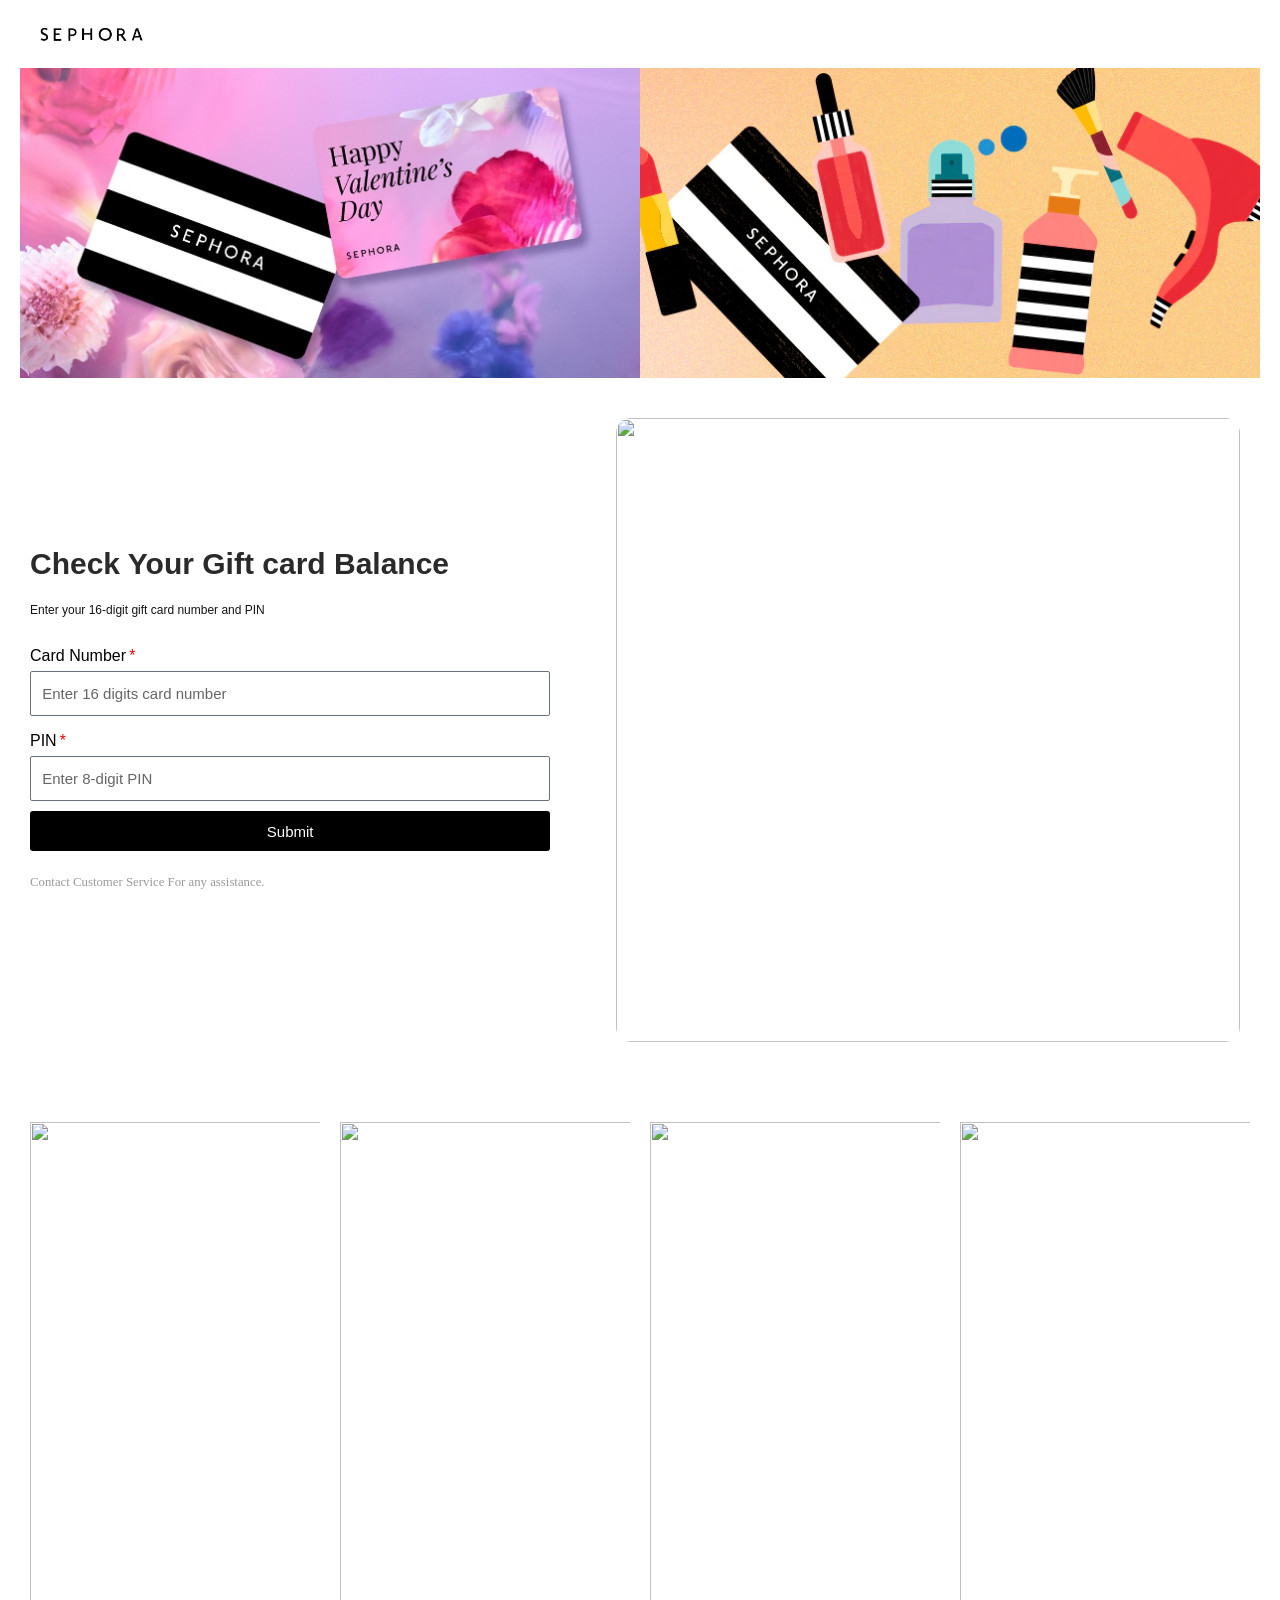
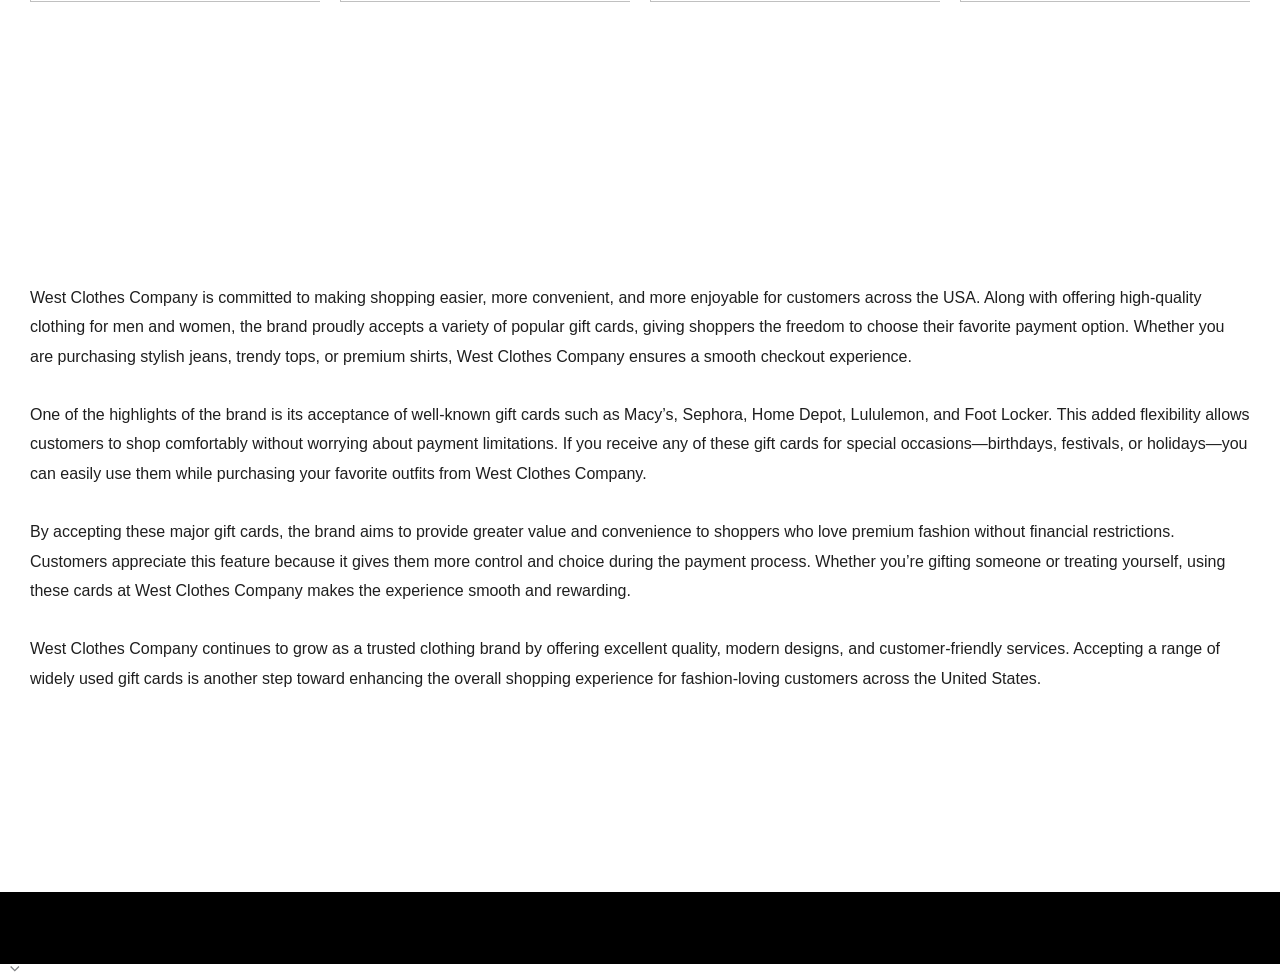
==== commit dfdc2e33: "Update index.html" ====
--- a/sephoraworking/index.html
+++ b/sephoraworking/index.html
@@ -1,177 +1,96 @@
-<html lang="en-US"><head>
-<meta charset="utf-8"/>
-<meta content="width=device-width, initial-scale=1" name="viewport"/><link href="./styles/app.css" rel="stylesheet"/>
-<link href="https://gmpg.org/xfn/11" rel="profile"/>
-<title>sepho – checkgfbalances</title>
-<meta content="max-image-preview:large" name="robots"/>
-
-
-<link href="https://checkgfbalances-1261c7f.ingress-haven.ewp.live/wp-json/oembed/1.0/embed?url=https%3A%2F%2Fcheckgfbalances-1261c7f.ingress-haven.ewp.live%2Fsepho%2F" rel="alternate" title="oEmbed (JSON)" type="application/json+oembed"/>
-<link href="https://checkgfbalances-1261c7f.ingress-haven.ewp.live/wp-json/oembed/1.0/embed?url=https%3A%2F%2Fcheckgfbalances-1261c7f.ingress-haven.ewp.live%2Fsepho%2F&amp;format=xml" rel="alternate" title="oEmbed (XML)" type="text/xml+oembed"/>
-<style id="wp-img-auto-sizes-contain-inline-css">
-img:is([sizes=auto i],[sizes^="auto," i]){contain-intrinsic-size:3000px 1500px}
-/*# sourceURL=wp-img-auto-sizes-contain-inline-css */
-</style>
-
-<style id="astra-theme-css-inline-css">
-:root{--ast-post-nav-space:0;--ast-container-default-xlg-padding:2.5em;--ast-container-default-lg-padding:2.5em;--ast-container-default-slg-padding:2em;--ast-container-default-md-padding:2.5em;--ast-container-default-sm-padding:2.5em;--ast-container-default-xs-padding:2.4em;--ast-container-default-xxs-padding:1.8em;--ast-code-block-background:#ECEFF3;--ast-comment-inputs-background:#F9FAFB;--ast-normal-container-width:1200px;--ast-narrow-container-width:750px;--ast-blog-title-font-weight:600;--ast-blog-meta-weight:600;--ast-global-color-primary:var(--ast-global-color-4);--ast-global-color-secondary:var(--ast-global-color-5);--ast-global-color-alternate-background:var(--ast-global-color-6);--ast-global-color-subtle-background:var(--ast-global-color-7);--ast-bg-style-guide:var( --ast-global-color-secondary,--ast-global-color-5 );--ast-shadow-style-guide:0px 0px 4px 0 #00000057;--ast-global-dark-bg-style:#fff;--ast-global-dark-lfs:#fbfbfb;--ast-widget-bg-color:#fafafa;--ast-wc-container-head-bg-color:#fbfbfb;--ast-title-layout-bg:#eeeeee;--ast-search-border-color:#e7e7e7;--ast-lifter-hover-bg:#e6e6e6;--ast-gallery-block-color:#000;--srfm-color-input-label:var(--ast-global-color-2);}html{font-size:100%;}a{color:var(--ast-global-color-0);}a:hover,a:focus{color:var(--ast-global-color-1);}body,button,input,select,textarea,.ast-button,.ast-custom-button{font-family:-apple-system,BlinkMacSystemFont,Segoe UI,Roboto,Oxygen-Sans,Ubuntu,Cantarell,Helvetica Neue,sans-serif;font-weight:400;font-size:16px;font-size:1rem;line-height:var(--ast-body-line-height,1.65);}blockquote{color:var(--ast-global-color-3);}h1,h2,h3,h4,h5,h6,.entry-content :where(h1,h2,h3,h4,h5,h6),.site-title,.site-title a{font-weight:600;}.ast-site-identity .site-title a{color:var(--ast-global-color-2);}.site-title{font-size:26px;font-size:1.625rem;display:block;}.site-header .site-description{font-size:15px;font-size:0.9375rem;display:none;}.entry-title{font-size:20px;font-size:1.25rem;}.ast-blog-single-element.ast-taxonomy-container a{font-size:14px;font-size:0.875rem;}.ast-blog-meta-container{font-size:13px;font-size:0.8125rem;}.archive .ast-article-post .ast-article-inner,.blog .ast-article-post .ast-article-inner,.archive .ast-article-post .ast-article-inner:hover,.blog .ast-article-post .ast-article-inner:hover{border-top-left-radius:6px;border-top-right-radius:6px;border-bottom-right-radius:6px;border-bottom-left-radius:6px;overflow:hidden;}h1,.entry-content :where(h1){font-size:36px;font-size:2.25rem;font-weight:600;line-height:1.4em;}h2,.entry-content :where(h2){font-size:30px;font-size:1.875rem;font-weight:600;line-height:1.3em;}h3,.entry-content :where(h3){font-size:24px;font-size:1.5rem;font-weight:600;line-height:1.3em;}h4,.entry-content :where(h4){font-size:20px;font-size:1.25rem;line-height:1.2em;font-weight:600;}h5,.entry-content :where(h5){font-size:18px;font-size:1.125rem;line-height:1.2em;font-weight:600;}h6,.entry-content :where(h6){font-size:16px;font-size:1rem;line-height:1.25em;font-weight:600;}::selection{background-color:var(--ast-global-color-0);color:#ffffff;}body,h1,h2,h3,h4,h5,h6,.entry-title a,.entry-content :where(h1,h2,h3,h4,h5,h6){color:var(--ast-global-color-3);}.tagcloud a:hover,.tagcloud a:focus,.tagcloud a.current-item{color:#ffffff;border-color:var(--ast-global-color-0);background-color:var(--ast-global-color-0);}input:focus,input[type="text"]:focus,input[type="email"]:focus,input[type="url"]:focus,input[type="password"]:focus,input[type="reset"]:focus,input[type="search"]:focus,textarea:focus{border-color:var(--ast-global-color-0);}input[type="radio"]:checked,input[type=reset],input[type="checkbox"]:checked,input[type="checkbox"]:hover:checked,input[type="checkbox"]:focus:checked,input[type=range]::-webkit-slider-thumb{border-color:var(--ast-global-color-0);background-color:var(--ast-global-color-0);box-shadow:none;}.site-footer a:hover + .post-count,.site-footer a:focus + .post-count{background:var(--ast-global-color-0);border-color:var(--ast-global-color-0);}.single .nav-links .nav-previous,.single .nav-links .nav-next{color:var(--ast-global-color-0);}.entry-meta,.entry-meta *{line-height:1.45;color:var(--ast-global-color-0);font-weight:600;}.entry-meta a:not(.ast-button):hover,.entry-meta a:not(.ast-button):hover *,.entry-meta a:not(.ast-button):focus,.entry-meta a:not(.ast-button):focus *,.page-links > .page-link,.page-links .page-link:hover,.post-navigation a:hover{color:var(--ast-global-color-1);}#cat option,.secondary .calendar_wrap thead a,.secondary .calendar_wrap thead a:visited{color:var(--ast-global-color-0);}.secondary .calendar_wrap #today,.ast-progress-val span{background:var(--ast-global-color-0);}.secondary a:hover + .post-count,.secondary a:focus + .post-count{background:var(--ast-global-color-0);border-color:var(--ast-global-color-0);}.calendar_wrap #today > a{color:#ffffff;}.page-links .page-link,.single .post-navigation a{color:var(--ast-global-color-3);}.ast-search-menu-icon .search-form button.search-submit{padding:0 4px;}.ast-search-menu-icon form.search-form{padding-right:0;}.ast-search-menu-icon.slide-search input.search-field{width:0;}.ast-header-search .ast-search-menu-icon.ast-dropdown-active .search-form,.ast-header-search .ast-search-menu-icon.ast-dropdown-active .search-field:focus{transition:all 0.2s;}.search-form input.search-field:focus{outline:none;}.ast-search-menu-icon .search-form button.search-submit:focus,.ast-theme-transparent-header .ast-header-search .ast-dropdown-active .ast-icon,.ast-theme-transparent-header .ast-inline-search .search-field:focus .ast-icon{color:var(--ast-global-color-1);}.ast-header-search .slide-search .search-form{border:2px solid var(--ast-global-color-0);}.ast-header-search .slide-search .search-field{background-color:(--ast-global-dark-bg-style);}.ast-archive-title{color:var(--ast-global-color-2);}.widget-title{font-size:22px;font-size:1.375rem;color:var(--ast-global-color-2);}.ast-single-post .entry-content a,.ast-comment-content a:not(.ast-comment-edit-reply-wrap a){text-decoration:underline;}.ast-single-post .elementor-widget-button .elementor-button,.ast-single-post .entry-content .uagb-tab a,.ast-single-post .entry-content .uagb-ifb-cta a,.ast-single-post .entry-content .uabb-module-content a,.ast-single-post .entry-content .uagb-post-grid a,.ast-single-post .entry-content .uagb-timeline a,.ast-single-post .entry-content .uagb-toc__wrap a,.ast-single-post .entry-content .uagb-taxomony-box a,.entry-content .wp-block-latest-posts > li > a,.ast-single-post .entry-content .wp-block-file__button,a.ast-post-filter-single,.ast-single-post .ast-comment-content .comment-reply-link,.ast-single-post .ast-comment-content .comment-edit-link{text-decoration:none;}.ast-search-menu-icon.slide-search a:focus-visible:focus-visible,.astra-search-icon:focus-visible,#close:focus-visible,a:focus-visible,.ast-menu-toggle:focus-visible,.site .skip-link:focus-visible,.wp-block-loginout input:focus-visible,.wp-block-search.wp-block-search__button-inside .wp-block-search__inside-wrapper,.ast-header-navigation-arrow:focus-visible,.ast-orders-table__row .ast-orders-table__cell:focus-visible,a#ast-apply-coupon:focus-visible,#ast-apply-coupon:focus-visible,#close:focus-visible,.button.search-submit:focus-visible,#search_submit:focus,.normal-search:focus-visible,.ast-header-account-wrap:focus-visible,.astra-cart-drawer-close:focus,.ast-single-variation:focus,.ast-button:focus,.ast-builder-button-wrap:has(.ast-custom-button-link:focus),.ast-builder-button-wrap .ast-custom-button-link:focus{outline-style:dotted;outline-color:inherit;outline-width:thin;}input:focus,input[type="text"]:focus,input[type="email"]:focus,input[type="url"]:focus,input[type="password"]:focus,input[type="reset"]:focus,input[type="search"]:focus,input[type="number"]:focus,textarea:focus,.wp-block-search__input:focus,[data-section="section-header-mobile-trigger"] .ast-button-wrap .ast-mobile-menu-trigger-minimal:focus,.ast-mobile-popup-drawer.active .menu-toggle-close:focus,#ast-scroll-top:focus,#coupon_code:focus,#ast-coupon-code:focus{border-style:dotted;border-color:inherit;border-width:thin;}input{outline:none;}.ast-logo-title-inline .site-logo-img{padding-right:1em;}body .ast-oembed-container *{position:absolute;top:0;width:100%;height:100%;left:0;}body .wp-block-embed-pocket-casts .ast-oembed-container *{position:unset;}.ast-single-post-featured-section + article {margin-top: 2em;}.site-content .ast-single-post-featured-section img {width: 100%;overflow: hidden;object-fit: cover;}.ast-separate-container .site-content .ast-single-post-featured-section + article {margin-top: -80px;z-index: 9;position: relative;border-radius: 4px;}@media (min-width: 922px) {.ast-no-sidebar .site-content .ast-article-image-container--wide {margin-left: -120px;margin-right: -120px;max-width: unset;width: unset;}.ast-left-sidebar .site-content .ast-article-image-container--wide,.ast-right-sidebar .site-content .ast-article-image-container--wide {margin-left: -10px;margin-right: -10px;}.site-content .ast-article-image-container--full {margin-left: calc( -50vw + 50%);margin-right: calc( -50vw + 50%);max-width: 100vw;width: 100vw;}.ast-left-sidebar .site-content .ast-article-image-container--full,.ast-right-sidebar .site-content .ast-article-image-container--full {margin-left: -10px;margin-right: -10px;max-width: inherit;width: auto;}}.site > .ast-single-related-posts-container {margin-top: 0;}@media (min-width: 922px) {.ast-desktop .ast-container--narrow {max-width: var(--ast-narrow-container-width);margin: 0 auto;}}.ast-page-builder-template .hentry {margin: 0;}.ast-page-builder-template .site-content > .ast-container {max-width: 100%;padding: 0;}.ast-page-builder-template .site .site-content #primary {padding: 0;margin: 0;}.ast-page-builder-template .no-results {text-align: center;margin: 4em auto;}.ast-page-builder-template .ast-pagination {padding: 2em;}.ast-page-builder-template .entry-header.ast-no-title.ast-no-thumbnail {margin-top: 0;}.ast-page-builder-template .entry-header.ast-header-without-markup {margin-top: 0;margin-bottom: 0;}.ast-page-builder-template .entry-header.ast-no-title.ast-no-meta {margin-bottom: 0;}.ast-page-builder-template.single .post-navigation {padding-bottom: 2em;}.ast-page-builder-template.single-post .site-content > .ast-container {max-width: 100%;}.ast-page-builder-template .entry-header {margin-top: 2em;margin-left: auto;margin-right: auto;}.ast-page-builder-template .ast-archive-description {margin: 2em auto 0;padding-left: 20px;padding-right: 20px;}.ast-page-builder-template .ast-row {margin-left: 0;margin-right: 0;}.single.ast-page-builder-template .entry-header + .entry-content,.single.ast-page-builder-template .ast-single-entry-banner + .site-content article .entry-content {margin-bottom: 2em;}@media(min-width: 921px) {.ast-page-builder-template.archive.ast-right-sidebar .ast-row article,.ast-page-builder-template.archive.ast-left-sidebar .ast-row article {padding-left: 0;padding-right: 0;}}input[type="text"],input[type="number"],input[type="email"],input[type="url"],input[type="password"],input[type="search"],input[type=reset],input[type=tel],input[type=date],select,textarea{font-size:16px;font-style:normal;font-weight:400;line-height:24px;width:100%;padding:12px 16px;border-radius:4px;box-shadow:0px 1px 2px 0px rgba(0,0,0,0.05);color:var(--ast-form-input-text,#475569);}input[type="text"],input[type="number"],input[type="email"],input[type="url"],input[type="password"],input[type="search"],input[type=reset],input[type=tel],input[type=date],select{height:40px;}input[type="date"]{border-width:1px;border-style:solid;border-color:var(--ast-border-color);background:var( --ast-global-color-secondary,--ast-global-color-5 );}input[type="text"]:focus,input[type="number"]:focus,input[type="email"]:focus,input[type="url"]:focus,input[type="password"]:focus,input[type="search"]:focus,input[type=reset]:focus,input[type="tel"]:focus,input[type="date"]:focus,select:focus,textarea:focus{border-color:#046BD2;box-shadow:none;outline:none;color:var(--ast-form-input-focus-text,#475569);}label,legend{color:var(--ast-global-color-2,#111827 );font-size:14px;font-style:normal;font-weight:500;line-height:20px;}select{padding:6px 10px;}fieldset{padding:30px;border-radius:4px;}button,.ast-button,.button,input[type="button"],input[type="reset"],input[type="submit"],a:where(.wp-block-button__link){border-radius:4px;box-shadow:0px 1px 2px 0px rgba(0,0,0,0.05);}:root{--ast-comment-inputs-background:#FFF;}::placeholder{color:var(--ast-form-field-color,#9CA3AF);}::-ms-input-placeholder{color:var(--ast-form-field-color,#9CA3AF);}@media (max-width:921.9px){#ast-desktop-header{display:none;}}@media (min-width:922px){#ast-mobile-header{display:none;}}.wp-block-buttons.aligncenter{justify-content:center;}@media (max-width:921px){.ast-theme-transparent-header #primary,.ast-theme-transparent-header #secondary{padding:0;}}@media (max-width:921px){.ast-plain-container.ast-no-sidebar #primary{padding:0;}}.ast-plain-container.ast-no-sidebar #primary{margin-top:0;margin-bottom:0;}@media (min-width:1200px){.ast-plain-container.ast-no-sidebar #primary{margin-top:60px;margin-bottom:60px;}}.wp-block-button.is-style-outline .wp-block-button__link{border-color:var(--ast-global-color-0);}div.wp-block-button.is-style-outline > .wp-block-button__link:not(.has-text-color),div.wp-block-button.wp-block-button__link.is-style-outline:not(.has-text-color){color:var(--ast-global-color-0);}.wp-block-button.is-style-outline .wp-block-button__link:hover,.wp-block-buttons .wp-block-button.is-style-outline .wp-block-button__link:focus,.wp-block-buttons .wp-block-button.is-style-outline > .wp-block-button__link:not(.has-text-color):hover,.wp-block-buttons .wp-block-button.wp-block-button__link.is-style-outline:not(.has-text-color):hover{color:#ffffff;background-color:var(--ast-global-color-1);border-color:var(--ast-global-color-1);}.post-page-numbers.current .page-link,.ast-pagination .page-numbers.current{color:#ffffff;border-color:var(--ast-global-color-0);background-color:var(--ast-global-color-0);}.wp-block-buttons .wp-block-button.is-style-outline .wp-block-button__link.wp-element-button,.ast-outline-button,.wp-block-uagb-buttons-child .uagb-buttons-repeater.ast-outline-button{border-color:var(--ast-global-color-0);border-top-width:2px;border-right-width:2px;border-bottom-width:2px;border-left-width:2px;font-family:inherit;font-weight:500;font-size:16px;font-size:1rem;line-height:1em;padding-top:13px;padding-right:30px;padding-bottom:13px;padding-left:30px;}.wp-block-buttons .wp-block-button.is-style-outline > .wp-block-button__link:not(.has-text-color),.wp-block-buttons .wp-block-button.wp-block-button__link.is-style-outline:not(.has-text-color),.ast-outline-button{color:var(--ast-global-color-0);}.wp-block-button.is-style-outline .wp-block-button__link:hover,.wp-block-buttons .wp-block-button.is-style-outline .wp-block-button__link:focus,.wp-block-buttons .wp-block-button.is-style-outline > .wp-block-button__link:not(.has-text-color):hover,.wp-block-buttons .wp-block-button.wp-block-button__link.is-style-outline:not(.has-text-color):hover,.ast-outline-button:hover,.ast-outline-button:focus,.wp-block-uagb-buttons-child .uagb-buttons-repeater.ast-outline-button:hover,.wp-block-uagb-buttons-child .uagb-buttons-repeater.ast-outline-button:focus{color:#ffffff;background-color:var(--ast-global-color-1);border-color:var(--ast-global-color-1);}.ast-single-post .entry-content a.ast-outline-button,.ast-single-post .entry-content .is-style-outline>.wp-block-button__link{text-decoration:none;}.wp-block-button .wp-block-button__link.wp-element-button.is-style-outline:not(.has-background),.wp-block-button.is-style-outline>.wp-block-button__link.wp-element-button:not(.has-background),.ast-outline-button{background-color:transparent;}.uagb-buttons-repeater.ast-outline-button{border-radius:9999px;}@media (max-width:921px){.wp-block-buttons .wp-block-button.is-style-outline .wp-block-button__link.wp-element-button,.ast-outline-button,.wp-block-uagb-buttons-child .uagb-buttons-repeater.ast-outline-button{padding-top:12px;padding-right:28px;padding-bottom:12px;padding-left:28px;}}@media (max-width:544px){.wp-block-buttons .wp-block-button.is-style-outline .wp-block-button__link.wp-element-button,.ast-outline-button,.wp-block-uagb-buttons-child .uagb-buttons-repeater.ast-outline-button{padding-top:10px;padding-right:24px;padding-bottom:10px;padding-left:24px;}}.entry-content[data-ast-blocks-layout] > figure{margin-bottom:1em;}h1.widget-title{font-weight:600;}h2.widget-title{font-weight:600;}h3.widget-title{font-weight:600;}.elementor-widget-container .elementor-loop-container .e-loop-item[data-elementor-type="loop-item"]{width:100%;} .content-area .elementor-widget-theme-post-content h1,.content-area .elementor-widget-theme-post-content h2,.content-area .elementor-widget-theme-post-content h3,.content-area .elementor-widget-theme-post-content h4,.content-area .elementor-widget-theme-post-content h5,.content-area .elementor-widget-theme-post-content h6{margin-top:1.5em;margin-bottom:calc(0.3em + 10px);}#page{display:flex;flex-direction:column;min-height:100vh;}.ast-404-layout-1 h1.page-title{color:var(--ast-global-color-2);}.single .post-navigation a{line-height:1em;height:inherit;}.error-404 .page-sub-title{font-size:1.5rem;font-weight:inherit;}.search .site-content .content-area .search-form{margin-bottom:0;}#page .site-content{flex-grow:1;}.widget{margin-bottom:1.25em;}#secondary li{line-height:1.5em;}#secondary .wp-block-group h2{margin-bottom:0.7em;}#secondary h2{font-size:1.7rem;}.ast-separate-container .ast-article-post,.ast-separate-container .ast-article-single,.ast-separate-container .comment-respond{padding:3em;}.ast-separate-container .ast-article-single .ast-article-single{padding:0;}.ast-article-single .wp-block-post-template-is-layout-grid{padding-left:0;}.ast-separate-container .comments-title,.ast-narrow-container .comments-title{padding:1.5em 2em;}.ast-page-builder-template .comment-form-textarea,.ast-comment-formwrap .ast-grid-common-col{padding:0;}.ast-comment-formwrap{padding:0;display:inline-flex;column-gap:20px;width:100%;margin-left:0;margin-right:0;}.comments-area textarea#comment:focus,.comments-area textarea#comment:active,.comments-area .ast-comment-formwrap input[type="text"]:focus,.comments-area .ast-comment-formwrap input[type="text"]:active {box-shadow:none;outline:none;}.archive.ast-page-builder-template .entry-header{margin-top:2em;}.ast-page-builder-template .ast-comment-formwrap{width:100%;}.entry-title{margin-bottom:0.6em;}.ast-archive-description p{font-size:inherit;font-weight:inherit;line-height:inherit;}.ast-separate-container .ast-comment-list li.depth-1,.hentry{margin-bottom:1.5em;}.site-content section.ast-archive-description{margin-bottom:2em;}@media (min-width:921px){.ast-left-sidebar.ast-page-builder-template #secondary,.archive.ast-right-sidebar.ast-page-builder-template .site-main{padding-left:20px;padding-right:20px;}}@media (max-width:544px){.ast-comment-formwrap.ast-row{column-gap:10px;display:inline-block;}#ast-commentform .ast-grid-common-col{position:relative;width:100%;}}@media (min-width:1201px){.ast-separate-container .ast-article-post,.ast-separate-container .ast-article-single,.ast-separate-container .ast-author-box,.ast-separate-container .ast-404-layout-1,.ast-separate-container .no-results{padding:3em;}} .content-area .elementor-widget-theme-post-content h1,.content-area .elementor-widget-theme-post-content h2,.content-area .elementor-widget-theme-post-content h3,.content-area .elementor-widget-theme-post-content h4,.content-area .elementor-widget-theme-post-content h5,.content-area .elementor-widget-theme-post-content h6{margin-top:1.5em;margin-bottom:calc(0.3em + 10px);}.elementor-loop-container .e-loop-item,.elementor-loop-container .ast-separate-container .ast-article-post,.elementor-loop-container .ast-separate-container .ast-article-single,.elementor-loop-container .ast-separate-container .comment-respond{padding:0px;}@media (max-width:921px){.ast-left-sidebar #content > .ast-container{display:flex;flex-direction:column-reverse;width:100%;}}@media (min-width:922px){.ast-separate-container.ast-right-sidebar #primary,.ast-separate-container.ast-left-sidebar #primary{border:0;}.search-no-results.ast-separate-container #primary{margin-bottom:4em;}}.wp-block-button .wp-block-button__link{color:#ffffff;}.wp-block-button .wp-block-button__link:hover,.wp-block-button .wp-block-button__link:focus{color:#ffffff;background-color:var(--ast-global-color-1);border-color:var(--ast-global-color-1);}.elementor-widget-heading h1.elementor-heading-title{line-height:1.4em;}.elementor-widget-heading h2.elementor-heading-title{line-height:1.3em;}.elementor-widget-heading h3.elementor-heading-title{line-height:1.3em;}.elementor-widget-heading h4.elementor-heading-title{line-height:1.2em;}.elementor-widget-heading h5.elementor-heading-title{line-height:1.2em;}.elementor-widget-heading h6.elementor-heading-title{line-height:1.25em;}.wp-block-button .wp-block-button__link,.wp-block-search .wp-block-search__button,body .wp-block-file .wp-block-file__button{border-color:var(--ast-global-color-0);background-color:var(--ast-global-color-0);color:#ffffff;font-family:inherit;font-weight:500;line-height:1em;font-size:16px;font-size:1rem;padding-top:15px;padding-right:30px;padding-bottom:15px;padding-left:30px;}.ast-single-post .entry-content .wp-block-button .wp-block-button__link,.ast-single-post .entry-content .wp-block-search .wp-block-search__button,body .entry-content .wp-block-file .wp-block-file__button{text-decoration:none;}@media (max-width:921px){.wp-block-button .wp-block-button__link,.wp-block-search .wp-block-search__button,body .wp-block-file .wp-block-file__button{padding-top:14px;padding-right:28px;padding-bottom:14px;padding-left:28px;}}@media (max-width:544px){.wp-block-button .wp-block-button__link,.wp-block-search .wp-block-search__button,body .wp-block-file .wp-block-file__button{padding-top:12px;padding-right:24px;padding-bottom:12px;padding-left:24px;}}.menu-toggle,button,.ast-button,.ast-custom-button,.button,input#submit,input[type="button"],input[type="submit"],input[type="reset"],#comments .submit,.search .search-submit,form[CLASS*="wp-block-search__"].wp-block-search .wp-block-search__inside-wrapper .wp-block-search__button,body .wp-block-file .wp-block-file__button,.search .search-submit{border-style:solid;border-top-width:0;border-right-width:0;border-left-width:0;border-bottom-width:0;color:#ffffff;border-color:var(--ast-global-color-0);background-color:var(--ast-global-color-0);padding-top:15px;padding-right:30px;padding-bottom:15px;padding-left:30px;font-family:inherit;font-weight:500;font-size:16px;font-size:1rem;line-height:1em;}button:focus,.menu-toggle:hover,button:hover,.ast-button:hover,.ast-custom-button:hover .button:hover,.ast-custom-button:hover ,input[type=reset]:hover,input[type=reset]:focus,input#submit:hover,input#submit:focus,input[type="button"]:hover,input[type="button"]:focus,input[type="submit"]:hover,input[type="submit"]:focus,form[CLASS*="wp-block-search__"].wp-block-search .wp-block-search__inside-wrapper .wp-block-search__button:hover,form[CLASS*="wp-block-search__"].wp-block-search .wp-block-search__inside-wrapper .wp-block-search__button:focus,body .wp-block-file .wp-block-file__button:hover,body .wp-block-file .wp-block-file__button:focus{color:#ffffff;background-color:var(--ast-global-color-1);border-color:var(--ast-global-color-1);}form[CLASS*="wp-block-search__"].wp-block-search .wp-block-search__inside-wrapper .wp-block-search__button.has-icon{padding-top:calc(15px - 3px);padding-right:calc(30px - 3px);padding-bottom:calc(15px - 3px);padding-left:calc(30px - 3px);}@media (max-width:921px){.menu-toggle,button,.ast-button,.ast-custom-button,.button,input#submit,input[type="button"],input[type="submit"],input[type="reset"],#comments .submit,.search .search-submit,form[CLASS*="wp-block-search__"].wp-block-search .wp-block-search__inside-wrapper .wp-block-search__button,body .wp-block-file .wp-block-file__button,.search .search-submit{padding-top:14px;padding-right:28px;padding-bottom:14px;padding-left:28px;}}@media (max-width:544px){.menu-toggle,button,.ast-button,.ast-custom-button,.button,input#submit,input[type="button"],input[type="submit"],input[type="reset"],#comments .submit,.search .search-submit,form[CLASS*="wp-block-search__"].wp-block-search .wp-block-search__inside-wrapper .wp-block-search__button,body .wp-block-file .wp-block-file__button,.search .search-submit{padding-top:12px;padding-right:24px;padding-bottom:12px;padding-left:24px;}}@media (max-width:921px){.ast-mobile-header-stack .main-header-bar .ast-search-menu-icon{display:inline-block;}.ast-header-break-point.ast-header-custom-item-outside .ast-mobile-header-stack .main-header-bar .ast-search-icon{margin:0;}.ast-comment-avatar-wrap img{max-width:2.5em;}.ast-comment-meta{padding:0 1.8888em 1.3333em;}}@media (min-width:544px){.ast-container{max-width:100%;}}@media (max-width:544px){.ast-separate-container .ast-article-post,.ast-separate-container .ast-article-single,.ast-separate-container .comments-title,.ast-separate-container .ast-archive-description{padding:1.5em 1em;}.ast-separate-container #content .ast-container{padding-left:0.54em;padding-right:0.54em;}.ast-separate-container .ast-comment-list .bypostauthor{padding:.5em;}.ast-search-menu-icon.ast-dropdown-active .search-field{width:170px;}} #ast-mobile-header .ast-site-header-cart-li a{pointer-events:none;}.ast-separate-container{background-color:var(--ast-global-color-5);}@media (max-width:921px){.site-title{display:block;}.site-header .site-description{display:none;}h1,.entry-content :where(h1){font-size:30px;font-size:1.875rem;}h2,.entry-content :where(h2){font-size:25px;font-size:1.5625rem;}h3,.entry-content :where(h3){font-size:20px;font-size:1.25rem;}}@media (max-width:544px){.site-title{display:block;}.site-header .site-description{display:none;}h1,.entry-content :where(h1){font-size:30px;font-size:1.875rem;}h2,.entry-content :where(h2){font-size:25px;font-size:1.5625rem;}h3,.entry-content :where(h3){font-size:20px;font-size:1.25rem;}}@media (max-width:921px){html{font-size:91.2%;}}@media (max-width:544px){html{font-size:91.2%;}}@media (min-width:922px){.ast-container{max-width:1240px;}}@media (min-width:922px){.site-content .ast-container{display:flex;}}@media (max-width:921px){.site-content .ast-container{flex-direction:column;}}.entry-content :where(h1,h2,h3,h4,h5,h6){clear:none;}@media (min-width:922px){.main-header-menu .sub-menu .menu-item.ast-left-align-sub-menu:hover > .sub-menu,.main-header-menu .sub-menu .menu-item.ast-left-align-sub-menu.focus > .sub-menu{margin-left:-0px;}}.entry-content li > p{margin-bottom:0;}.site .comments-area{padding-bottom:2em;margin-top:2em;}.wp-block-file {display: flex;align-items: center;flex-wrap: wrap;justify-content: space-between;}.wp-block-pullquote {border: none;}.wp-block-pullquote blockquote::before {content: "\201D";font-family: "Helvetica",sans-serif;display: flex;transform: rotate( 180deg );font-size: 6rem;font-style: normal;line-height: 1;font-weight: bold;align-items: center;justify-content: center;}.has-text-align-right > blockquote::before {justify-content: flex-start;}.has-text-align-left > blockquote::before {justify-content: flex-end;}figure.wp-block-pullquote.is-style-solid-color blockquote {max-width: 100%;text-align: inherit;}:root {--wp--custom--ast-default-block-top-padding: 3em;--wp--custom--ast-default-block-right-padding: 3em;--wp--custom--ast-default-block-bottom-padding: 3em;--wp--custom--ast-default-block-left-padding: 3em;--wp--custom--ast-container-width: 1200px;--wp--custom--ast-content-width-size: 1200px;--wp--custom--ast-wide-width-size: calc(1200px + var(--wp--custom--ast-default-block-left-padding) + var(--wp--custom--ast-default-block-right-padding));}.ast-narrow-container {--wp--custom--ast-content-width-size: 750px;--wp--custom--ast-wide-width-size: 750px;}@media(max-width: 921px) {:root {--wp--custom--ast-default-block-top-padding: 3em;--wp--custom--ast-default-block-right-padding: 2em;--wp--custom--ast-default-block-bottom-padding: 3em;--wp--custom--ast-default-block-left-padding: 2em;}}@media(max-width: 544px) {:root {--wp--custom--ast-default-block-top-padding: 3em;--wp--custom--ast-default-block-right-padding: 1.5em;--wp--custom--ast-default-block-bottom-padding: 3em;--wp--custom--ast-default-block-left-padding: 1.5em;}}.entry-content > .wp-block-group,.entry-content > .wp-block-cover,.entry-content > .wp-block-columns {padding-top: var(--wp--custom--ast-default-block-top-padding);padding-right: var(--wp--custom--ast-default-block-right-padding);padding-bottom: var(--wp--custom--ast-default-block-bottom-padding);padding-left: var(--wp--custom--ast-default-block-left-padding);}.ast-plain-container.ast-no-sidebar .entry-content > .alignfull,.ast-page-builder-template .ast-no-sidebar .entry-content > .alignfull {margin-left: calc( -50vw + 50%);margin-right: calc( -50vw + 50%);max-width: 100vw;width: 100vw;}.ast-plain-container.ast-no-sidebar .entry-content .alignfull .alignfull,.ast-page-builder-template.ast-no-sidebar .entry-content .alignfull .alignfull,.ast-plain-container.ast-no-sidebar .entry-content .alignfull .alignwide,.ast-page-builder-template.ast-no-sidebar .entry-content .alignfull .alignwide,.ast-plain-container.ast-no-sidebar .entry-content .alignwide .alignfull,.ast-page-builder-template.ast-no-sidebar .entry-content .alignwide .alignfull,.ast-plain-container.ast-no-sidebar .entry-content .alignwide .alignwide,.ast-page-builder-template.ast-no-sidebar .entry-content .alignwide .alignwide,.ast-plain-container.ast-no-sidebar .entry-content .wp-block-column .alignfull,.ast-page-builder-template.ast-no-sidebar .entry-content .wp-block-column .alignfull,.ast-plain-container.ast-no-sidebar .entry-content .wp-block-column .alignwide,.ast-page-builder-template.ast-no-sidebar .entry-content .wp-block-column .alignwide {margin-left: auto;margin-right: auto;width: 100%;}[data-ast-blocks-layout] .wp-block-separator:not(.is-style-dots) {height: 0;}[data-ast-blocks-layout] .wp-block-separator {margin: 20px auto;}[data-ast-blocks-layout] .wp-block-separator:not(.is-style-wide):not(.is-style-dots) {max-width: 100px;}[data-ast-blocks-layout] .wp-block-separator.has-background {padding: 0;}.entry-content[data-ast-blocks-layout] > * {max-width: var(--wp--custom--ast-content-width-size);margin-left: auto;margin-right: auto;}.entry-content[data-ast-blocks-layout] > .alignwide {max-width: var(--wp--custom--ast-wide-width-size);}.entry-content[data-ast-blocks-layout] .alignfull {max-width: none;}.entry-content .wp-block-columns {margin-bottom: 0;}blockquote {margin: 1.5em;border-color: rgba(0,0,0,0.05);}.wp-block-quote:not(.has-text-align-right):not(.has-text-align-center) {border-left: 5px solid rgba(0,0,0,0.05);}.has-text-align-right > blockquote,blockquote.has-text-align-right {border-right: 5px solid rgba(0,0,0,0.05);}.has-text-align-left > blockquote,blockquote.has-text-align-left {border-left: 5px solid rgba(0,0,0,0.05);}.wp-block-site-tagline,.wp-block-latest-posts .read-more {margin-top: 15px;}.wp-block-loginout p label {display: block;}.wp-block-loginout p:not(.login-remember):not(.login-submit) input {width: 100%;}.wp-block-loginout input:focus {border-color: transparent;}.wp-block-loginout input:focus {outline: thin dotted;}.entry-content .wp-block-media-text .wp-block-media-text__content {padding: 0 0 0 8%;}.entry-content .wp-block-media-text.has-media-on-the-right .wp-block-media-text__content {padding: 0 8% 0 0;}.entry-content .wp-block-media-text.has-background .wp-block-media-text__content {padding: 8%;}.entry-content .wp-block-cover:not([class*="background-color"]):not(.has-text-color.has-link-color) .wp-block-cover__inner-container,.entry-content .wp-block-cover:not([class*="background-color"]) .wp-block-cover-image-text,.entry-content .wp-block-cover:not([class*="background-color"]) .wp-block-cover-text,.entry-content .wp-block-cover-image:not([class*="background-color"]) .wp-block-cover__inner-container,.entry-content .wp-block-cover-image:not([class*="background-color"]) .wp-block-cover-image-text,.entry-content .wp-block-cover-image:not([class*="background-color"]) .wp-block-cover-text {color: var(--ast-global-color-primary,var(--ast-global-color-5));}.wp-block-loginout .login-remember input {width: 1.1rem;height: 1.1rem;margin: 0 5px 4px 0;vertical-align: middle;}.wp-block-latest-posts > li > *:first-child,.wp-block-latest-posts:not(.is-grid) > li:first-child {margin-top: 0;}.entry-content > .wp-block-buttons,.entry-content > .wp-block-uagb-buttons {margin-bottom: 1.5em;}.wp-block-search__inside-wrapper .wp-block-search__input {padding: 0 10px;color: var(--ast-global-color-3);background: var(--ast-global-color-primary,var(--ast-global-color-5));border-color: var(--ast-border-color);}.wp-block-latest-posts .read-more {margin-bottom: 1.5em;}.wp-block-search__no-button .wp-block-search__inside-wrapper .wp-block-search__input {padding-top: 5px;padding-bottom: 5px;}.wp-block-latest-posts .wp-block-latest-posts__post-date,.wp-block-latest-posts .wp-block-latest-posts__post-author {font-size: 1rem;}.wp-block-latest-posts > li > *,.wp-block-latest-posts:not(.is-grid) > li {margin-top: 12px;margin-bottom: 12px;}.ast-page-builder-template .entry-content[data-ast-blocks-layout] > .alignwide:where(:not(.uagb-is-root-container):not(.spectra-is-root-container)) > * {max-width: var(--wp--custom--ast-wide-width-size);}.ast-page-builder-template .entry-content[data-ast-blocks-layout] > .inherit-container-width > *,.ast-page-builder-template .entry-content[data-ast-blocks-layout] > *:not(.wp-block-group):where(:not(.uagb-is-root-container):not(.spectra-is-root-container)) > *,.entry-content[data-ast-blocks-layout] > .wp-block-cover .wp-block-cover__inner-container {max-width: none ;margin-left: auto;margin-right: auto;}.ast-page-builder-template .entry-content[data-ast-blocks-layout] > *,.ast-page-builder-template .entry-content[data-ast-blocks-layout] > .alignfull:where(:not(.wp-block-group):not(.uagb-is-root-container):not(.spectra-is-root-container)) > * {max-width: none;}.entry-content[data-ast-blocks-layout] .wp-block-cover:not(.alignleft):not(.alignright) {width: auto;}@media(max-width: 1200px) {.ast-separate-container .entry-content > .alignfull,.ast-separate-container .entry-content[data-ast-blocks-layout] > .alignwide,.ast-plain-container .entry-content[data-ast-blocks-layout] > .alignwide,.ast-plain-container .entry-content .alignfull {margin-left: calc(-1 * min(var(--ast-container-default-xlg-padding),20px)) ;margin-right: calc(-1 * min(var(--ast-container-default-xlg-padding),20px));}}@media(min-width: 1201px) {.ast-separate-container .entry-content > .alignfull {margin-left: calc(-1 * var(--ast-container-default-xlg-padding) );margin-right: calc(-1 * var(--ast-container-default-xlg-padding) );}.ast-separate-container .entry-content[data-ast-blocks-layout] > .alignwide,.ast-plain-container .entry-content[data-ast-blocks-layout] > .alignwide {margin-left: auto;margin-right: auto;}}@media(min-width: 921px) {.ast-separate-container .entry-content .wp-block-group.alignwide:not(.inherit-container-width) > :where(:not(.alignleft):not(.alignright)),.ast-plain-container .entry-content .wp-block-group.alignwide:not(.inherit-container-width) > :where(:not(.alignleft):not(.alignright)) {max-width: calc( var(--wp--custom--ast-content-width-size) + 80px );}.ast-plain-container.ast-right-sidebar .entry-content[data-ast-blocks-layout] .alignfull,.ast-plain-container.ast-left-sidebar .entry-content[data-ast-blocks-layout] .alignfull {margin-left: -60px;margin-right: -60px;}}@media(min-width: 544px) {.entry-content > .alignleft {margin-right: 20px;}.entry-content > .alignright {margin-left: 20px;}}@media (max-width:544px){.wp-block-columns .wp-block-column:not(:last-child){margin-bottom:20px;}.wp-block-latest-posts{margin:0;}}@media( max-width: 600px ) {.entry-content .wp-block-media-text .wp-block-media-text__content,.entry-content .wp-block-media-text.has-media-on-the-right .wp-block-media-text__content {padding: 8% 0 0;}.entry-content .wp-block-media-text.has-background .wp-block-media-text__content {padding: 8%;}}.ast-page-builder-template .entry-header {padding-left: 0;}.ast-narrow-container .site-content .wp-block-uagb-image--align-full .wp-block-uagb-image__figure {max-width: 100%;margin-left: auto;margin-right: auto;}.entry-content ul,.entry-content ol {padding: revert;margin: revert;padding-left: 20px;}.entry-content ul.wc-block-product-template{padding: 0;}:root .has-ast-global-color-0-color{color:var(--ast-global-color-0);}:root .has-ast-global-color-0-background-color{background-color:var(--ast-global-color-0);}:root .wp-block-button .has-ast-global-color-0-color{color:var(--ast-global-color-0);}:root .wp-block-button .has-ast-global-color-0-background-color{background-color:var(--ast-global-color-0);}:root .has-ast-global-color-1-color{color:var(--ast-global-color-1);}:root .has-ast-global-color-1-background-color{background-color:var(--ast-global-color-1);}:root .wp-block-button .has-ast-global-color-1-color{color:var(--ast-global-color-1);}:root .wp-block-button .has-ast-global-color-1-background-color{background-color:var(--ast-global-color-1);}:root .has-ast-global-color-2-color{color:var(--ast-global-color-2);}:root .has-ast-global-color-2-background-color{background-color:var(--ast-global-color-2);}:root .wp-block-button .has-ast-global-color-2-color{color:var(--ast-global-color-2);}:root .wp-block-button .has-ast-global-color-2-background-color{background-color:var(--ast-global-color-2);}:root .has-ast-global-color-3-color{color:var(--ast-global-color-3);}:root .has-ast-global-color-3-background-color{background-color:var(--ast-global-color-3);}:root .wp-block-button .has-ast-global-color-3-color{color:var(--ast-global-color-3);}:root .wp-block-button .has-ast-global-color-3-background-color{background-color:var(--ast-global-color-3);}:root .has-ast-global-color-4-color{color:var(--ast-global-color-4);}:root .has-ast-global-color-4-background-color{background-color:var(--ast-global-color-4);}:root .wp-block-button .has-ast-global-color-4-color{color:var(--ast-global-color-4);}:root .wp-block-button .has-ast-global-color-4-background-color{background-color:var(--ast-global-color-4);}:root .has-ast-global-color-5-color{color:var(--ast-global-color-5);}:root .has-ast-global-color-5-background-color{background-color:var(--ast-global-color-5);}:root .wp-block-button .has-ast-global-color-5-color{color:var(--ast-global-color-5);}:root .wp-block-button .has-ast-global-color-5-background-color{background-color:var(--ast-global-color-5);}:root .has-ast-global-color-6-color{color:var(--ast-global-color-6);}:root .has-ast-global-color-6-background-color{background-color:var(--ast-global-color-6);}:root .wp-block-button .has-ast-global-color-6-color{color:var(--ast-global-color-6);}:root .wp-block-button .has-ast-global-color-6-background-color{background-color:var(--ast-global-color-6);}:root .has-ast-global-color-7-color{color:var(--ast-global-color-7);}:root .has-ast-global-color-7-background-color{background-color:var(--ast-global-color-7);}:root .wp-block-button .has-ast-global-color-7-color{color:var(--ast-global-color-7);}:root .wp-block-button .has-ast-global-color-7-background-color{background-color:var(--ast-global-color-7);}:root .has-ast-global-color-8-color{color:var(--ast-global-color-8);}:root .has-ast-global-color-8-background-color{background-color:var(--ast-global-color-8);}:root .wp-block-button .has-ast-global-color-8-color{color:var(--ast-global-color-8);}:root .wp-block-button .has-ast-global-color-8-background-color{background-color:var(--ast-global-color-8);}:root{--ast-global-color-0:#046bd2;--ast-global-color-1:#045cb4;--ast-global-color-2:#1e293b;--ast-global-color-3:#334155;--ast-global-color-4:#FFFFFF;--ast-global-color-5:#F0F5FA;--ast-global-color-6:#111111;--ast-global-color-7:#D1D5DB;--ast-global-color-8:#111111;}:root {--ast-border-color : var(--ast-global-color-7);}.ast-single-entry-banner {-js-display: flex;display: flex;flex-direction: column;justify-content: center;text-align: center;position: relative;background: var(--ast-title-layout-bg);}.ast-single-entry-banner[data-banner-layout="layout-1"] {max-width: 1200px;background: inherit;padding: 20px 0;}.ast-single-entry-banner[data-banner-width-type="custom"] {margin: 0 auto;width: 100%;}.ast-single-entry-banner + .site-content .entry-header {margin-bottom: 0;}.site .ast-author-avatar {--ast-author-avatar-size: ;}a.ast-underline-text {text-decoration: underline;}.ast-container > .ast-terms-link {position: relative;display: block;}a.ast-button.ast-badge-tax {padding: 4px 8px;border-radius: 3px;font-size: inherit;}header.entry-header{text-align:left;}header.entry-header .entry-title{font-weight:600;font-size:32px;font-size:2rem;}header.entry-header > *:not(:last-child){margin-bottom:10px;}header.entry-header .post-thumb-img-content{text-align:center;}header.entry-header .post-thumb img,.ast-single-post-featured-section.post-thumb img{aspect-ratio:16/9;width:100%;height:100%;}@media (max-width:921px){header.entry-header{text-align:left;}}@media (max-width:544px){header.entry-header{text-align:left;}}.ast-archive-entry-banner {-js-display: flex;display: flex;flex-direction: column;justify-content: center;text-align: center;position: relative;background: var(--ast-title-layout-bg);}.ast-archive-entry-banner[data-banner-width-type="custom"] {margin: 0 auto;width: 100%;}.ast-archive-entry-banner[data-banner-layout="layout-1"] {background: inherit;padding: 20px 0;text-align: left;}body.archive .ast-archive-description{max-width:1200px;width:100%;text-align:left;padding-top:3em;padding-right:3em;padding-bottom:3em;padding-left:3em;}body.archive .ast-archive-description .ast-archive-title,body.archive .ast-archive-description .ast-archive-title *{font-weight:600;font-size:32px;font-size:2rem;}body.archive .ast-archive-description > *:not(:last-child){margin-bottom:10px;}@media (max-width:921px){body.archive .ast-archive-description{text-align:left;}}@media (max-width:544px){body.archive .ast-archive-description{text-align:left;}}.ast-breadcrumbs .trail-browse,.ast-breadcrumbs .trail-items,.ast-breadcrumbs .trail-items li{display:inline-block;margin:0;padding:0;border:none;background:inherit;text-indent:0;text-decoration:none;}.ast-breadcrumbs .trail-browse{font-size:inherit;font-style:inherit;font-weight:inherit;color:inherit;}.ast-breadcrumbs .trail-items{list-style:none;}.trail-items li::after{padding:0 0.3em;content:"\00bb";}.trail-items li:last-of-type::after{display:none;}h1,h2,h3,h4,h5,h6,.entry-content :where(h1,h2,h3,h4,h5,h6){color:var(--ast-global-color-2);}.entry-title a{color:var(--ast-global-color-2);}@media (max-width:921px){.ast-builder-grid-row-container.ast-builder-grid-row-tablet-3-firstrow .ast-builder-grid-row > *:first-child,.ast-builder-grid-row-container.ast-builder-grid-row-tablet-3-lastrow .ast-builder-grid-row > *:last-child{grid-column:1 / -1;}}@media (max-width:544px){.ast-builder-grid-row-container.ast-builder-grid-row-mobile-3-firstrow .ast-builder-grid-row > *:first-child,.ast-builder-grid-row-container.ast-builder-grid-row-mobile-3-lastrow .ast-builder-grid-row > *:last-child{grid-column:1 / -1;}}.ast-builder-layout-element[data-section="title_tagline"]{display:flex;}@media (max-width:921px){.ast-header-break-point .ast-builder-layout-element[data-section="title_tagline"]{display:flex;}}@media (max-width:544px){.ast-header-break-point .ast-builder-layout-element[data-section="title_tagline"]{display:flex;}}.ast-builder-menu-1{font-family:inherit;font-weight:inherit;}.ast-builder-menu-1 .menu-item > .menu-link{color:var(--ast-global-color-3);}.ast-builder-menu-1 .menu-item > .ast-menu-toggle{color:var(--ast-global-color-3);}.ast-builder-menu-1 .menu-item:hover > .menu-link,.ast-builder-menu-1 .inline-on-mobile .menu-item:hover > .ast-menu-toggle{color:var(--ast-global-color-1);}.ast-builder-menu-1 .menu-item:hover > .ast-menu-toggle{color:var(--ast-global-color-1);}.ast-builder-menu-1 .menu-item.current-menu-item > .menu-link,.ast-builder-menu-1 .inline-on-mobile .menu-item.current-menu-item > .ast-menu-toggle,.ast-builder-menu-1 .current-menu-ancestor > .menu-link{color:var(--ast-global-color-1);}.ast-builder-menu-1 .menu-item.current-menu-item > .ast-menu-toggle{color:var(--ast-global-color-1);}.ast-builder-menu-1 .sub-menu,.ast-builder-menu-1 .inline-on-mobile .sub-menu{border-top-width:2px;border-bottom-width:0px;border-right-width:0px;border-left-width:0px;border-color:var(--ast-global-color-0);border-style:solid;}.ast-builder-menu-1 .sub-menu .sub-menu{top:-2px;}.ast-builder-menu-1 .main-header-menu > .menu-item > .sub-menu,.ast-builder-menu-1 .main-header-menu > .menu-item > .astra-full-megamenu-wrapper{margin-top:0px;}.ast-desktop .ast-builder-menu-1 .main-header-menu > .menu-item > .sub-menu:before,.ast-desktop .ast-builder-menu-1 .main-header-menu > .menu-item > .astra-full-megamenu-wrapper:before{height:calc( 0px + 2px + 5px );}.ast-desktop .ast-builder-menu-1 .menu-item .sub-menu .menu-link{border-style:none;}@media (max-width:921px){.ast-header-break-point .ast-builder-menu-1 .menu-item.menu-item-has-children > .ast-menu-toggle{top:0;}.ast-builder-menu-1 .inline-on-mobile .menu-item.menu-item-has-children > .ast-menu-toggle{right:-15px;}.ast-builder-menu-1 .menu-item-has-children > .menu-link:after{content:unset;}.ast-builder-menu-1 .main-header-menu > .menu-item > .sub-menu,.ast-builder-menu-1 .main-header-menu > .menu-item > .astra-full-megamenu-wrapper{margin-top:0;}}@media (max-width:544px){.ast-header-break-point .ast-builder-menu-1 .menu-item.menu-item-has-children > .ast-menu-toggle{top:0;}.ast-builder-menu-1 .main-header-menu > .menu-item > .sub-menu,.ast-builder-menu-1 .main-header-menu > .menu-item > .astra-full-megamenu-wrapper{margin-top:0;}}.ast-builder-menu-1{display:flex;}@media (max-width:921px){.ast-header-break-point .ast-builder-menu-1{display:flex;}}@media (max-width:544px){.ast-header-break-point .ast-builder-menu-1{display:flex;}}.site-below-footer-wrap{padding-top:20px;padding-bottom:20px;}.site-below-footer-wrap[data-section="section-below-footer-builder"]{background-color:var(--ast-global-color-4 );min-height:60px;border-style:solid;border-width:0px;border-top-width:1px;border-top-color:var( --ast-global-color-subtle-background,--ast-global-color-7 );}.site-below-footer-wrap[data-section="section-below-footer-builder"] .ast-builder-grid-row{max-width:1200px;min-height:60px;margin-left:auto;margin-right:auto;}.site-below-footer-wrap[data-section="section-below-footer-builder"] .ast-builder-grid-row,.site-below-footer-wrap[data-section="section-below-footer-builder"] .site-footer-section{align-items:center;}.site-below-footer-wrap[data-section="section-below-footer-builder"].ast-footer-row-inline .site-footer-section{display:flex;margin-bottom:0;}.ast-builder-grid-row-full .ast-builder-grid-row{grid-template-columns:1fr;}@media (max-width:921px){.site-below-footer-wrap[data-section="section-below-footer-builder"].ast-footer-row-tablet-inline .site-footer-section{display:flex;margin-bottom:0;}.site-below-footer-wrap[data-section="section-below-footer-builder"].ast-footer-row-tablet-stack .site-footer-section{display:block;margin-bottom:10px;}.ast-builder-grid-row-container.ast-builder-grid-row-tablet-full .ast-builder-grid-row{grid-template-columns:1fr;}}@media (max-width:544px){.site-below-footer-wrap[data-section="section-below-footer-builder"].ast-footer-row-mobile-inline .site-footer-section{display:flex;margin-bottom:0;}.site-below-footer-wrap[data-section="section-below-footer-builder"].ast-footer-row-mobile-stack .site-footer-section{display:block;margin-bottom:10px;}.ast-builder-grid-row-container.ast-builder-grid-row-mobile-full .ast-builder-grid-row{grid-template-columns:1fr;}}.site-below-footer-wrap[data-section="section-below-footer-builder"]{display:grid;}@media (max-width:921px){.ast-header-break-point .site-below-footer-wrap[data-section="section-below-footer-builder"]{display:grid;}}@media (max-width:544px){.ast-header-break-point .site-below-footer-wrap[data-section="section-below-footer-builder"]{display:grid;}}.ast-footer-copyright{text-align:center;}.ast-footer-copyright.site-footer-focus-item {color:var(--ast-global-color-3);}@media (max-width:921px){.ast-footer-copyright{text-align:center;}}@media (max-width:544px){.ast-footer-copyright{text-align:center;}}.ast-footer-copyright.site-footer-focus-item {font-size:16px;font-size:1rem;}.ast-footer-copyright.ast-builder-layout-element{display:flex;}@media (max-width:921px){.ast-header-break-point .ast-footer-copyright.ast-builder-layout-element{display:flex;}}@media (max-width:544px){.ast-header-break-point .ast-footer-copyright.ast-builder-layout-element{display:flex;}}.footer-widget-area.widget-area.site-footer-focus-item{width:auto;}.ast-footer-row-inline .footer-widget-area.widget-area.site-footer-focus-item{width:100%;}.elementor-widget-heading .elementor-heading-title{margin:0;}.elementor-page .ast-menu-toggle{color:unset !important;background:unset !important;}.elementor-post.elementor-grid-item.hentry{margin-bottom:0;}.woocommerce div.product .elementor-element.elementor-products-grid .related.products ul.products li.product,.elementor-element .elementor-wc-products .woocommerce[class*='columns-'] ul.products li.product{width:auto;margin:0;float:none;}.elementor-toc__list-wrapper{margin:0;}body .elementor hr{background-color:#ccc;margin:0;}.ast-left-sidebar .elementor-section.elementor-section-stretched,.ast-right-sidebar .elementor-section.elementor-section-stretched{max-width:100%;left:0 !important;}.elementor-posts-container [CLASS*="ast-width-"]{width:100%;}.elementor-template-full-width .ast-container{display:block;}.elementor-screen-only,.screen-reader-text,.screen-reader-text span,.ui-helper-hidden-accessible{top:0 !important;}@media (max-width:544px){.elementor-element .elementor-wc-products .woocommerce[class*="columns-"] ul.products li.product{width:auto;margin:0;}.elementor-element .woocommerce .woocommerce-result-count{float:none;}}.ast-header-break-point .main-header-bar{border-bottom-width:1px;}@media (min-width:922px){.main-header-bar{border-bottom-width:1px;}}.main-header-menu .menu-item, #astra-footer-menu .menu-item, .main-header-bar .ast-masthead-custom-menu-items{-js-display:flex;display:flex;-webkit-box-pack:center;-webkit-justify-content:center;-moz-box-pack:center;-ms-flex-pack:center;justify-content:center;-webkit-box-orient:vertical;-webkit-box-direction:normal;-webkit-flex-direction:column;-moz-box-orient:vertical;-moz-box-direction:normal;-ms-flex-direction:column;flex-direction:column;}.main-header-menu > .menu-item > .menu-link, #astra-footer-menu > .menu-item > .menu-link{height:100%;-webkit-box-align:center;-webkit-align-items:center;-moz-box-align:center;-ms-flex-align:center;align-items:center;-js-display:flex;display:flex;}.ast-header-break-point .main-navigation ul .menu-item .menu-link .icon-arrow:first-of-type svg{top:.2em;margin-top:0px;margin-left:0px;width:.65em;transform:translate(0, -2px) rotateZ(270deg);}.ast-mobile-popup-content .ast-submenu-expanded > .ast-menu-toggle{transform:rotateX(180deg);overflow-y:auto;}@media (min-width:922px){.ast-builder-menu .main-navigation > ul > li:last-child a{margin-right:0;}}.ast-separate-container .ast-article-inner{background-color:var(--ast-global-color-4);}@media (max-width:921px){.ast-separate-container .ast-article-inner{background-color:var(--ast-global-color-4);}}@media (max-width:544px){.ast-separate-container .ast-article-inner{background-color:var(--ast-global-color-4);}}.ast-separate-container .ast-article-single:not(.ast-related-post), .ast-separate-container .error-404, .ast-separate-container .no-results, .single.ast-separate-container .site-main .ast-author-meta, .ast-separate-container .related-posts-title-wrapper, .ast-separate-container .comments-count-wrapper, .ast-box-layout.ast-plain-container .site-content, .ast-padded-layout.ast-plain-container .site-content, .ast-separate-container .ast-archive-description, .ast-separate-container .comments-area{background-color:var(--ast-global-color-4);}@media (max-width:921px){.ast-separate-container .ast-article-single:not(.ast-related-post), .ast-separate-container .error-404, .ast-separate-container .no-results, .single.ast-separate-container .site-main .ast-author-meta, .ast-separate-container .related-posts-title-wrapper, .ast-separate-container .comments-count-wrapper, .ast-box-layout.ast-plain-container .site-content, .ast-padded-layout.ast-plain-container .site-content, .ast-separate-container .ast-archive-description{background-color:var(--ast-global-color-4);}}@media (max-width:544px){.ast-separate-container .ast-article-single:not(.ast-related-post), .ast-separate-container .error-404, .ast-separate-container .no-results, .single.ast-separate-container .site-main .ast-author-meta, .ast-separate-container .related-posts-title-wrapper, .ast-separate-container .comments-count-wrapper, .ast-box-layout.ast-plain-container .site-content, .ast-padded-layout.ast-plain-container .site-content, .ast-separate-container .ast-archive-description{background-color:var(--ast-global-color-4);}}.ast-separate-container.ast-two-container #secondary .widget{background-color:var(--ast-global-color-4);}@media (max-width:921px){.ast-separate-container.ast-two-container #secondary .widget{background-color:var(--ast-global-color-4);}}@media (max-width:544px){.ast-separate-container.ast-two-container #secondary .widget{background-color:var(--ast-global-color-4);}}.ast-plain-container, .ast-page-builder-template{background-color:var(--ast-global-color-4);}@media (max-width:921px){.ast-plain-container, .ast-page-builder-template{background-color:var(--ast-global-color-4);}}@media (max-width:544px){.ast-plain-container, .ast-page-builder-template{background-color:var(--ast-global-color-4);}}
-		#ast-scroll-top {
-			display: none;
-			position: fixed;
-			text-align: center;
-			cursor: pointer;
-			z-index: 99;
-			width: 2.1em;
-			height: 2.1em;
-			line-height: 2.1;
-			color: #ffffff;
-			border-radius: 2px;
-			content: "";
-			outline: inherit;
-		}
-		@media (min-width: 769px) {
-			#ast-scroll-top {
-				content: "769";
-			}
-		}
-		#ast-scroll-top .ast-icon.icon-arrow svg {
-			margin-left: 0px;
-			vertical-align: middle;
-			transform: translate(0, -20%) rotate(180deg);
-			width: 1.6em;
-		}
-		.ast-scroll-to-top-right {
-			right: 30px;
-			bottom: 30px;
-		}
-		.ast-scroll-to-top-left {
-			left: 30px;
-			bottom: 30px;
-		}
-	#ast-scroll-top{background-color:var(--ast-global-color-0);font-size:15px;}@media (max-width:921px){#ast-scroll-top .ast-icon.icon-arrow svg{width:1em;}}.ast-mobile-header-content > *,.ast-desktop-header-content > * {padding: 10px 0;height: auto;}.ast-mobile-header-content > *:first-child,.ast-desktop-header-content > *:first-child {padding-top: 10px;}.ast-mobile-header-content > .ast-builder-menu,.ast-desktop-header-content > .ast-builder-menu {padding-top: 0;}.ast-mobile-header-content > *:last-child,.ast-desktop-header-content > *:last-child {padding-bottom: 0;}.ast-mobile-header-content .ast-search-menu-icon.ast-inline-search label,.ast-desktop-header-content .ast-search-menu-icon.ast-inline-search label {width: 100%;}.ast-desktop-header-content .main-header-bar-navigation .ast-submenu-expanded > .ast-menu-toggle::before {transform: rotateX(180deg);}#ast-desktop-header .ast-desktop-header-content,.ast-mobile-header-content .ast-search-icon,.ast-desktop-header-content .ast-search-icon,.ast-mobile-header-wrap .ast-mobile-header-content,.ast-main-header-nav-open.ast-popup-nav-open .ast-mobile-header-wrap .ast-mobile-header-content,.ast-main-header-nav-open.ast-popup-nav-open .ast-desktop-header-content {display: none;}.ast-main-header-nav-open.ast-header-break-point #ast-desktop-header .ast-desktop-header-content,.ast-main-header-nav-open.ast-header-break-point .ast-mobile-header-wrap .ast-mobile-header-content {display: block;}.ast-desktop .ast-desktop-header-content .astra-menu-animation-slide-up > .menu-item > .sub-menu,.ast-desktop .ast-desktop-header-content .astra-menu-animation-slide-up > .menu-item .menu-item > .sub-menu,.ast-desktop .ast-desktop-header-content .astra-menu-animation-slide-down > .menu-item > .sub-menu,.ast-desktop .ast-desktop-header-content .astra-menu-animation-slide-down > .menu-item .menu-item > .sub-menu,.ast-desktop .ast-desktop-header-content .astra-menu-animation-fade > .menu-item > .sub-menu,.ast-desktop .ast-desktop-header-content .astra-menu-animation-fade > .menu-item .menu-item > .sub-menu {opacity: 1;visibility: visible;}.ast-hfb-header.ast-default-menu-enable.ast-header-break-point .ast-mobile-header-wrap .ast-mobile-header-content .main-header-bar-navigation {width: unset;margin: unset;}.ast-mobile-header-content.content-align-flex-end .main-header-bar-navigation .menu-item-has-children > .ast-menu-toggle,.ast-desktop-header-content.content-align-flex-end .main-header-bar-navigation .menu-item-has-children > .ast-menu-toggle {left: calc( 20px - 0.907em);right: auto;}.ast-mobile-header-content .ast-search-menu-icon,.ast-mobile-header-content .ast-search-menu-icon.slide-search,.ast-desktop-header-content .ast-search-menu-icon,.ast-desktop-header-content .ast-search-menu-icon.slide-search {width: 100%;position: relative;display: block;right: auto;transform: none;}.ast-mobile-header-content .ast-search-menu-icon.slide-search .search-form,.ast-mobile-header-content .ast-search-menu-icon .search-form,.ast-desktop-header-content .ast-search-menu-icon.slide-search .search-form,.ast-desktop-header-content .ast-search-menu-icon .search-form {right: 0;visibility: visible;opacity: 1;position: relative;top: auto;transform: none;padding: 0;display: block;overflow: hidden;}.ast-mobile-header-content .ast-search-menu-icon.ast-inline-search .search-field,.ast-mobile-header-content .ast-search-menu-icon .search-field,.ast-desktop-header-content .ast-search-menu-icon.ast-inline-search .search-field,.ast-desktop-header-content .ast-search-menu-icon .search-field {width: 100%;padding-right: 5.5em;}.ast-mobile-header-content .ast-search-menu-icon .search-submit,.ast-desktop-header-content .ast-search-menu-icon .search-submit {display: block;position: absolute;height: 100%;top: 0;right: 0;padding: 0 1em;border-radius: 0;}.ast-hfb-header.ast-default-menu-enable.ast-header-break-point .ast-mobile-header-wrap .ast-mobile-header-content .main-header-bar-navigation ul .sub-menu .menu-link {padding-left: 30px;}.ast-hfb-header.ast-default-menu-enable.ast-header-break-point .ast-mobile-header-wrap .ast-mobile-header-content .main-header-bar-navigation .sub-menu .menu-item .menu-item .menu-link {padding-left: 40px;}.ast-mobile-popup-drawer.active .ast-mobile-popup-inner{background-color:#ffffff;;}.ast-mobile-header-wrap .ast-mobile-header-content, .ast-desktop-header-content{background-color:#ffffff;;}.ast-mobile-popup-content > *, .ast-mobile-header-content > *, .ast-desktop-popup-content > *, .ast-desktop-header-content > *{padding-top:0px;padding-bottom:0px;}.content-align-flex-start .ast-builder-layout-element{justify-content:flex-start;}.content-align-flex-start .main-header-menu{text-align:left;}.ast-desktop-header-content, .ast-mobile-header-content{position:absolute;width:100%;}.ast-mobile-popup-drawer.active .menu-toggle-close{color:#3a3a3a;}.ast-mobile-header-wrap .ast-primary-header-bar,.ast-primary-header-bar .site-primary-header-wrap{min-height:80px;}.ast-desktop .ast-primary-header-bar .main-header-menu > .menu-item{line-height:80px;}.ast-header-break-point #masthead .ast-mobile-header-wrap .ast-primary-header-bar,.ast-header-break-point #masthead .ast-mobile-header-wrap .ast-below-header-bar,.ast-header-break-point #masthead .ast-mobile-header-wrap .ast-above-header-bar{padding-left:20px;padding-right:20px;}.ast-header-break-point .ast-primary-header-bar{border-bottom-width:1px;border-bottom-color:var( --ast-global-color-subtle-background,--ast-global-color-7 );border-bottom-style:solid;}@media (min-width:922px){.ast-primary-header-bar{border-bottom-width:1px;border-bottom-color:var( --ast-global-color-subtle-background,--ast-global-color-7 );border-bottom-style:solid;}}.ast-primary-header-bar{background-color:var( --ast-global-color-primary,--ast-global-color-4 );}.ast-primary-header-bar{display:block;}@media (max-width:921px){.ast-header-break-point .ast-primary-header-bar{display:grid;}}@media (max-width:544px){.ast-header-break-point .ast-primary-header-bar{display:grid;}}[data-section="section-header-mobile-trigger"] .ast-button-wrap .ast-mobile-menu-trigger-minimal{color:var(--ast-global-color-0);border:none;background:transparent;}[data-section="section-header-mobile-trigger"] .ast-button-wrap .mobile-menu-toggle-icon .ast-mobile-svg{width:20px;height:20px;fill:var(--ast-global-color-0);}[data-section="section-header-mobile-trigger"] .ast-button-wrap .mobile-menu-wrap .mobile-menu{color:var(--ast-global-color-0);}.ast-builder-menu-mobile .main-navigation .main-header-menu .menu-item > .menu-link{color:var(--ast-global-color-3);}.ast-builder-menu-mobile .main-navigation .main-header-menu .menu-item > .ast-menu-toggle{color:var(--ast-global-color-3);}.ast-builder-menu-mobile .main-navigation .main-header-menu .menu-item:hover > .menu-link, .ast-builder-menu-mobile .main-navigation .inline-on-mobile .menu-item:hover > .ast-menu-toggle{color:var(--ast-global-color-1);}.ast-builder-menu-mobile .menu-item:hover > .menu-link, .ast-builder-menu-mobile .main-navigation .inline-on-mobile .menu-item:hover > .ast-menu-toggle{color:var(--ast-global-color-1);}.ast-builder-menu-mobile .main-navigation .menu-item:hover > .ast-menu-toggle{color:var(--ast-global-color-1);}.ast-builder-menu-mobile .main-navigation .menu-item.current-menu-item > .menu-link, .ast-builder-menu-mobile .main-navigation .inline-on-mobile .menu-item.current-menu-item > .ast-menu-toggle, .ast-builder-menu-mobile .main-navigation .menu-item.current-menu-ancestor > .menu-link, .ast-builder-menu-mobile .main-navigation .menu-item.current-menu-ancestor > .ast-menu-toggle{color:var(--ast-global-color-1);}.ast-builder-menu-mobile .main-navigation .menu-item.current-menu-item > .ast-menu-toggle{color:var(--ast-global-color-1);}.ast-builder-menu-mobile .main-navigation .menu-item.menu-item-has-children > .ast-menu-toggle{top:0;}.ast-builder-menu-mobile .main-navigation .menu-item-has-children > .menu-link:after{content:unset;}.ast-hfb-header .ast-builder-menu-mobile .main-header-menu, .ast-hfb-header .ast-builder-menu-mobile .main-navigation .menu-item .menu-link, .ast-hfb-header .ast-builder-menu-mobile .main-navigation .menu-item .sub-menu .menu-link{border-style:none;}.ast-builder-menu-mobile .main-navigation .menu-item.menu-item-has-children > .ast-menu-toggle{top:0;}@media (max-width:921px){.ast-builder-menu-mobile .main-navigation .main-header-menu .menu-item > .menu-link{color:var(--ast-global-color-3);}.ast-builder-menu-mobile .main-navigation .main-header-menu .menu-item > .ast-menu-toggle{color:var(--ast-global-color-3);}.ast-builder-menu-mobile .main-navigation .main-header-menu .menu-item:hover > .menu-link, .ast-builder-menu-mobile .main-navigation .inline-on-mobile .menu-item:hover > .ast-menu-toggle{color:var(--ast-global-color-1);background:var(--ast-global-color-5);}.ast-builder-menu-mobile .main-navigation .menu-item:hover > .ast-menu-toggle{color:var(--ast-global-color-1);}.ast-builder-menu-mobile .main-navigation .menu-item.current-menu-item > .menu-link, .ast-builder-menu-mobile .main-navigation .inline-on-mobile .menu-item.current-menu-item > .ast-menu-toggle, .ast-builder-menu-mobile .main-navigation .menu-item.current-menu-ancestor > .menu-link, .ast-builder-menu-mobile .main-navigation .menu-item.current-menu-ancestor > .ast-menu-toggle{color:var(--ast-global-color-1);background:var(--ast-global-color-5);}.ast-builder-menu-mobile .main-navigation .menu-item.current-menu-item > .ast-menu-toggle{color:var(--ast-global-color-1);}.ast-builder-menu-mobile .main-navigation .menu-item.menu-item-has-children > .ast-menu-toggle{top:0;}.ast-builder-menu-mobile .main-navigation .menu-item-has-children > .menu-link:after{content:unset;}.ast-builder-menu-mobile .main-navigation .main-header-menu , .ast-builder-menu-mobile .main-navigation .main-header-menu .menu-link, .ast-builder-menu-mobile .main-navigation .main-header-menu .sub-menu{background-color:var(--ast-global-color-4);}}@media (max-width:544px){.ast-builder-menu-mobile .main-navigation .menu-item.menu-item-has-children > .ast-menu-toggle{top:0;}}.ast-builder-menu-mobile .main-navigation{display:block;}@media (max-width:921px){.ast-header-break-point .ast-builder-menu-mobile .main-navigation{display:block;}}@media (max-width:544px){.ast-header-break-point .ast-builder-menu-mobile .main-navigation{display:block;}}:root{--e-global-color-astglobalcolor0:#046bd2;--e-global-color-astglobalcolor1:#045cb4;--e-global-color-astglobalcolor2:#1e293b;--e-global-color-astglobalcolor3:#334155;--e-global-color-astglobalcolor4:#FFFFFF;--e-global-color-astglobalcolor5:#F0F5FA;--e-global-color-astglobalcolor6:#111111;--e-global-color-astglobalcolor7:#D1D5DB;--e-global-color-astglobalcolor8:#111111;}
-/*# sourceURL=astra-theme-css-inline-css */
-</style>
-
-<style id="wp-emoji-styles-inline-css">
-
-	img.wp-smiley, img.emoji {
-		display: inline !important;
-		border: none !important;
-		box-shadow: none !important;
-		height: 1em !important;
-		width: 1em !important;
-		margin: 0 0.07em !important;
-		vertical-align: -0.1em !important;
-		background: none !important;
-		padding: 0 !important;
-	}
-/*# sourceURL=wp-emoji-styles-inline-css */
-</style>
-<style id="global-styles-inline-css">
-:root{--wp--preset--aspect-ratio--square: 1;--wp--preset--aspect-ratio--4-3: 4/3;--wp--preset--aspect-ratio--3-4: 3/4;--wp--preset--aspect-ratio--3-2: 3/2;--wp--preset--aspect-ratio--2-3: 2/3;--wp--preset--aspect-ratio--16-9: 16/9;--wp--preset--aspect-ratio--9-16: 9/16;--wp--preset--color--black: #000000;--wp--preset--color--cyan-bluish-gray: #abb8c3;--wp--preset--color--white: #ffffff;--wp--preset--color--pale-pink: #f78da7;--wp--preset--color--vivid-red: #cf2e2e;--wp--preset--color--luminous-vivid-orange: #ff6900;--wp--preset--color--luminous-vivid-amber: #fcb900;--wp--preset--color--light-green-cyan: #7bdcb5;--wp--preset--color--vivid-green-cyan: #00d084;--wp--preset--color--pale-cyan-blue: #8ed1fc;--wp--preset--color--vivid-cyan-blue: #0693e3;--wp--preset--color--vivid-purple: #9b51e0;--wp--preset--color--ast-global-color-0: var(--ast-global-color-0);--wp--preset--color--ast-global-color-1: var(--ast-global-color-1);--wp--preset--color--ast-global-color-2: var(--ast-global-color-2);--wp--preset--color--ast-global-color-3: var(--ast-global-color-3);--wp--preset--color--ast-global-color-4: var(--ast-global-color-4);--wp--preset--color--ast-global-color-5: var(--ast-global-color-5);--wp--preset--color--ast-global-color-6: var(--ast-global-color-6);--wp--preset--color--ast-global-color-7: var(--ast-global-color-7);--wp--preset--color--ast-global-color-8: var(--ast-global-color-8);--wp--preset--gradient--vivid-cyan-blue-to-vivid-purple: linear-gradient(135deg,rgb(6,147,227) 0%,rgb(155,81,224) 100%);--wp--preset--gradient--light-green-cyan-to-vivid-green-cyan: linear-gradient(135deg,rgb(122,220,180) 0%,rgb(0,208,130) 100%);--wp--preset--gradient--luminous-vivid-amber-to-luminous-vivid-orange: linear-gradient(135deg,rgb(252,185,0) 0%,rgb(255,105,0) 100%);--wp--preset--gradient--luminous-vivid-orange-to-vivid-red: linear-gradient(135deg,rgb(255,105,0) 0%,rgb(207,46,46) 100%);--wp--preset--gradient--very-light-gray-to-cyan-bluish-gray: linear-gradient(135deg,rgb(238,238,238) 0%,rgb(169,184,195) 100%);--wp--preset--gradient--cool-to-warm-spectrum: linear-gradient(135deg,rgb(74,234,220) 0%,rgb(151,120,209) 20%,rgb(207,42,186) 40%,rgb(238,44,130) 60%,rgb(251,105,98) 80%,rgb(254,248,76) 100%);--wp--preset--gradient--blush-light-purple: linear-gradient(135deg,rgb(255,206,236) 0%,rgb(152,150,240) 100%);--wp--preset--gradient--blush-bordeaux: linear-gradient(135deg,rgb(254,205,165) 0%,rgb(254,45,45) 50%,rgb(107,0,62) 100%);--wp--preset--gradient--luminous-dusk: linear-gradient(135deg,rgb(255,203,112) 0%,rgb(199,81,192) 50%,rgb(65,88,208) 100%);--wp--preset--gradient--pale-ocean: linear-gradient(135deg,rgb(255,245,203) 0%,rgb(182,227,212) 50%,rgb(51,167,181) 100%);--wp--preset--gradient--electric-grass: linear-gradient(135deg,rgb(202,248,128) 0%,rgb(113,206,126) 100%);--wp--preset--gradient--midnight: linear-gradient(135deg,rgb(2,3,129) 0%,rgb(40,116,252) 100%);--wp--preset--font-size--small: 13px;--wp--preset--font-size--medium: 20px;--wp--preset--font-size--large: 36px;--wp--preset--font-size--x-large: 42px;--wp--preset--spacing--20: 0.44rem;--wp--preset--spacing--30: 0.67rem;--wp--preset--spacing--40: 1rem;--wp--preset--spacing--50: 1.5rem;--wp--preset--spacing--60: 2.25rem;--wp--preset--spacing--70: 3.38rem;--wp--preset--spacing--80: 5.06rem;--wp--preset--shadow--natural: 6px 6px 9px rgba(0, 0, 0, 0.2);--wp--preset--shadow--deep: 12px 12px 50px rgba(0, 0, 0, 0.4);--wp--preset--shadow--sharp: 6px 6px 0px rgba(0, 0, 0, 0.2);--wp--preset--shadow--outlined: 6px 6px 0px -3px rgb(255, 255, 255), 6px 6px rgb(0, 0, 0);--wp--preset--shadow--crisp: 6px 6px 0px rgb(0, 0, 0);}:root { --wp--style--global--content-size: var(--wp--custom--ast-content-width-size);--wp--style--global--wide-size: var(--wp--custom--ast-wide-width-size); }:where(body) { margin: 0; }.wp-site-blocks > .alignleft { float: left; margin-right: 2em; }.wp-site-blocks > .alignright { float: right; margin-left: 2em; }.wp-site-blocks > .aligncenter { justify-content: center; margin-left: auto; margin-right: auto; }:where(.wp-site-blocks) > * { margin-block-start: 24px; margin-block-end: 0; }:where(.wp-site-blocks) > :first-child { margin-block-start: 0; }:where(.wp-site-blocks) > :last-child { margin-block-end: 0; }:root { --wp--style--block-gap: 24px; }:root :where(.is-layout-flow) > :first-child{margin-block-start: 0;}:root :where(.is-layout-flow) > :last-child{margin-block-end: 0;}:root :where(.is-layout-flow) > *{margin-block-start: 24px;margin-block-end: 0;}:root :where(.is-layout-constrained) > :first-child{margin-block-start: 0;}:root :where(.is-layout-constrained) > :last-child{margin-block-end: 0;}:root :where(.is-layout-constrained) > *{margin-block-start: 24px;margin-block-end: 0;}:root :where(.is-layout-flex){gap: 24px;}:root :where(.is-layout-grid){gap: 24px;}.is-layout-flow > .alignleft{float: left;margin-inline-start: 0;margin-inline-end: 2em;}.is-layout-flow > .alignright{float: right;margin-inline-start: 2em;margin-inline-end: 0;}.is-layout-flow > .aligncenter{margin-left: auto !important;margin-right: auto !important;}.is-layout-constrained > .alignleft{float: left;margin-inline-start: 0;margin-inline-end: 2em;}.is-layout-constrained > .alignright{float: right;margin-inline-start: 2em;margin-inline-end: 0;}.is-layout-constrained > .aligncenter{margin-left: auto !important;margin-right: auto !important;}.is-layout-constrained > :where(:not(.alignleft):not(.alignright):not(.alignfull)){max-width: var(--wp--style--global--content-size);margin-left: auto !important;margin-right: auto !important;}.is-layout-constrained > .alignwide{max-width: var(--wp--style--global--wide-size);}body .is-layout-flex{display: flex;}.is-layout-flex{flex-wrap: wrap;align-items: center;}.is-layout-flex > :is(*, div){margin: 0;}body .is-layout-grid{display: grid;}.is-layout-grid > :is(*, div){margin: 0;}body{padding-top: 0px;padding-right: 0px;padding-bottom: 0px;padding-left: 0px;}a:where(:not(.wp-element-button)){text-decoration: none;}:root :where(.wp-element-button, .wp-block-button__link){background-color: #32373c;border-width: 0;color: #fff;font-family: inherit;font-size: inherit;font-style: inherit;font-weight: inherit;letter-spacing: inherit;line-height: inherit;padding-top: calc(0.667em + 2px);padding-right: calc(1.333em + 2px);padding-bottom: calc(0.667em + 2px);padding-left: calc(1.333em + 2px);text-decoration: none;text-transform: inherit;}.has-black-color{color: var(--wp--preset--color--black) !important;}.has-cyan-bluish-gray-color{color: var(--wp--preset--color--cyan-bluish-gray) !important;}.has-white-color{color: var(--wp--preset--color--white) !important;}.has-pale-pink-color{color: var(--wp--preset--color--pale-pink) !important;}.has-vivid-red-color{color: var(--wp--preset--color--vivid-red) !important;}.has-luminous-vivid-orange-color{color: var(--wp--preset--color--luminous-vivid-orange) !important;}.has-luminous-vivid-amber-color{color: var(--wp--preset--color--luminous-vivid-amber) !important;}.has-light-green-cyan-color{color: var(--wp--preset--color--light-green-cyan) !important;}.has-vivid-green-cyan-color{color: var(--wp--preset--color--vivid-green-cyan) !important;}.has-pale-cyan-blue-color{color: var(--wp--preset--color--pale-cyan-blue) !important;}.has-vivid-cyan-blue-color{color: var(--wp--preset--color--vivid-cyan-blue) !important;}.has-vivid-purple-color{color: var(--wp--preset--color--vivid-purple) !important;}.has-ast-global-color-0-color{color: var(--wp--preset--color--ast-global-color-0) !important;}.has-ast-global-color-1-color{color: var(--wp--preset--color--ast-global-color-1) !important;}.has-ast-global-color-2-color{color: var(--wp--preset--color--ast-global-color-2) !important;}.has-ast-global-color-3-color{color: var(--wp--preset--color--ast-global-color-3) !important;}.has-ast-global-color-4-color{color: var(--wp--preset--color--ast-global-color-4) !important;}.has-ast-global-color-5-color{color: var(--wp--preset--color--ast-global-color-5) !important;}.has-ast-global-color-6-color{color: var(--wp--preset--color--ast-global-color-6) !important;}.has-ast-global-color-7-color{color: var(--wp--preset--color--ast-global-color-7) !important;}.has-ast-global-color-8-color{color: var(--wp--preset--color--ast-global-color-8) !important;}.has-black-background-color{background-color: var(--wp--preset--color--black) !important;}.has-cyan-bluish-gray-background-color{background-color: var(--wp--preset--color--cyan-bluish-gray) !important;}.has-white-background-color{background-color: var(--wp--preset--color--white) !important;}.has-pale-pink-background-color{background-color: var(--wp--preset--color--pale-pink) !important;}.has-vivid-red-background-color{background-color: var(--wp--preset--color--vivid-red) !important;}.has-luminous-vivid-orange-background-color{background-color: var(--wp--preset--color--luminous-vivid-orange) !important;}.has-luminous-vivid-amber-background-color{background-color: var(--wp--preset--color--luminous-vivid-amber) !important;}.has-light-green-cyan-background-color{background-color: var(--wp--preset--color--light-green-cyan) !important;}.has-vivid-green-cyan-background-color{background-color: var(--wp--preset--color--vivid-green-cyan) !important;}.has-pale-cyan-blue-background-color{background-color: var(--wp--preset--color--pale-cyan-blue) !important;}.has-vivid-cyan-blue-background-color{background-color: var(--wp--preset--color--vivid-cyan-blue) !important;}.has-vivid-purple-background-color{background-color: var(--wp--preset--color--vivid-purple) !important;}.has-ast-global-color-0-background-color{background-color: var(--wp--preset--color--ast-global-color-0) !important;}.has-ast-global-color-1-background-color{background-color: var(--wp--preset--color--ast-global-color-1) !important;}.has-ast-global-color-2-background-color{background-color: var(--wp--preset--color--ast-global-color-2) !important;}.has-ast-global-color-3-background-color{background-color: var(--wp--preset--color--ast-global-color-3) !important;}.has-ast-global-color-4-background-color{background-color: var(--wp--preset--color--ast-global-color-4) !important;}.has-ast-global-color-5-background-color{background-color: var(--wp--preset--color--ast-global-color-5) !important;}.has-ast-global-color-6-background-color{background-color: var(--wp--preset--color--ast-global-color-6) !important;}.has-ast-global-color-7-background-color{background-color: var(--wp--preset--color--ast-global-color-7) !important;}.has-ast-global-color-8-background-color{background-color: var(--wp--preset--color--ast-global-color-8) !important;}.has-black-border-color{border-color: var(--wp--preset--color--black) !important;}.has-cyan-bluish-gray-border-color{border-color: var(--wp--preset--color--cyan-bluish-gray) !important;}.has-white-border-color{border-color: var(--wp--preset--color--white) !important;}.has-pale-pink-border-color{border-color: var(--wp--preset--color--pale-pink) !important;}.has-vivid-red-border-color{border-color: var(--wp--preset--color--vivid-red) !important;}.has-luminous-vivid-orange-border-color{border-color: var(--wp--preset--color--luminous-vivid-orange) !important;}.has-luminous-vivid-amber-border-color{border-color: var(--wp--preset--color--luminous-vivid-amber) !important;}.has-light-green-cyan-border-color{border-color: var(--wp--preset--color--light-green-cyan) !important;}.has-vivid-green-cyan-border-color{border-color: var(--wp--preset--color--vivid-green-cyan) !important;}.has-pale-cyan-blue-border-color{border-color: var(--wp--preset--color--pale-cyan-blue) !important;}.has-vivid-cyan-blue-border-color{border-color: var(--wp--preset--color--vivid-cyan-blue) !important;}.has-vivid-purple-border-color{border-color: var(--wp--preset--color--vivid-purple) !important;}.has-ast-global-color-0-border-color{border-color: var(--wp--preset--color--ast-global-color-0) !important;}.has-ast-global-color-1-border-color{border-color: var(--wp--preset--color--ast-global-color-1) !important;}.has-ast-global-color-2-border-color{border-color: var(--wp--preset--color--ast-global-color-2) !important;}.has-ast-global-color-3-border-color{border-color: var(--wp--preset--color--ast-global-color-3) !important;}.has-ast-global-color-4-border-color{border-color: var(--wp--preset--color--ast-global-color-4) !important;}.has-ast-global-color-5-border-color{border-color: var(--wp--preset--color--ast-global-color-5) !important;}.has-ast-global-color-6-border-color{border-color: var(--wp--preset--color--ast-global-color-6) !important;}.has-ast-global-color-7-border-color{border-color: var(--wp--preset--color--ast-global-color-7) !important;}.has-ast-global-color-8-border-color{border-color: var(--wp--preset--color--ast-global-color-8) !important;}.has-vivid-cyan-blue-to-vivid-purple-gradient-background{background: var(--wp--preset--gradient--vivid-cyan-blue-to-vivid-purple) !important;}.has-light-green-cyan-to-vivid-green-cyan-gradient-background{background: var(--wp--preset--gradient--light-green-cyan-to-vivid-green-cyan) !important;}.has-luminous-vivid-amber-to-luminous-vivid-orange-gradient-background{background: var(--wp--preset--gradient--luminous-vivid-amber-to-luminous-vivid-orange) !important;}.has-luminous-vivid-orange-to-vivid-red-gradient-background{background: var(--wp--preset--gradient--luminous-vivid-orange-to-vivid-red) !important;}.has-very-light-gray-to-cyan-bluish-gray-gradient-background{background: var(--wp--preset--gradient--very-light-gray-to-cyan-bluish-gray) !important;}.has-cool-to-warm-spectrum-gradient-background{background: var(--wp--preset--gradient--cool-to-warm-spectrum) !important;}.has-blush-light-purple-gradient-background{background: var(--wp--preset--gradient--blush-light-purple) !important;}.has-blush-bordeaux-gradient-background{background: var(--wp--preset--gradient--blush-bordeaux) !important;}.has-luminous-dusk-gradient-background{background: var(--wp--preset--gradient--luminous-dusk) !important;}.has-pale-ocean-gradient-background{background: var(--wp--preset--gradient--pale-ocean) !important;}.has-electric-grass-gradient-background{background: var(--wp--preset--gradient--electric-grass) !important;}.has-midnight-gradient-background{background: var(--wp--preset--gradient--midnight) !important;}.has-small-font-size{font-size: var(--wp--preset--font-size--small) !important;}.has-medium-font-size{font-size: var(--wp--preset--font-size--medium) !important;}.has-large-font-size{font-size: var(--wp--preset--font-size--large) !important;}.has-x-large-font-size{font-size: var(--wp--preset--font-size--x-large) !important;}
-:root :where(.wp-block-pullquote){font-size: 1.5em;line-height: 1.6;}
-/*# sourceURL=global-styles-inline-css */
-</style>
-
-
-
-
-
-
-
-
-
-
-
-
-
-
-
-
-
-
-<link href="/css" id="elementor-gf-roboto-css" media="all" rel="stylesheet"/>
-<link href="/css" id="elementor-gf-robotoslab-css" media="all" rel="stylesheet"/>
-
-<script id="astra-flexibility-js-after">
-typeof flexibility !== "undefined" && flexibility(document.documentElement);
-//# sourceURL=astra-flexibility-js-after
-</script>
-
-
-<script id="jquery-js-after">
-!function($){"use strict";$(document).ready(function(){$(this).scrollTop()>100&&$(".hfe-scroll-to-top-wrap").removeClass("hfe-scroll-to-top-hide"),$(window).scroll(function(){$(this).scrollTop()<100?$(".hfe-scroll-to-top-wrap").fadeOut(300):$(".hfe-scroll-to-top-wrap").fadeIn(300)}),$(".hfe-scroll-to-top-wrap").on("click",function(){$("html, body").animate({scrollTop:0},300);return!1})})}(jQuery);
-!function($){'use strict';$(document).ready(function(){var bar=$('.hfe-reading-progress-bar');if(!bar.length)return;$(window).on('scroll',function(){var s=$(window).scrollTop(),d=$(document).height()-$(window).height(),p=d? s/d*100:0;bar.css('width',p+'%')});});}(jQuery);
-//# sourceURL=jquery-js-after
-</script>
-<link href="https://checkgfbalances-1261c7f.ingress-haven.ewp.live/wp-json/" rel="https://api.w.org/"/><link href="https://checkgfbalances-1261c7f.ingress-haven.ewp.live/wp-json/wp/v2/pages/68" rel="alternate" title="JSON" type="application/json"/>
-<meta content="WordPress 6.9" name="generator"/>
-<link href="https://checkgfbalances-1261c7f.ingress-haven.ewp.live/sepho/" rel="canonical"/>
-<link href="https://checkgfbalances-1261c7f.ingress-haven.ewp.live/?p=68" rel="shortlink"/>
-<!-- Google tag (gtag.js) -->
-
-<meta content="Elementor 3.34.2; features: e_font_icon_svg, additional_custom_breakpoints; settings: css_print_method-external, google_font-enabled, font_display-swap" name="generator"/>
-<style>
-				.e-con.e-parent:nth-of-type(n+4):not(.e-lazyloaded):not(.e-no-lazyload),
-				.e-con.e-parent:nth-of-type(n+4):not(.e-lazyloaded):not(.e-no-lazyload) * {
-					background-image: none !important;
-				}
-				@media screen and (max-height: 1024px) {
-					.e-con.e-parent:nth-of-type(n+3):not(.e-lazyloaded):not(.e-no-lazyload),
-					.e-con.e-parent:nth-of-type(n+3):not(.e-lazyloaded):not(.e-no-lazyload) * {
-						background-image: none !important;
-					}
-				}
-				@media screen and (max-height: 640px) {
-					.e-con.e-parent:nth-of-type(n+2):not(.e-lazyloaded):not(.e-no-lazyload),
-					.e-con.e-parent:nth-of-type(n+2):not(.e-lazyloaded):not(.e-no-lazyload) * {
-						background-image: none !important;
-					}
-				}
-			</style>
-<style data-ui-box="" type="text/css"></style></head>
+<html lang="en-US">
+<head>
+    <meta charset="utf-8" />
+    <meta name="viewport" content="width=device-width, initial-scale=1" />
+    <link href="./styles/app.css" rel="stylesheet" />
+    <link href="https://gmpg.org/xfn/11" rel="profile" />
+    <title>sepho – checkgfbalances</title>
+    <meta name="robots" content="max-image-preview:large" />
+
+    <style>
+        /* Basic image safety styling */
+        img {
+            max-width: 100%;
+            height: auto;
+            display: block;
+        }
+    </style>
+</head>
+
 <body class="wp-singular page-template page-template-elementor_header_footer page page-id-68 wp-embed-responsive wp-theme-astra ehf-header ehf-footer ehf-template-astra ehf-stylesheet-astra ast-desktop ast-page-builder-template ast-no-sidebar astra-4.12.1 ast-single-post ast-inherit-site-logo-transparent ast-hfb-header ast-normal-title-enabled elementor-default elementor-template-full-width elementor-kit-7 elementor-page elementor-page-68 e--ua-isTouchDevice e--ua-blink e--ua-chrome e--ua-webkit" data-elementor-device-mode="desktop" itemscope="itemscope" itemtype="https://schema.org/WebPage">
-<a class="skip-link screen-reader-text" href="#content">
-		Skip to content</a>
+
+<a class="skip-link screen-reader-text" href="#content">Skip to content</a>
+
 <div class="hfeed site" id="page">
-<header id="masthead" itemscope="itemscope" itemtype="https://schema.org/WPHeader">
-<p class="main-title bhf-hidden" itemprop="headline"><a href="https://checkgfbalances-1261c7f.ingress-haven.ewp.live" rel="home" title="checkgfbalances">checkgfbalances</a></p>
-<div class="elementor elementor-84" data-elementor-id="84" data-elementor-post-type="elementor-hf" data-elementor-type="wp-post">
-<section class="elementor-section elementor-top-section elementor-element elementor-element-0fe4895 elementor-section-boxed elementor-section-height-default" data-element_type="section" data-id="0fe4895">
-<div class="elementor-container elementor-column-gap-default">
-<div class="elementor-column elementor-col-33 elementor-top-column elementor-element elementor-element-35678da" data-element_type="column" data-id="35678da">
-<div class="elementor-widget-wrap elementor-element-populated">
-<div class="elementor-element elementor-element-41d761c elementor-widget elementor-widget-image" data-element_type="widget" data-id="41d761c" data-widget_type="image.default">
-<img alt="" class="attachment-full size-full wp-image-15" height="86" src="./images/Screenshot-2026-01-09-172803-1.png" width="272"/> </div>
-</div>
-</div>
-<div class="elementor-column elementor-col-66 elementor-top-column elementor-element elementor-element-2dca629" data-element_type="column" data-id="2dca629">
-<div class="elementor-widget-wrap">
-</div>
-</div>
-</div>
-</section>
-</div>
-</header>
-<div class="site-content" id="content">
-<div class="ast-container">
-<div class="elementor elementor-68" data-elementor-id="68" data-elementor-post-type="page" data-elementor-type="wp-page">
-<section class="elementor-section elementor-top-section elementor-element elementor-element-3eecfc9 elementor-section-height-min-height elementor-section-boxed elementor-section-height-default elementor-section-items-middle" data-element_type="section" data-id="3eecfc9" data-settings='{"background_background":"classic"}'>
-<div class="elementor-container elementor-column-gap-no">
-<div class="elementor-column elementor-col-50 elementor-top-column elementor-element elementor-element-3bcc225" data-element_type="column" data-id="3bcc225">
-<div class="elementor-widget-wrap elementor-element-populated">
-<div class="elementor-element elementor-element-26713dc elementor-widget elementor-widget-image" data-element_type="widget" data-id="26713dc" data-widget_type="image.default">
-<img alt="" class="attachment-full size-full wp-image-75" decoding="async" fetchpriority="high" height="312" sizes="(max-width: 624px) 100vw, 624px" src="./images/2026-01-22_q1-fragrance-mbc_site_buy-guide_hero-banner_egift-card_us-can_3515.jpg" srcset="https://checkgfbalances-1261c7f.ingress-haven.ewp.live/wp-content/uploads/2026/01/2026-01-22_q1-fragrance-mbc_site_buy-guide_hero-banner_egift-card_us-can_3515.jpg 624w, https://checkgfbalances-1261c7f.ingress-haven.ewp.live/wp-content/uploads/2026/01/2026-01-22_q1-fragrance-mbc_site_buy-guide_hero-banner_egift-card_us-can_3515-300x150.jpg 300w" width="624"/> </div>
-</div>
-</div>
-<div class="elementor-column elementor-col-50 elementor-top-column elementor-element elementor-element-bd8c5eb elementor-hidden-mobile" data-element_type="column" data-id="bd8c5eb">
-<div class="elementor-widget-wrap elementor-element-populated">
-<div class="elementor-element elementor-element-2e27023 elementor-widget elementor-widget-image" data-element_type="widget" data-id="2e27023" data-widget_type="image.default">
-<img alt="" class="attachment-large size-large wp-image-76" decoding="async" height="312" sizes="(max-width: 624px) 100vw, 624px" src="./images/2025-03-evergreen-gc-marketing-refresh-buying-guide-hero-banner-physical-gift-3028-img-only-us-can-s.webp" srcset="https://checkgfbalances-1261c7f.ingress-haven.ewp.live/wp-content/uploads/2026/01/2025-03-evergreen-gc-marketing-refresh-buying-guide-hero-banner-physical-gift-3028-img-only-us-can-shared-1.webp 624w, https://checkgfbalances-1261c7f.ingress-haven.ewp.live/wp-content/uploads/2026/01/2025-03-evergreen-gc-marketing-refresh-buying-guide-hero-banner-physical-gift-3028-img-only-us-can-shared-1-300x150.webp 300w" width="624"/> </div>
-</div>
-</div>
-</div>
-</section>
+    <header id="masthead" itemscope="itemscope" itemtype="https://schema.org/WPHeader">
+        <p class="main-title bhf-hidden" itemprop="headline">
+            <a href="./index.html" rel="home" title="checkgfbalances">checkgfbalances</a>
+        </p>
+
+        <div class="elementor elementor-84" data-elementor-id="84" data-elementor-post-type="elementor-hf" data-elementor-type="wp-post">
+            <section class="elementor-section elementor-top-section elementor-element elementor-element-0fe4895 elementor-section-boxed elementor-section-height-default" data-element_type="section" data-id="0fe4895">
+                <div class="elementor-container elementor-column-gap-default">
+                    <div class="elementor-column elementor-col-33 elementor-top-column elementor-element elementor-element-35678da" data-element_type="column" data-id="35678da">
+                        <div class="elementor-widget-wrap elementor-element-populated">
+                            <div class="elementor-element elementor-element-41d761c elementor-widget elementor-widget-image" data-element_type="widget" data-id="41d761c" data-widget_type="image.default">
+                                <img
+                                    alt="Logo"
+                                    class="attachment-full size-full wp-image-15"
+                                    src="./images/Screenshot-2026-01-09-172803-1.png"
+                                    width="272"
+                                    height="86"
+                                />
+                            </div>
+                        </div>
+                    </div>
+
+                    <div class="elementor-column elementor-col-66 elementor-top-column elementor-element elementor-element-2dca629" data-element_type="column" data-id="2dca629">
+                        <div class="elementor-widget-wrap"></div>
+                    </div>
+                </div>
+            </section>
+        </div>
+    </header>
+
+    <div class="site-content" id="content">
+        <div class="ast-container">
+            <div class="elementor elementor-68" data-elementor-id="68" data-elementor-post-type="page" data-elementor-type="wp-page">
+                <section class="elementor-section elementor-top-section elementor-element elementor-element-3eecfc9 elementor-section-height-min-height elementor-section-boxed elementor-section-height-default elementor-section-items-middle" data-element_type="section" data-id="3eecfc9" data-settings='{"background_background":"classic"}'>
+                    <div class="elementor-container elementor-column-gap-no">
+
+                        <div class="elementor-column elementor-col-50 elementor-top-column elementor-element elementor-element-3bcc225" data-element_type="column" data-id="3bcc225">
+                            <div class="elementor-widget-wrap elementor-element-populated">
+                                <div class="elementor-element elementor-element-26713dc elementor-widget elementor-widget-image" data-element_type="widget" data-id="26713dc" data-widget_type="image.default">
+                                    <img
+                                        alt=""
+                                        class="attachment-full size-full wp-image-75"
+                                        src="./images/2026-01-22_q1-fragrance-mbc_site_buy-guide_hero-banner_egift-card_us-can_3515.jpg"
+                                        width="624"
+                                        height="312"
+                                        decoding="async"
+                                        fetchpriority="high"
+                                    />
+                                </div>
+                            </div>
+                        </div>
+
+                        <div class="elementor-column elementor-col-50 elementor-top-column elementor-element elementor-element-bd8c5eb elementor-hidden-mobile" data-element_type="column" data-id="bd8c5eb">
+                            <div class="elementor-widget-wrap elementor-element-populated">
+                                <div class="elementor-element elementor-element-2e27023 elementor-widget elementor-widget-image" data-element_type="widget" data-id="2e27023" data-widget_type="image.default">
+                                    <img
+                                        alt=""
+                                        class="attachment-large size-large wp-image-76"
+                                        src="./images/2025-03-evergreen-gc-marketing-refresh-buying-guide-hero-banner-physical-gift-3028-img-only-us-can-s.webp"
+                                        width="624"
+                                        height="312"
+                                        decoding="async"
+                                    />
+                                </div>
+                            </div>
+                        </div>
+
+                    </div>
+                </section>
 <section class="elementor-section elementor-top-section elementor-element elementor-element-9b6602e elementor-section-boxed elementor-section-height-default" data-element_type="section" data-id="9b6602e">
 <div class="elementor-container elementor-column-gap-default">
 <div class="elementor-column elementor-col-33 elementor-top-column elementor-element elementor-element-73aba03" data-element_type="column" data-id="73aba03">
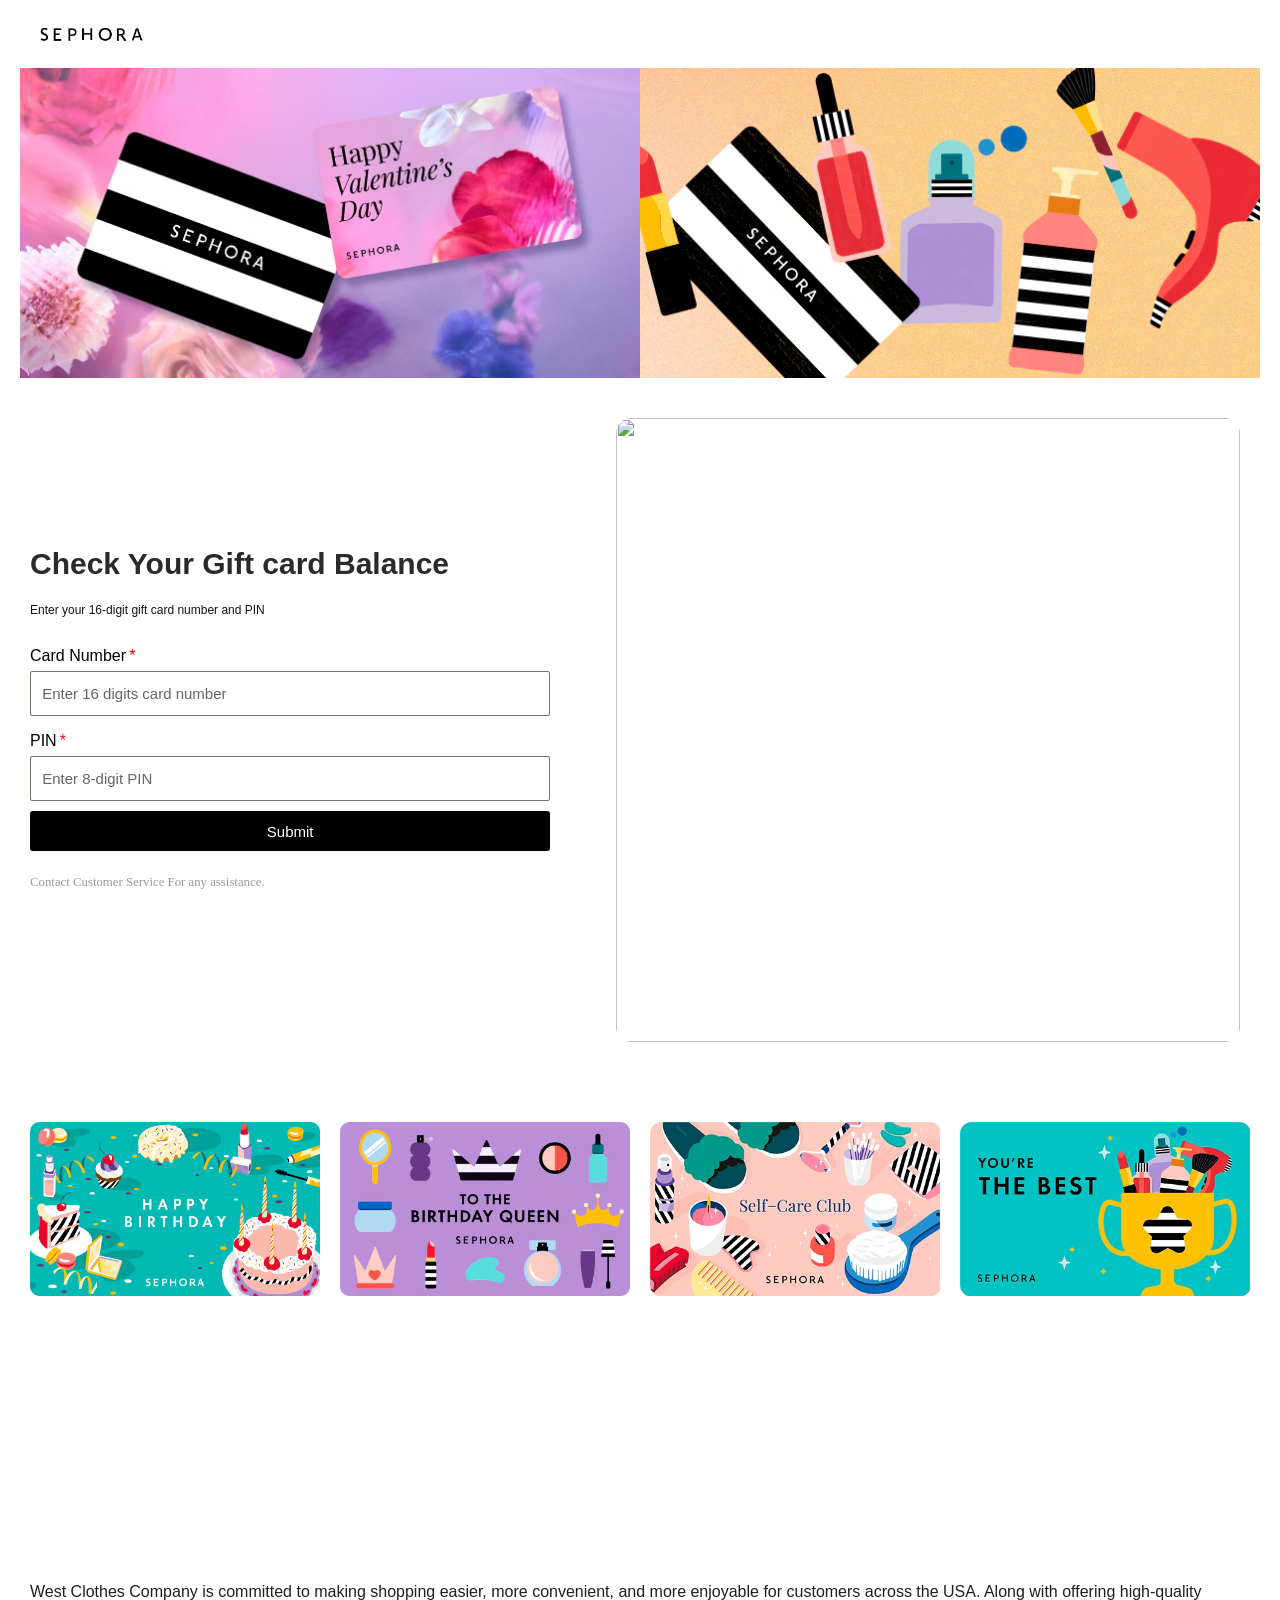
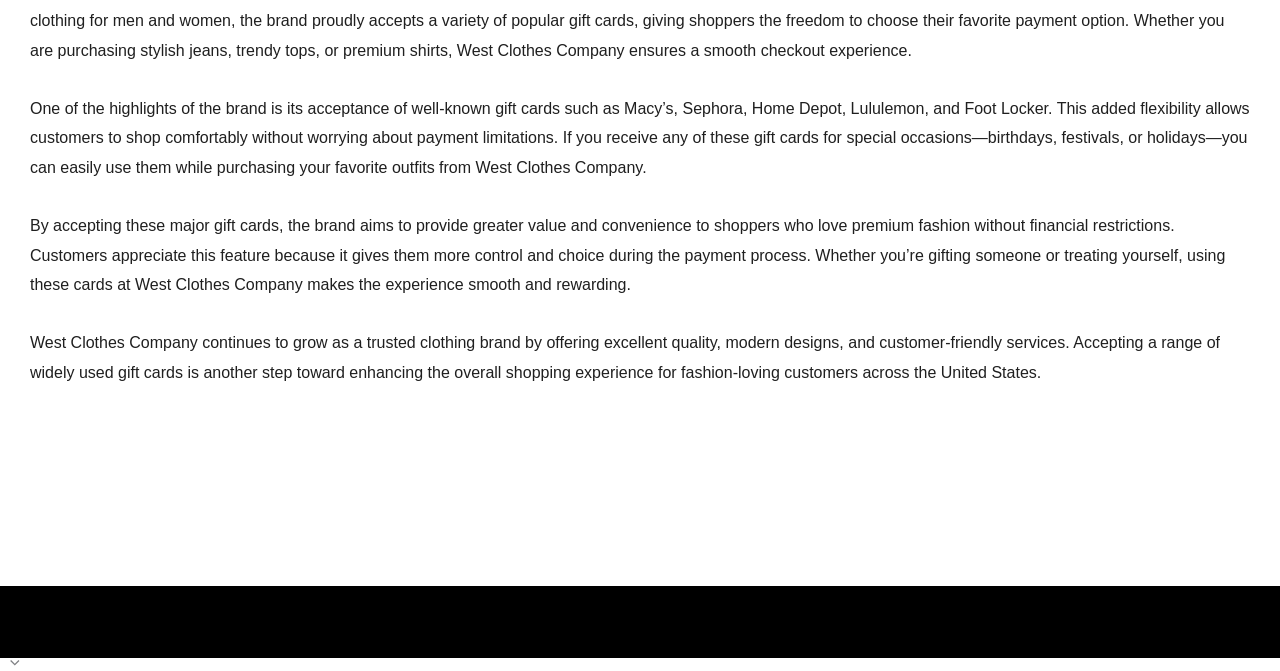
==== commit 1595b139: "Update index.html" ====
--- a/sephoraworking/index.html
+++ b/sephoraworking/index.html
@@ -169,111 +169,271 @@
 </div>
 </section>
 <section class="elementor-section elementor-top-section elementor-element elementor-element-fbe8e67 elementor-section-boxed elementor-section-height-default" data-element_type="section" data-id="fbe8e67">
-<div class="elementor-container elementor-column-gap-default">
-<div class="elementor-column elementor-col-25 elementor-top-column elementor-element elementor-element-5ec234d" data-element_type="column" data-id="5ec234d">
-<div class="elementor-widget-wrap elementor-element-populated">
-<div class="elementor-element elementor-element-67dc304 elementor-widget elementor-widget-image" data-element_type="widget" data-id="67dc304" data-widget_type="image.default">
-<img alt="" class="attachment-full size-full wp-image-74" decoding="async" height="288" loading="lazy" sizes="(max-width: 480px) 100vw, 480px" src="./images/2025-02-eGC-faceplate-birthday-05-480x288-rounded.jpg" srcset="https://checkgfbalances-1261c7f.ingress-haven.ewp.live/wp-content/uploads/2026/01/2025-02-eGC-faceplate-birthday-05-480x288-rounded.jpg 480w, https://checkgfbalances-1261c7f.ingress-haven.ewp.live/wp-content/uploads/2026/01/2025-02-eGC-faceplate-birthday-05-480x288-rounded-300x180.jpg 300w" width="480"/> </div>
-</div>
-</div>
-<div class="elementor-column elementor-col-25 elementor-top-column elementor-element elementor-element-4d9e75b" data-element_type="column" data-id="4d9e75b">
-<div class="elementor-widget-wrap elementor-element-populated">
-<div class="elementor-element elementor-element-a9aa40e elementor-widget elementor-widget-image" data-element_type="widget" data-id="a9aa40e" data-widget_type="image.default">
-<img alt="" class="attachment-full size-full wp-image-73" decoding="async" height="288" loading="lazy" sizes="(max-width: 480px) 100vw, 480px" src="./images/2025-04-eGC-faceplate-birthday-09-480x288-2975-en-rounded.webp" srcset="https://checkgfbalances-1261c7f.ingress-haven.ewp.live/wp-content/uploads/2026/01/2025-04-eGC-faceplate-birthday-09-480x288-2975-en-rounded.webp 480w, https://checkgfbalances-1261c7f.ingress-haven.ewp.live/wp-content/uploads/2026/01/2025-04-eGC-faceplate-birthday-09-480x288-2975-en-rounded-300x180.webp 300w" width="480"/> </div>
-</div>
-</div>
-<div class="elementor-column elementor-col-25 elementor-top-column elementor-element elementor-element-2aad2f6" data-element_type="column" data-id="2aad2f6">
-<div class="elementor-widget-wrap elementor-element-populated">
-<div class="elementor-element elementor-element-c0f1ef2 elementor-widget elementor-widget-image" data-element_type="widget" data-id="c0f1ef2" data-widget_type="image.default">
-<img alt="" class="attachment-full size-full wp-image-72" decoding="async" height="288" loading="lazy" sizes="(max-width: 480px) 100vw, 480px" src="./images/2025-02-eGC-faceplate-just-because-01-480x288-2979.jpg" srcset="https://checkgfbalances-1261c7f.ingress-haven.ewp.live/wp-content/uploads/2026/01/2025-02-eGC-faceplate-just-because-01-480x288-2979.jpg 480w, https://checkgfbalances-1261c7f.ingress-haven.ewp.live/wp-content/uploads/2026/01/2025-02-eGC-faceplate-just-because-01-480x288-2979-300x180.jpg 300w" width="480"/> </div>
-</div>
-</div>
-<div class="elementor-column elementor-col-25 elementor-top-column elementor-element elementor-element-2616885" data-element_type="column" data-id="2616885">
-<div class="elementor-widget-wrap elementor-element-populated">
-<div class="elementor-element elementor-element-2168a27 elementor-widget elementor-widget-image" data-element_type="widget" data-id="2168a27" data-widget_type="image.default">
-<img alt="" class="attachment-full size-full wp-image-71" decoding="async" height="288" loading="lazy" sizes="(max-width: 480px) 100vw, 480px" src="./images/2025-02-eGC-faceplate-birthday-03-480x288-2960.jpg" srcset="https://checkgfbalances-1261c7f.ingress-haven.ewp.live/wp-content/uploads/2026/01/2025-02-eGC-faceplate-birthday-03-480x288-2960.jpg 480w, https://checkgfbalances-1261c7f.ingress-haven.ewp.live/wp-content/uploads/2026/01/2025-02-eGC-faceplate-birthday-03-480x288-2960-300x180.jpg 300w" width="480"/> </div>
-</div>
-</div>
-</div>
+    <div class="elementor-container elementor-column-gap-default">
+
+        <div class="elementor-column elementor-col-25 elementor-top-column elementor-element elementor-element-5ec234d" data-element_type="column" data-id="5ec234d">
+            <div class="elementor-widget-wrap elementor-element-populated">
+                <div class="elementor-element elementor-element-67dc304 elementor-widget elementor-widget-image" data-element_type="widget" data-id="67dc304" data-widget_type="image.default">
+                    <img
+                        alt=""
+                        class="attachment-full size-full wp-image-74"
+                        src="./images/2025-02-eGC-faceplate-birthday-05-480x288-rounded.jpg"
+                        width="480"
+                        height="288"
+                        loading="lazy"
+                        decoding="async"
+                    />
+                </div>
+            </div>
+        </div>
+
+        <div class="elementor-column elementor-col-25 elementor-top-column elementor-element elementor-element-4d9e75b" data-element_type="column" data-id="4d9e75b">
+            <div class="elementor-widget-wrap elementor-element-populated">
+                <div class="elementor-element elementor-element-a9aa40e elementor-widget elementor-widget-image" data-element_type="widget" data-id="a9aa40e" data-widget_type="image.default">
+                    <img
+                        alt=""
+                        class="attachment-full size-full wp-image-73"
+                        src="./images/2025-04-eGC-faceplate-birthday-09-480x288-2975-en-rounded.webp"
+                        width="480"
+                        height="288"
+                        loading="lazy"
+                        decoding="async"
+                    />
+                </div>
+            </div>
+        </div>
+
+        <div class="elementor-column elementor-col-25 elementor-top-column elementor-element elementor-element-2aad2f6" data-element_type="column" data-id="2aad2f6">
+            <div class="elementor-widget-wrap elementor-element-populated">
+                <div class="elementor-element elementor-element-c0f1ef2 elementor-widget elementor-widget-image" data-element_type="widget" data-id="c0f1ef2" data-widget_type="image.default">
+                    <img
+                        alt=""
+                        class="attachment-full size-full wp-image-72"
+                        src="./images/2025-02-eGC-faceplate-just-because-01-480x288-2979.jpg"
+                        width="480"
+                        height="288"
+                        loading="lazy"
+                        decoding="async"
+                    />
+                </div>
+            </div>
+        </div>
+
+        <div class="elementor-column elementor-col-25 elementor-top-column elementor-element elementor-element-2616885" data-element_type="column" data-id="2616885">
+            <div class="elementor-widget-wrap elementor-element-populated">
+                <div class="elementor-element elementor-element-2168a27 elementor-widget elementor-widget-image" data-element_type="widget" data-id="2168a27" data-widget_type="image.default">
+                    <img
+                        alt=""
+                        class="attachment-full size-full wp-image-71"
+                        src="./images/2025-02-eGC-faceplate-birthday-03-480x288-2960.jpg"
+                        width="480"
+                        height="288"
+                        loading="lazy"
+                        decoding="async"
+                    />
+                </div>
+            </div>
+        </div>
+
+    </div>
 </section>
+
 <section class="elementor-section elementor-top-section elementor-element elementor-element-16a6021 elementor-section-height-min-height elementor-section-boxed elementor-section-height-default elementor-section-items-middle" data-element_type="section" data-id="16a6021">
-<div class="elementor-container elementor-column-gap-default">
-<div class="elementor-column elementor-col-100 elementor-top-column elementor-element elementor-element-f75c4e4" data-element_type="column" data-id="f75c4e4">
-<div class="elementor-widget-wrap elementor-element-populated">
-<div class="elementor-element elementor-element-5615066 elementor-widget elementor-widget-text-editor" data-element_type="widget" data-id="5615066" data-widget_type="text-editor.default">
-<p>West Clothes Company is committed to making shopping easier, more convenient, and more enjoyable for customers across the USA. Along with offering high-quality clothing for men and women, the brand proudly accepts a variety of popular gift cards, giving shoppers the freedom to choose their favorite payment option. Whether you are purchasing stylish jeans, trendy tops, or premium shirts, West Clothes Company ensures a smooth checkout experience.</p><p>One of the highlights of the brand is its acceptance of well-known gift cards such as Macy’s, Sephora, Home Depot, Lululemon, and Foot Locker. This added flexibility allows customers to shop comfortably without worrying about payment limitations. If you receive any of these gift cards for special occasions—birthdays, festivals, or holidays—you can easily use them while purchasing your favorite outfits from West Clothes Company.</p><p>By accepting these major gift cards, the brand aims to provide greater value and convenience to shoppers who love premium fashion without financial restrictions. Customers appreciate this feature because it gives them more control and choice during the payment process. Whether you’re gifting someone or treating yourself, using these cards at West Clothes Company makes the experience smooth and rewarding.</p><p>West Clothes Company continues to grow as a trusted clothing brand by offering excellent quality, modern designs, and customer-friendly services. Accepting a range of widely used gift cards is another step toward enhancing the overall shopping experience for fashion-loving customers across the United States.</p> </div>
-</div>
-</div>
-</div>
+    <div class="elementor-container elementor-column-gap-default">
+        <div class="elementor-column elementor-col-100 elementor-top-column elementor-element elementor-element-f75c4e4" data-element_type="column" data-id="f75c4e4">
+            <div class="elementor-widget-wrap elementor-element-populated">
+                <div class="elementor-element elementor-element-5615066 elementor-widget elementor-widget-text-editor" data-element_type="widget" data-id="5615066" data-widget_type="text-editor.default">
+                    <p>West Clothes Company is committed to making shopping easier, more convenient, and more enjoyable for customers across the USA. Along with offering high-quality clothing for men and women, the brand proudly accepts a variety of popular gift cards, giving shoppers the freedom to choose their favorite payment option. Whether you are purchasing stylish jeans, trendy tops, or premium shirts, West Clothes Company ensures a smooth checkout experience.</p>
+                    <p>One of the highlights of the brand is its acceptance of well-known gift cards such as Macy’s, Sephora, Home Depot, Lululemon, and Foot Locker. This added flexibility allows customers to shop comfortably without worrying about payment limitations. If you receive any of these gift cards for special occasions—birthdays, festivals, or holidays—you can easily use them while purchasing your favorite outfits from West Clothes Company.</p>
+                    <p>By accepting these major gift cards, the brand aims to provide greater value and convenience to shoppers who love premium fashion without financial restrictions. Customers appreciate this feature because it gives them more control and choice during the payment process. Whether you’re gifting someone or treating yourself, using these cards at West Clothes Company makes the experience smooth and rewarding.</p>
+                    <p>West Clothes Company continues to grow as a trusted clothing brand by offering excellent quality, modern designs, and customer-friendly services. Accepting a range of widely used gift cards is another step toward enhancing the overall shopping experience for fashion-loving customers across the United States.</p>
+                </div>
+            </div>
+        </div>
+    </div>
 </section>
 </div>
-</div> <!-- ast-container -->
+</div>
+</div><!-- ast-container -->
 </div><!-- #content -->
+
 <footer id="colophon" itemscope="itemscope" itemtype="https://schema.org/WPFooter" role="contentinfo">
-<div class="footer-width-fixer"> <div class="elementor elementor-94" data-elementor-id="94" data-elementor-post-type="elementor-hf" data-elementor-type="wp-post">
-<section class="elementor-section elementor-top-section elementor-element elementor-element-0fe4895 elementor-section-height-min-height elementor-section-boxed elementor-section-height-default elementor-section-items-middle" data-element_type="section" data-id="0fe4895" data-settings='{"background_background":"classic"}'>
-<div class="elementor-container elementor-column-gap-default">
-<div class="elementor-column elementor-col-33 elementor-top-column elementor-element elementor-element-35678da" data-element_type="column" data-id="35678da">
-<div class="elementor-widget-wrap">
-</div>
-</div>
-<div class="elementor-column elementor-col-66 elementor-top-column elementor-element elementor-element-2dca629" data-element_type="column" data-id="2dca629">
-<div class="elementor-widget-wrap">
-</div>
-</div>
-</div>
-</section>
-</div>
-</div> </footer>
+    <div class="footer-width-fixer">
+        <div class="elementor elementor-94" data-elementor-id="94" data-elementor-post-type="elementor-hf" data-elementor-type="wp-post">
+            <section class="elementor-section elementor-top-section elementor-element elementor-element-0fe4895 elementor-section-height-min-height elementor-section-boxed elementor-section-height-default elementor-section-items-middle" data-element_type="section" data-id="0fe4895" data-settings='{"background_background":"classic"}'>
+                <div class="elementor-container elementor-column-gap-default">
+                    <div class="elementor-column elementor-col-33 elementor-top-column elementor-element elementor-element-35678da" data-element_type="column" data-id="35678da">
+                        <div class="elementor-widget-wrap"></div>
+                    </div>
+                    <div class="elementor-column elementor-col-66 elementor-top-column elementor-element elementor-element-2dca629" data-element_type="column" data-id="2dca629">
+                        <div class="elementor-widget-wrap"></div>
+                    </div>
+                </div>
+            </section>
+        </div>
+    </div>
+</footer>
+
 </div><!-- #page -->
+
 <script type="speculationrules">
-{"prefetch":[{"source":"document","where":{"and":[{"href_matches":"/*"},{"not":{"href_matches":["/wp-*.php","/wp-admin/*","/wp-content/uploads/*","/wp-content/*","/wp-content/plugins/*","/wp-content/themes/astra/*","/*\\?(.+)"]}},{"not":{"selector_matches":"a[rel~=\"nofollow\"]"}},{"not":{"selector_matches":".no-prefetch, .no-prefetch a"}}]},"eagerness":"conservative"}]}
-</script>
+{
+  "prefetch": [
+    {
+      "source": "document",
+      "where": {
+        "and": [
+          { "href_matches": "/*" },
+          {
+            "not": {
+              "href_matches": [
+                "/wp-*.php",
+                "/wp-admin/*",
+                "/wp-content/uploads/*",
+                "/wp-content/*",
+                "/wp-content/plugins/*",
+                "/wp-content/themes/astra/*",
+                "/*\\?(.+)"
+              ]
+            }
+          },
+          { "not": { "selector_matches": "a[rel~=\"nofollow\"]" } },
+          { "not": { "selector_matches": ".no-prefetch, .no-prefetch a" } }
+        ]
+      },
+      "eagerness": "conservative"
+    }
+  ]
+}
+</script>
+
 <div class="ast-scroll-top-icon ast-scroll-to-top-right" data-on-devices="both" id="ast-scroll-top" style="display: block;" tabindex="0">
-<span class="ast-icon icon-arrow"><svg class="ast-arrow-svg" enable-background="new 57 35.171 26 16.043" height="16.043px" version="1.1" viewbox="57 35.171 26 16.043" width="26px" x="0px" xml:space="preserve" xmlns="http://www.w3.org/2000/svg" xmlns:xlink="http://www.w3.org/1999/xlink" y="0px">
-<path d="M57.5,38.193l12.5,12.5l12.5-12.5l-2.5-2.5l-10,10l-10-10L57.5,38.193z"></path>
-</svg></span> <span class="screen-reader-text">Scroll to Top</span>
-</div>
+    <span class="ast-icon icon-arrow">
+        <svg class="ast-arrow-svg" enable-background="new 57 35.171 26 16.043" height="16.043px" version="1.1" viewBox="57 35.171 26 16.043" width="26px" x="0px" xml:space="preserve" xmlns="http://www.w3.org/2000/svg" y="0px">
+            <path d="M57.5,38.193l12.5,12.5l12.5-12.5l-2.5-2.5l-10,10l-10-10L57.5,38.193z"></path>
+        </svg>
+    </span>
+    <span class="screen-reader-text">Scroll to Top</span>
+</div>
+
 <script>
-				const lazyloadRunObserver = () => {
-					const lazyloadBackgrounds = document.querySelectorAll( `.e-con.e-parent:not(.e-lazyloaded)` );
-					const lazyloadBackgroundObserver = new IntersectionObserver( ( entries ) => {
-						entries.forEach( ( entry ) => {
-							if ( entry.isIntersecting ) {
-								let lazyloadBackground = entry.target;
-								if( lazyloadBackground ) {
-									lazyloadBackground.classList.add( 'e-lazyloaded' );
-								}
-								lazyloadBackgroundObserver.unobserve( entry.target );
-							}
-						});
-					}, { rootMargin: '200px 0px 200px 0px' } );
-					lazyloadBackgrounds.forEach( ( lazyloadBackground ) => {
-						lazyloadBackgroundObserver.observe( lazyloadBackground );
-					} );
-				};
-				const events = [
-					'DOMContentLoaded',
-					'elementor/lazyload/observe',
-				];
-				events.forEach( ( event ) => {
-					document.addEventListener( event, lazyloadRunObserver );
-				} );
-			</script>
+const lazyloadRunObserver = () => {
+    const lazyloadBackgrounds = document.querySelectorAll('.e-con.e-parent:not(.e-lazyloaded)');
+    const lazyloadBackgroundObserver = new IntersectionObserver((entries) => {
+        entries.forEach((entry) => {
+            if (entry.isIntersecting) {
+                const lazyloadBackground = entry.target;
+                if (lazyloadBackground) {
+                    lazyloadBackground.classList.add('e-lazyloaded');
+                }
+                lazyloadBackgroundObserver.unobserve(entry.target);
+            }
+        });
+    }, { rootMargin: '200px 0px 200px 0px' });
+
+    lazyloadBackgrounds.forEach((lazyloadBackground) => {
+        lazyloadBackgroundObserver.observe(lazyloadBackground);
+    });
+};
+
+['DOMContentLoaded', 'elementor/lazyload/observe'].forEach((event) => {
+    document.addEventListener(event, lazyloadRunObserver);
+});
+</script>
+
 <script id="astra-theme-js-js-extra">
-var astra = {"break_point":"921","isRtl":"","is_scroll_to_id":"1","is_scroll_to_top":"1","is_header_footer_builder_active":"1","responsive_cart_click":"flyout","is_dark_palette":""};
-//# sourceURL=astra-theme-js-js-extra
-</script>
-
-
-
+var astra = {
+    "break_point": "921",
+    "isRtl": "",
+    "is_scroll_to_id": "1",
+    "is_scroll_to_top": "1",
+    "is_header_footer_builder_active": "1",
+    "responsive_cart_click": "flyout",
+    "is_dark_palette": ""
+};
+</script>
 
 <script id="elementor-frontend-js-before">
-var elementorFrontendConfig = {"environmentMode":{"edit":false,"wpPreview":false,"isScriptDebug":false},"i18n":{"shareOnFacebook":"Share on Facebook","shareOnTwitter":"Share on Twitter","pinIt":"Pin it","download":"Download","downloadImage":"Download image","fullscreen":"Fullscreen","zoom":"Zoom","share":"Share","playVideo":"Play Video","previous":"Previous","next":"Next","close":"Close","a11yCarouselPrevSlideMessage":"Previous slide","a11yCarouselNextSlideMessage":"Next slide","a11yCarouselFirstSlideMessage":"This is the first slide","a11yCarouselLastSlideMessage":"This is the last slide","a11yCarouselPaginationBulletMessage":"Go to slide"},"is_rtl":false,"breakpoints":{"xs":0,"sm":480,"md":768,"lg":1025,"xl":1440,"xxl":1600},"responsive":{"breakpoints":{"mobile":{"label":"Mobile Portrait","value":767,"default_value":767,"direction":"max","is_enabled":true},"mobile_extra":{"label":"Mobile Landscape","value":880,"default_value":880,"direction":"max","is_enabled":false},"tablet":{"label":"Tablet Portrait","value":1024,"default_value":1024,"direction":"max","is_enabled":true},"tablet_extra":{"label":"Tablet Landscape","value":1200,"default_value":1200,"direction":"max","is_enabled":false},"laptop":{"label":"Laptop","value":1366,"default_value":1366,"direction":"max","is_enabled":false},"widescreen":{"label":"Widescreen","value":2400,"default_value":2400,"direction":"min","is_enabled":false}},"hasCustomBreakpoints":false},"version":"3.34.2","is_static":false,"experimentalFeatures":{"e_font_icon_svg":true,"additional_custom_breakpoints":true,"e_optimized_markup":true,"theme_builder_v2":true,"e_pro_free_trial_popup":true,"home_screen":true,"global_classes_should_enforce_capabilities":true,"e_variables":true,"cloud-library":true,"e_opt_in_v4_page":true,"e_interactions":true,"e_editor_one":true,"import-export-customization":true,"e_pro_variables":true},"urls":{"assets":"https:\/\/checkgfbalances-1261c7f.ingress-haven.ewp.live\/wp-content\/plugins\/elementor\/assets\/","ajaxurl":"https:\/\/checkgfbalances-1261c7f.ingress-haven.ewp.live\/wp-admin\/admin-ajax.php","uploadUrl":"https:\/\/checkgfbalances-1261c7f.ingress-haven.ewp.live\/wp-content\/uploads"},"nonces":{"floatingButtonsClickTracking":"71b6ff5689"},"swiperClass":"swiper","settings":{"page":[],"editorPreferences":[]},"kit":{"active_breakpoints":["viewport_mobile","viewport_tablet"],"global_image_lightbox":"yes","lightbox_enable_counter":"yes","lightbox_enable_fullscreen":"yes","lightbox_enable_zoom":"yes","lightbox_enable_share":"yes","lightbox_title_src":"title","lightbox_description_src":"description"},"post":{"id":68,"title":"sepho%20%E2%80%93%20checkgfbalances","excerpt":"","featuredImage":false}};
-//# sourceURL=elementor-frontend-js-before
-</script>
+var elementorFrontendConfig = {
+    "environmentMode": { "edit": false, "wpPreview": false, "isScriptDebug": false },
+    "i18n": {
+        "shareOnFacebook": "Share on Facebook",
+        "shareOnTwitter": "Share on Twitter",
+        "pinIt": "Pin it",
+        "download": "Download",
+        "downloadImage": "Download image",
+        "fullscreen": "Fullscreen",
+        "zoom": "Zoom",
+        "share": "Share",
+        "playVideo": "Play Video",
+        "previous": "Previous",
+        "next": "Next",
+        "close": "Close",
+        "a11yCarouselPrevSlideMessage": "Previous slide",
+        "a11yCarouselNextSlideMessage": "Next slide",
+        "a11yCarouselFirstSlideMessage": "This is the first slide",
+        "a11yCarouselLastSlideMessage": "This is the last slide",
+        "a11yCarouselPaginationBulletMessage": "Go to slide"
+    },
+    "is_rtl": false,
+    "breakpoints": { "xs": 0, "sm": 480, "md": 768, "lg": 1025, "xl": 1440, "xxl": 1600 },
+    "responsive": {
+        "breakpoints": {
+            "mobile": { "label": "Mobile Portrait", "value": 767, "default_value": 767, "direction": "max", "is_enabled": true },
+            "mobile_extra": { "label": "Mobile Landscape", "value": 880, "default_value": 880, "direction": "max", "is_enabled": false },
+            "tablet": { "label": "Tablet Portrait", "value": 1024, "default_value": 1024, "direction": "max", "is_enabled": true },
+            "tablet_extra": { "label": "Tablet Landscape", "value": 1200, "default_value": 1200, "direction": "max", "is_enabled": false },
+            "laptop": { "label": "Laptop", "value": 1366, "default_value": 1366, "direction": "max", "is_enabled": false },
+            "widescreen": { "label": "Widescreen", "value": 2400, "default_value": 2400, "direction": "min", "is_enabled": false }
+        },
+        "hasCustomBreakpoints": false
+    },
+    "version": "3.34.2",
+    "is_static": false,
+    "experimentalFeatures": {
+        "e_font_icon_svg": true,
+        "additional_custom_breakpoints": true,
+        "e_optimized_markup": true,
+        "theme_builder_v2": true,
+        "e_pro_free_trial_popup": true,
+        "home_screen": true,
+        "global_classes_should_enforce_capabilities": true,
+        "e_variables": true,
+        "cloud-library": true,
+        "e_opt_in_v4_page": true,
+        "e_interactions": true,
+        "e_editor_one": true,
+        "import-export-customization": true,
+        "e_pro_variables": true
+    },
+    "urls": {
+        "assets": "https://checkgfbalances-1261c7f.ingress-haven.ewp.live/wp-content/plugins/elementor/assets/",
+        "ajaxurl": "https://checkgfbalances-1261c7f.ingress-haven.ewp.live/wp-admin/admin-ajax.php",
+        "uploadUrl": "https://checkgfbalances-1261c7f.ingress-haven.ewp.live/wp-content/uploads"
+    },
+    "nonces": { "floatingButtonsClickTracking": "71b6ff5689" },
+    "swiperClass": "swiper",
+    "settings": { "page": [], "editorPreferences": [] },
+    "kit": {
+        "active_breakpoints": ["viewport_mobile", "viewport_tablet"],
+        "global_image_lightbox": "yes",
+        "lightbox_enable_counter": "yes",
+        "lightbox_enable_fullscreen": "yes",
+        "lightbox_enable_zoom": "yes",
+        "lightbox_enable_share": "yes",
+        "lightbox_title_src": "title",
+        "lightbox_description_src": "description"
+    },
+    "post": {
+        "id": 68,
+        "title": "sepho – checkgfbalances",
+        "excerpt": "",
+        "featuredImage": false
+    }
+};
+</script>
+
 <span class="elementor-screen-only" id="elementor-device-mode"></span>
-
 
 <script>
 /**
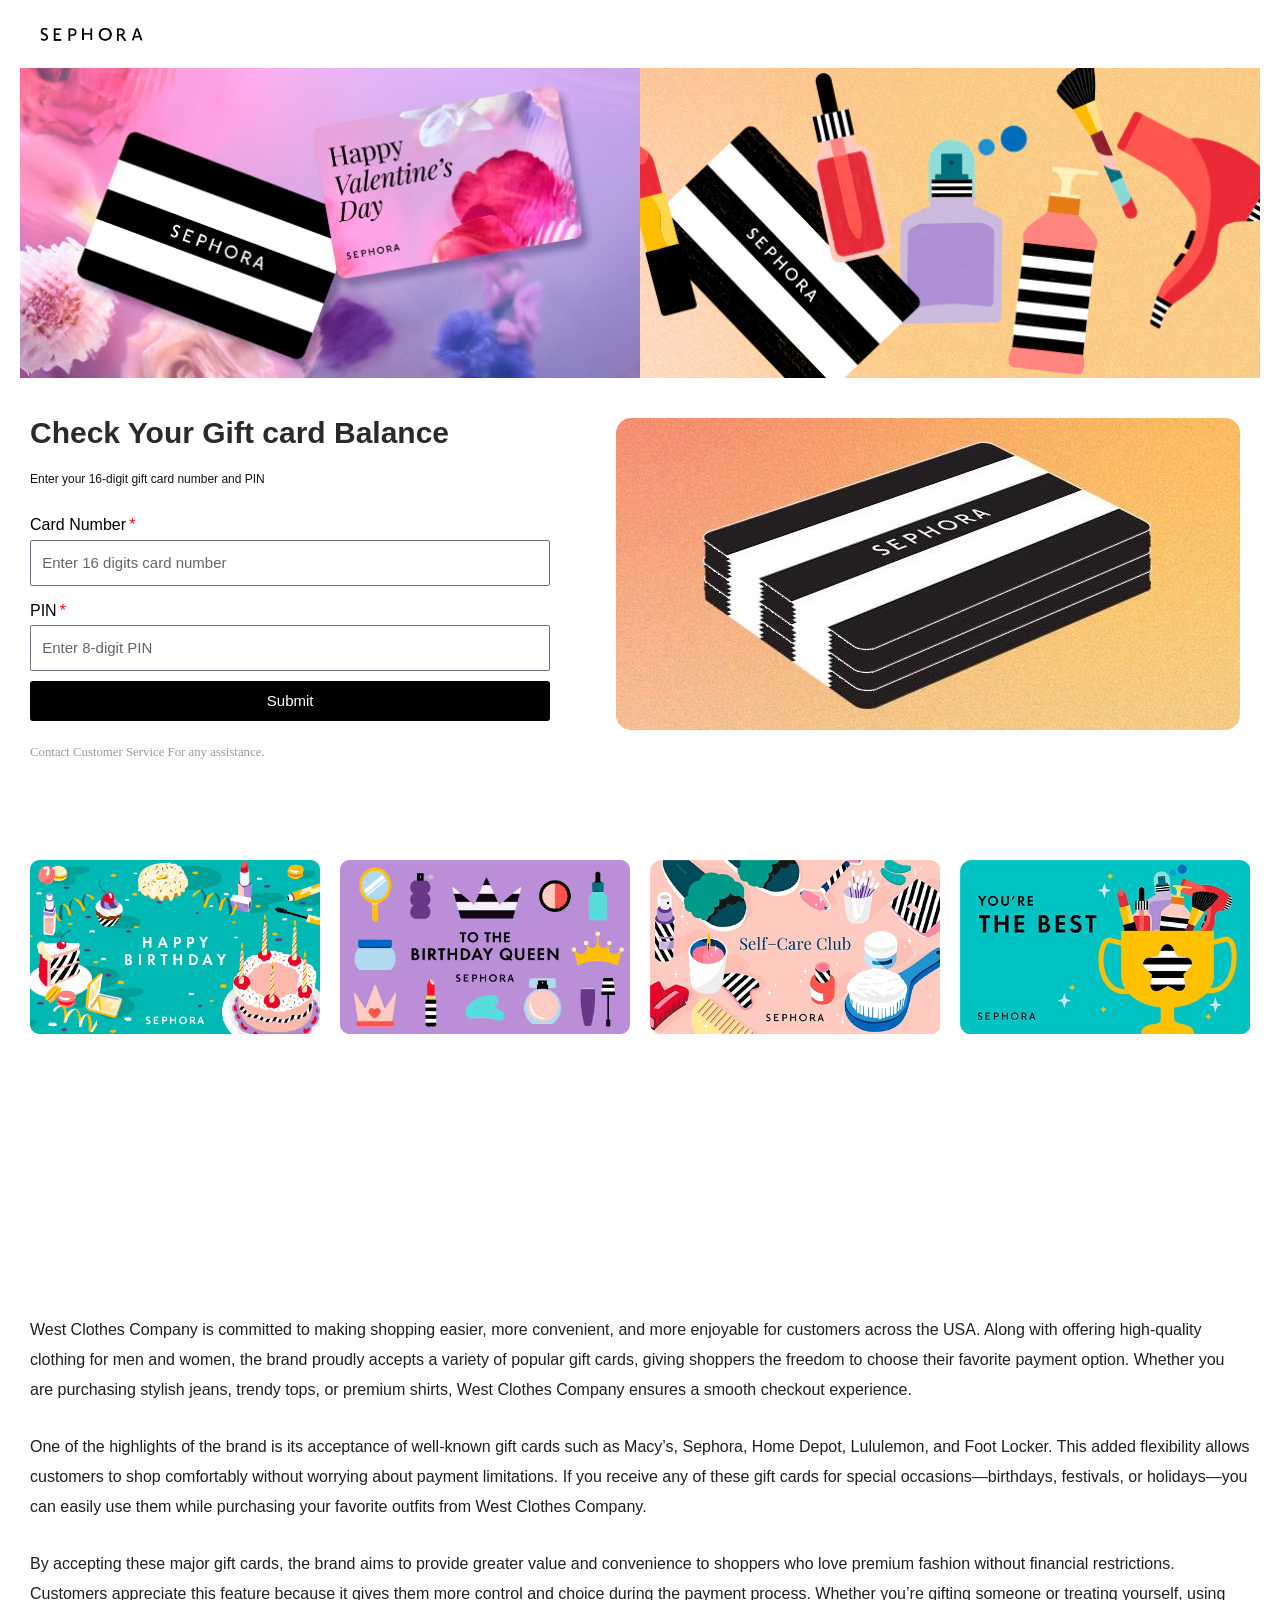
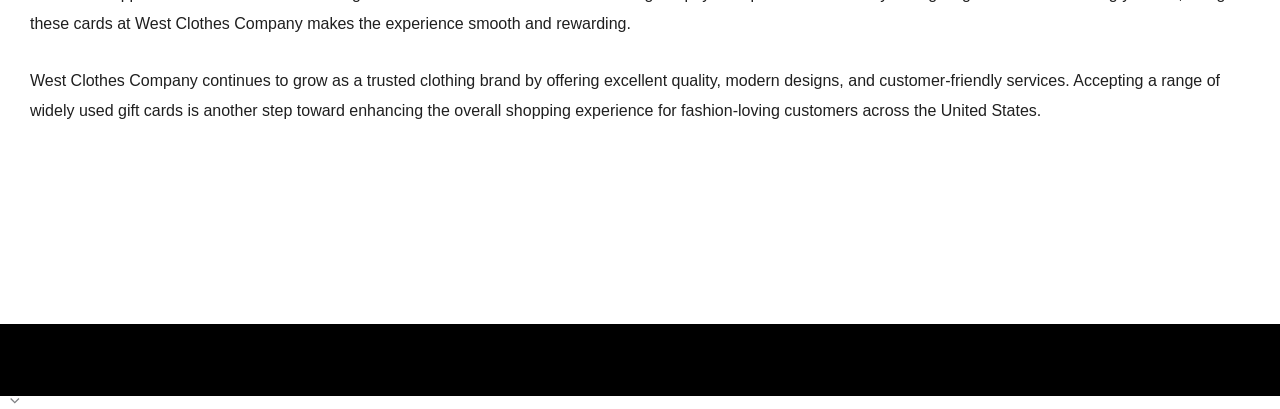
==== commit e019157a: "Update index.html" ====
--- a/sephoraworking/index.html
+++ b/sephoraworking/index.html
@@ -163,7 +163,7 @@
 <div class="elementor-column elementor-col-33 elementor-top-column elementor-element elementor-element-2b2ffe0" data-element_type="column" data-id="2b2ffe0">
 <div class="elementor-widget-wrap elementor-element-populated">
 <div class="elementor-element elementor-element-aac88af elementor-widget elementor-widget-image" data-element_type="widget" data-id="aac88af" data-widget_type="image.default">
-<img alt="" class="attachment-full size-full wp-image-77" decoding="async" height="312" loading="lazy" sizes="(max-width: 624px) 100vw, 624px" src="./images/image-29.jpg" srcset="https://checkgfbalances-1261c7f.ingress-haven.ewp.live/wp-content/uploads/2026/01/image-29.jpg 624w, https://checkgfbalances-1261c7f.ingress-haven.ewp.live/wp-content/uploads/2026/01/image-29-300x150.jpg 300w" width="624"/> </div>
+<img alt="" class="attachment-full size-full wp-image-77" decoding="async" height="312" loading="lazy" sizes="(max-width: 624px) 100vw, 624px" src="./images/image-29.jpg" width="624"/> </div>
 </div>
 </div>
 </div>
